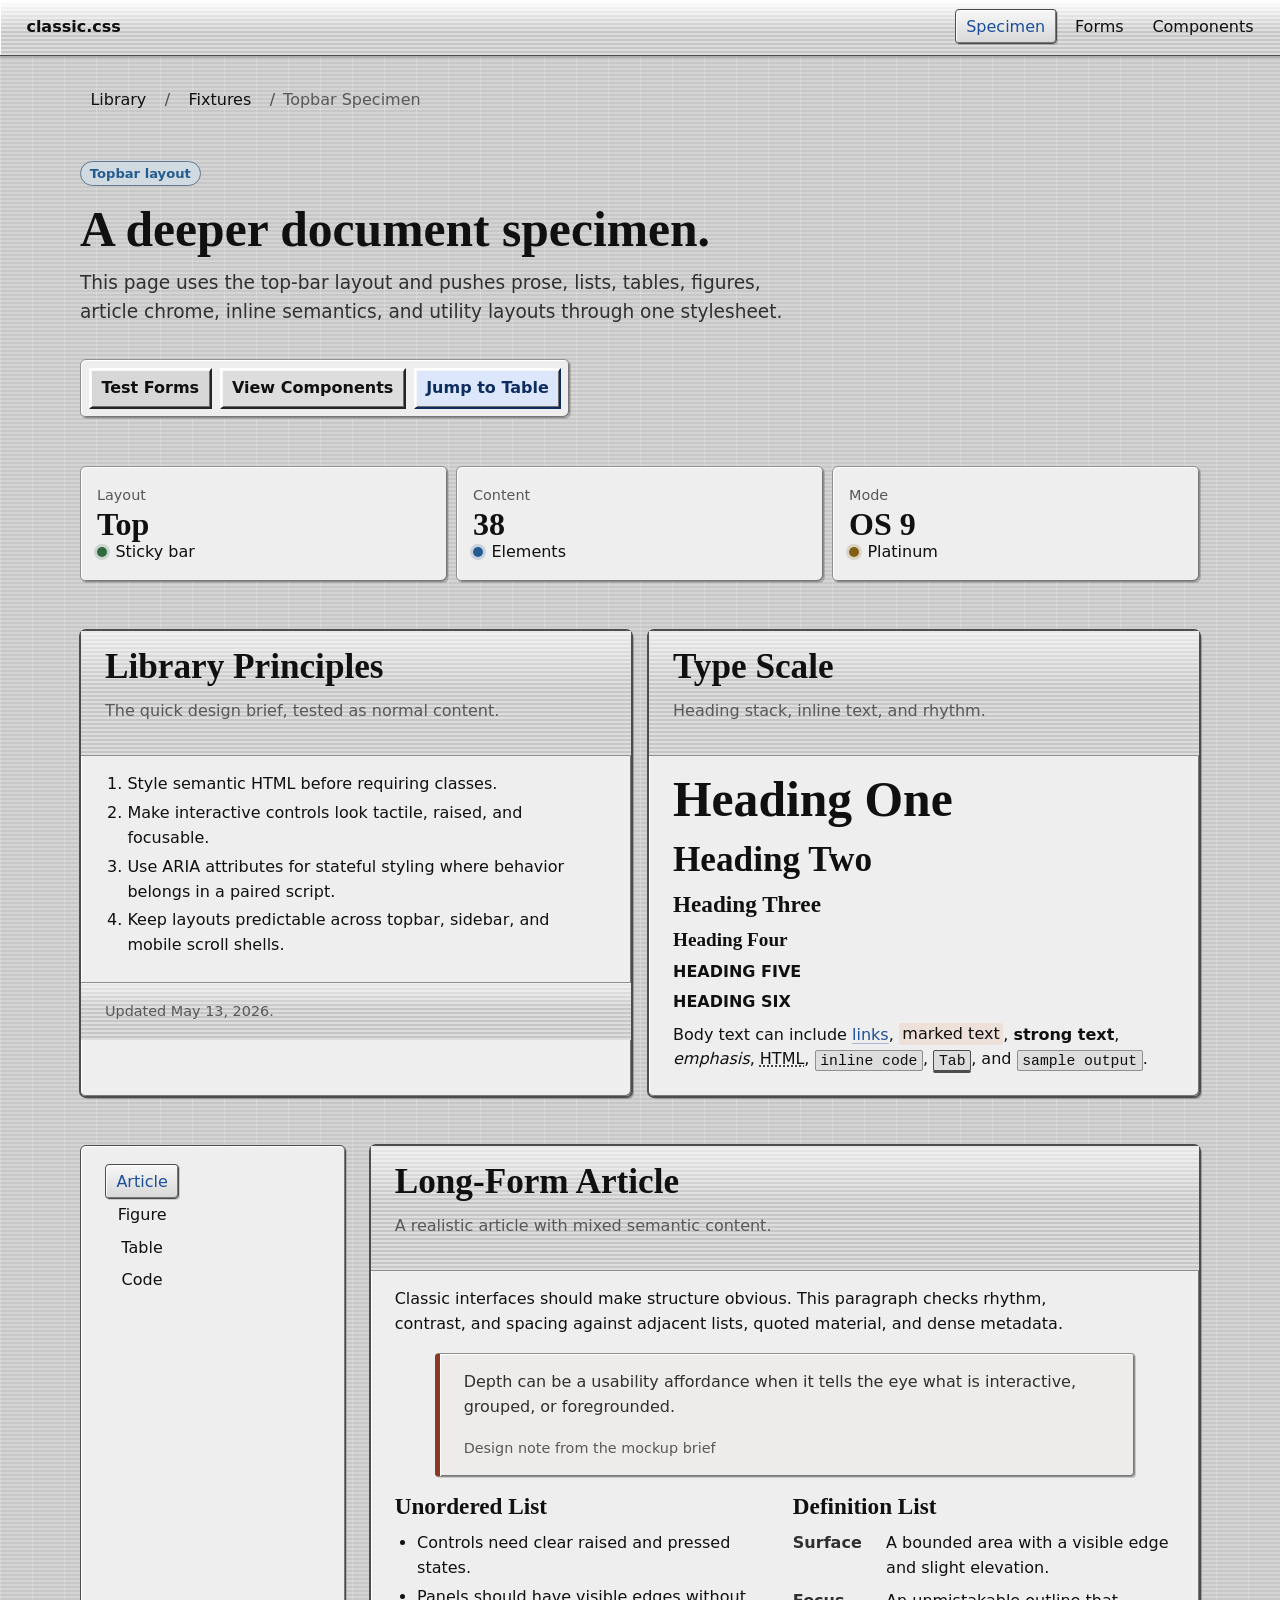
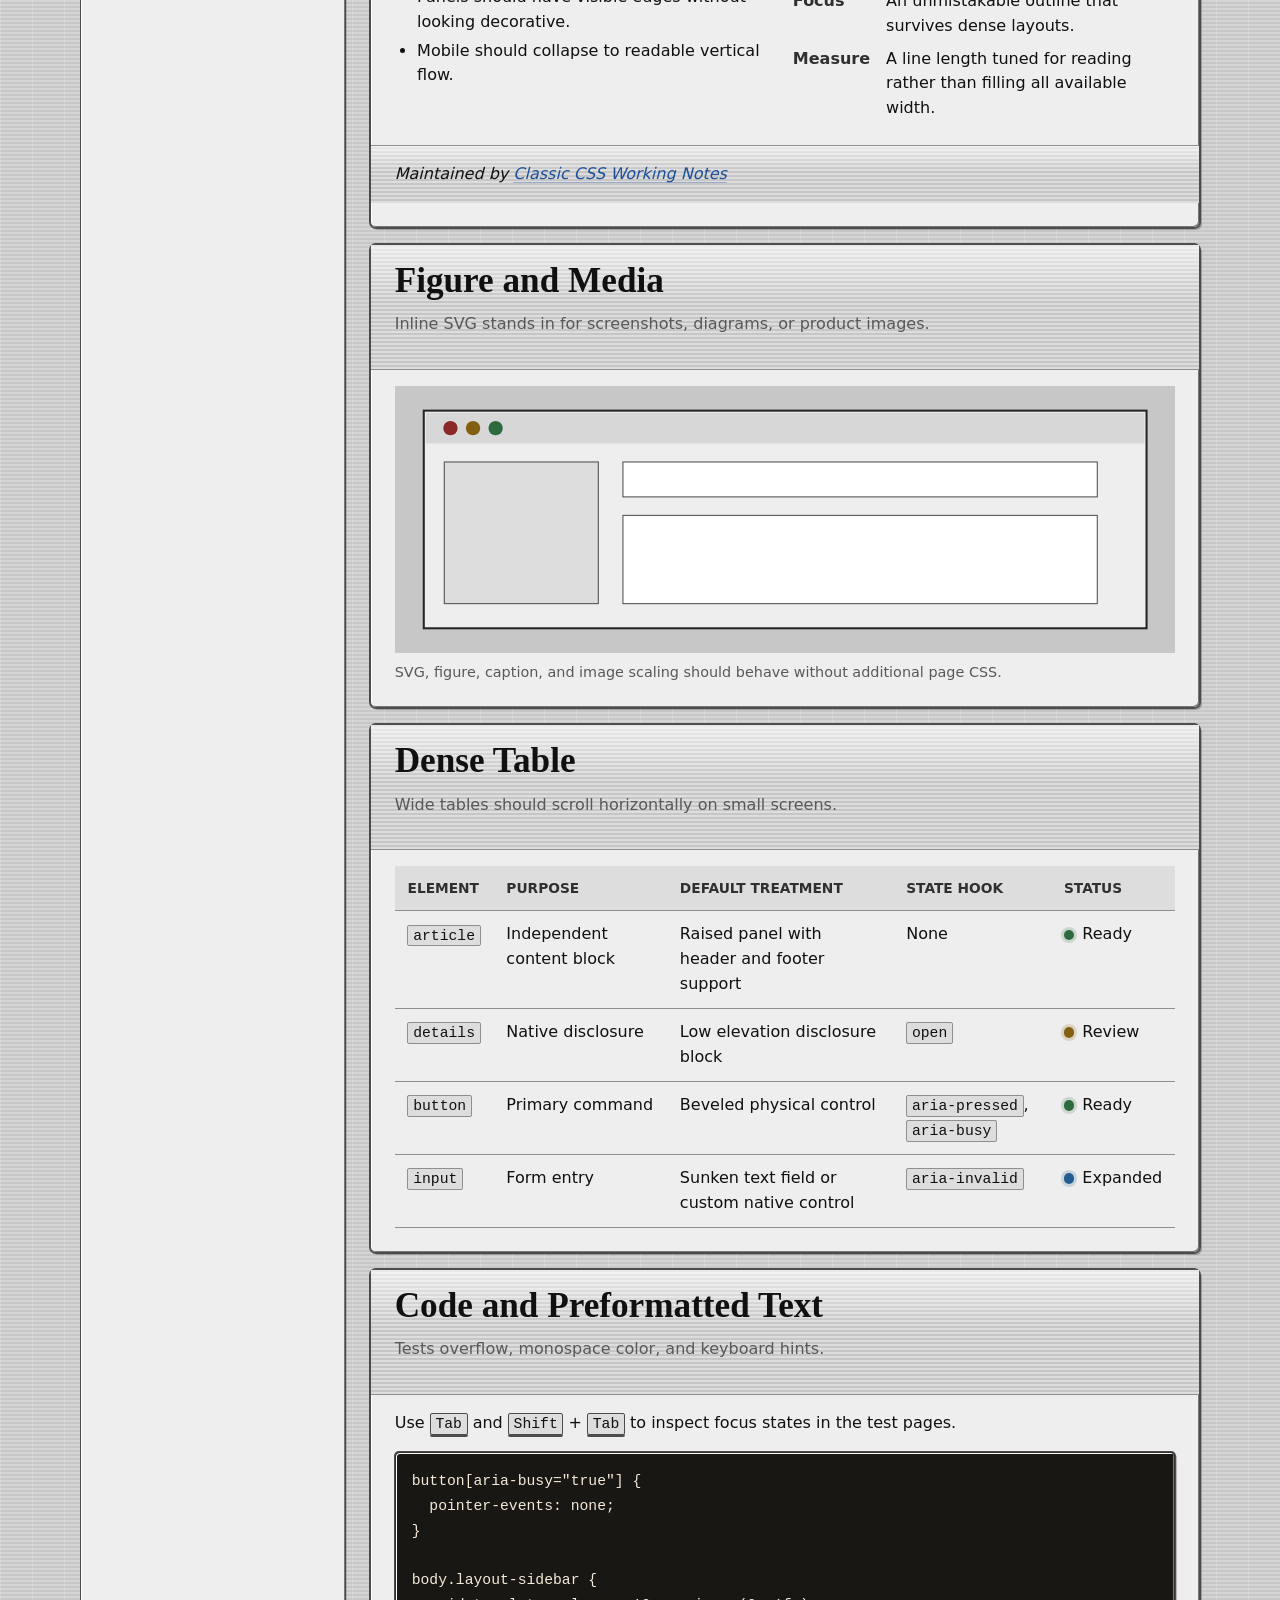
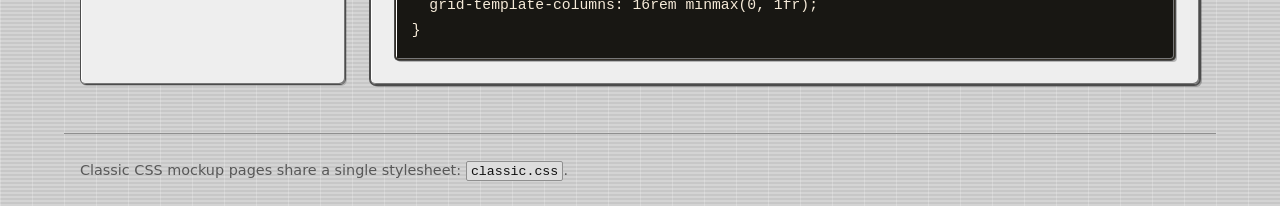
==== demo/index.html @ 03d38bd4 "classic css skeleton" ====
<!doctype html>
<html lang="en">
  <head>
    <meta charset="utf-8">
    <meta name="viewport" content="width=device-width, initial-scale=1">
    <title>Classic CSS - Topbar Specimen</title>
    <link rel="stylesheet" href="../classic.css">
  </head>
  <body class="layout-topbar">
    <header>
      <nav aria-label="Primary">
        <a href="index.html"><strong>classic.css</strong></a>
        <ul>
          <li><a href="index.html" aria-current="page">Specimen</a></li>
          <li><a href="forms.html">Forms</a></li>
          <li><a href="components.html">Components</a></li>
        </ul>
      </nav>
    </header>

    <main>
      <nav aria-label="breadcrumb">
        <ol>
          <li><a href="index.html">Library</a></li>
          <li><a href="index.html">Fixtures</a></li>
          <li aria-current="page">Topbar Specimen</li>
        </ol>
      </nav>

      <section class="split" aria-labelledby="intro-title">
        <div>
          <p class="badge" data-variant="info">Topbar layout</p>
          <h1 id="intro-title">A deeper document specimen.</h1>
          <p class="lead">This page uses the top-bar layout and pushes prose, lists, tables, figures, article chrome, inline semantics, and utility layouts through one stylesheet.</p>
        </div>
        <div class="toolbar" aria-label="Specimen actions">
          <a href="forms.html" role="button">Test Forms</a>
          <a href="components.html" role="button" class="secondary">View Components</a>
          <a href="#density-table" role="button" class="outline">Jump to Table</a>
        </div>
      </section>

      <section class="grid grid-tight" aria-label="Layout summary">
        <div class="stat">
          <small>Layout</small>
          <strong>Top</strong>
          <span class="status">Sticky bar</span>
        </div>
        <div class="stat">
          <small>Content</small>
          <strong>38</strong>
          <span class="status" data-variant="info">Elements</span>
        </div>
        <div class="stat">
          <small>Mode</small>
          <strong>OS 9</strong>
          <span class="status" data-variant="warning">Platinum</span>
        </div>
      </section>

      <section class="grid" aria-labelledby="principles-title">
        <article>
          <header>
            <h2 id="principles-title">Library Principles</h2>
            <p class="muted">The quick design brief, tested as normal content.</p>
          </header>
          <ol>
            <li>Style semantic HTML before requiring classes.</li>
            <li>Make interactive controls look tactile, raised, and focusable.</li>
            <li>Use ARIA attributes for stateful styling where behavior belongs in a paired script.</li>
            <li>Keep layouts predictable across topbar, sidebar, and mobile scroll shells.</li>
          </ol>
          <footer>
            <small>Updated <time datetime="2026-05-13">May 13, 2026</time>.</small>
          </footer>
        </article>

        <article>
          <header>
            <h2>Type Scale</h2>
            <p class="muted">Heading stack, inline text, and rhythm.</p>
          </header>
          <h1>Heading One</h1>
          <h2>Heading Two</h2>
          <h3>Heading Three</h3>
          <h4>Heading Four</h4>
          <h5>Heading Five</h5>
          <h6>Heading Six</h6>
          <p>Body text can include <a href="#">links</a>, <mark>marked text</mark>, <strong>strong text</strong>, <em>emphasis</em>, <abbr title="HyperText Markup Language">HTML</abbr>, <code>inline code</code>, <kbd>Tab</kbd>, and <samp>sample output</samp>.</p>
        </article>
      </section>

      <section class="with-sidebar" aria-labelledby="content-title">
        <aside class="surface">
          <nav aria-label="Section">
            <ul class="stack stack-sm">
              <li><a href="#content-title" aria-current="page">Article</a></li>
              <li><a href="#figure-title">Figure</a></li>
              <li><a href="#density-table">Table</a></li>
              <li><a href="#code-title">Code</a></li>
            </ul>
          </nav>
        </aside>

        <div class="stack">
          <article>
            <header>
              <h2 id="content-title">Long-Form Article</h2>
              <p class="muted">A realistic article with mixed semantic content.</p>
            </header>
            <p>Classic interfaces should make structure obvious. This paragraph checks rhythm, contrast, and spacing against adjacent lists, quoted material, and dense metadata.</p>
            <blockquote>
              <p>Depth can be a usability affordance when it tells the eye what is interactive, grouped, or foregrounded.</p>
              <footer><small>Design note from the mockup brief</small></footer>
            </blockquote>
            <div class="grid">
              <section>
                <h3>Unordered List</h3>
                <ul>
                  <li>Controls need clear raised and pressed states.</li>
                  <li>Panels should have visible edges without looking decorative.</li>
                  <li>Mobile should collapse to readable vertical flow.</li>
                </ul>
              </section>
              <section>
                <h3>Definition List</h3>
                <dl>
                  <dt>Surface</dt>
                  <dd>A bounded area with a visible edge and slight elevation.</dd>
                  <dt>Focus</dt>
                  <dd>An unmistakable outline that survives dense layouts.</dd>
                  <dt>Measure</dt>
                  <dd>A line length tuned for reading rather than filling all available width.</dd>
                </dl>
              </section>
            </div>
            <footer>
              <address>
                Maintained by <a href="mailto:classic@example.test">Classic CSS Working Notes</a>
              </address>
            </footer>
          </article>

          <article>
            <header>
              <h2 id="figure-title">Figure and Media</h2>
              <p class="muted">Inline SVG stands in for screenshots, diagrams, or product images.</p>
            </header>
            <figure>
              <svg viewBox="0 0 760 260" role="img" aria-labelledby="mock-window-title mock-window-desc">
                <title id="mock-window-title">Classic window diagram</title>
                <desc id="mock-window-desc">A platinum window with a top bar, sidebar, and content pane.</desc>
                <rect width="760" height="260" fill="#c7c7c7"></rect>
                <rect x="28" y="24" width="704" height="212" fill="#eeeeee" stroke="#242424" stroke-width="2"></rect>
                <rect x="30" y="26" width="700" height="30" fill="#d7d7d7"></rect>
                <rect x="48" y="74" width="150" height="138" fill="#dddddd" stroke="#4c4c4c"></rect>
                <rect x="222" y="74" width="462" height="34" fill="#ffffff" stroke="#4c4c4c"></rect>
                <rect x="222" y="126" width="462" height="86" fill="#ffffff" stroke="#4c4c4c"></rect>
                <circle cx="54" cy="41" r="7" fill="#8b2828"></circle>
                <circle cx="76" cy="41" r="7" fill="#835f12"></circle>
                <circle cx="98" cy="41" r="7" fill="#2f6a3c"></circle>
              </svg>
              <figcaption>SVG, figure, caption, and image scaling should behave without additional page CSS.</figcaption>
            </figure>
          </article>

          <article>
            <header>
              <h2 id="density-table">Dense Table</h2>
              <p class="muted">Wide tables should scroll horizontally on small screens.</p>
            </header>
            <table>
              <caption class="visually-hidden">Classic CSS element coverage table</caption>
              <thead>
                <tr>
                  <th>Element</th>
                  <th>Purpose</th>
                  <th>Default Treatment</th>
                  <th>State Hook</th>
                  <th>Status</th>
                </tr>
              </thead>
              <tbody>
                <tr>
                  <td><code>article</code></td>
                  <td>Independent content block</td>
                  <td>Raised panel with header and footer support</td>
                  <td>None</td>
                  <td><span class="status">Ready</span></td>
                </tr>
                <tr>
                  <td><code>details</code></td>
                  <td>Native disclosure</td>
                  <td>Low elevation disclosure block</td>
                  <td><code>open</code></td>
                  <td><span class="status" data-variant="warning">Review</span></td>
                </tr>
                <tr>
                  <td><code>button</code></td>
                  <td>Primary command</td>
                  <td>Beveled physical control</td>
                  <td><code>aria-pressed</code>, <code>aria-busy</code></td>
                  <td><span class="status">Ready</span></td>
                </tr>
                <tr>
                  <td><code>input</code></td>
                  <td>Form entry</td>
                  <td>Sunken text field or custom native control</td>
                  <td><code>aria-invalid</code></td>
                  <td><span class="status" data-variant="info">Expanded</span></td>
                </tr>
              </tbody>
            </table>
          </article>

          <article>
            <header>
              <h2 id="code-title">Code and Preformatted Text</h2>
              <p class="muted">Tests overflow, monospace color, and keyboard hints.</p>
            </header>
            <p>Use <kbd>Tab</kbd> and <kbd>Shift</kbd> + <kbd>Tab</kbd> to inspect focus states in the test pages.</p>
            <pre><code>button[aria-busy="true"] {
  pointer-events: none;
}

body.layout-sidebar {
  grid-template-columns: 16rem minmax(0, 1fr);
}</code></pre>
          </article>
        </div>
      </section>
    </main>

    <footer>
      <small>Classic CSS mockup pages share a single stylesheet: <code>classic.css</code>.</small>
    </footer>
  </body>
</html>
---- classic.css ----
@layer reset, theme, base, layout, components, utilities;

@layer reset {
  *,
  *::before,
  *::after {
    box-sizing: border-box;
  }

  html {
    min-height: 100%;
    text-size-adjust: 100%;
  }

  body {
    min-height: 100vh;
    margin: 0;
  }

  img,
  picture,
  svg,
  video,
  canvas {
    display: block;
    max-width: 100%;
  }

  input,
  button,
  textarea,
  select {
    font: inherit;
  }

  button,
  summary,
  select,
  input[type="checkbox"],
  input[type="radio"],
  input[type="range"] {
    cursor: pointer;
  }

  :target {
    scroll-margin-block: 6rem;
  }
}

@layer theme {
  :root {
    color-scheme: light;

    --font-sans: ui-sans-serif, system-ui, -apple-system, BlinkMacSystemFont, "Segoe UI", sans-serif;
    --font-serif: Georgia, "Times New Roman", Times, serif;
    --font-mono: "SFMono-Regular", Consolas, "Liberation Mono", Menlo, monospace;

    --background: #d4d4d4;
    --background-accent: #c7c7c7;
    --surface: #eeeeee;
    --surface-2: #dddddd;
    --surface-3: #c6c6c6;
    --text: #101010;
    --muted: #585858;
    --muted-strong: #303030;
    --border: #8f8f8f;
    --border-strong: #4c4c4c;

    --primary: #1c4f9a;
    --primary-hover: #143f80;
    --primary-active: #0d2d61;
    --primary-text: #ffffff;
    --accent: #8a3a24;
    --accent-soft: #ece0d8;
    --success: #2f6a3c;
    --warning: #835f12;
    --danger: #8b2828;
    --info: #245c8f;

    --highlight: #ffffff;
    --lowlight: #777777;
    --button-face: #d7d7d7;
    --button-face-light: #f8f8f8;
    --button-face-mid: #c9c9c9;
    --button-face-dark: #9d9d9d;
    --button-edge: #242424;
    --button-groove: #6d6d6d;
    --button-blue-face: #dce7fb;
    --button-blue-mid: #9db7e3;
    --button-blue-dark: #5b7eb8;

    --focus: rgba(28, 79, 154, 0.34);
    --selection: rgba(28, 79, 154, 0.18);
    --shadow-color: rgba(0, 0, 0, 0.28);
    --shadow-tight:
      1px 1px 0 var(--highlight) inset,
      -1px -1px 0 var(--lowlight) inset,
      1px 1px 0 rgba(0, 0, 0, 0.16);
    --shadow-raised:
      1px 1px 0 var(--highlight) inset,
      -1px -1px 0 var(--lowlight) inset,
      0 0 0 1px var(--border-strong),
      2px 2px 0 rgba(0, 0, 0, 0.24);
    --shadow-pressed:
      1px 1px 2px rgba(0, 0, 0, 0.44) inset,
      -1px -1px 0 var(--highlight) inset;

    --radius-1: 2px;
    --radius-2: 4px;
    --radius-3: 6px;

    --space-1: 0.25rem;
    --space-2: 0.5rem;
    --space-3: 0.75rem;
    --space-4: 1rem;
    --space-5: 1.5rem;
    --space-6: 2rem;
    --space-7: 3rem;
    --space-8: 4rem;

    --container: 72rem;
    --container-narrow: 46rem;
    --container-wide: 88rem;
    --measure: 68ch;
    --control-height: 2.55rem;
    --line-height: 1.55;
  }
}

@layer base {
  body {
    background:
      linear-gradient(90deg, rgba(255, 255, 255, 0.22) 1px, transparent 1px),
      repeating-linear-gradient(0deg, var(--background) 0 2px, var(--background-accent) 2px 4px);
    background-size: 32px 32px, auto;
    color: var(--text);
    font-family: var(--font-sans);
    font-size: 1rem;
    line-height: var(--line-height);
    text-rendering: optimizeLegibility;
  }

  ::selection {
    background: var(--selection);
  }

  body > header,
  body > main,
  body > footer {
    width: min(100% - 2rem, var(--container));
    margin-inline: auto;
  }

  body > header {
    padding-block: var(--space-5) var(--space-4);
  }

  body > main {
    padding-block: var(--space-5) var(--space-7);
  }

  body > footer {
    border-top: 1px solid var(--border);
    color: var(--muted);
    padding-block: var(--space-5);
  }

  main > * + * {
    margin-top: var(--space-7);
  }

  h1,
  h2,
  h3,
  h4,
  h5,
  h6 {
    color: var(--text);
    font-family: var(--font-serif);
    font-weight: 700;
    letter-spacing: 0;
    line-height: 1.12;
    margin: 0 0 var(--space-3);
    text-wrap: balance;
  }

  h1 {
    font-size: 2.4rem;
  }

  h2 {
    font-size: 1.85rem;
  }

  h3 {
    font-size: 1.45rem;
  }

  h4 {
    font-size: 1.2rem;
  }

  h5,
  h6 {
    font-family: var(--font-sans);
    font-size: 1rem;
    text-transform: uppercase;
  }

  @media (min-width: 48rem) {
    h1 {
      font-size: 3.1rem;
    }

    h2 {
      font-size: 2.2rem;
    }
  }

  p,
  ol,
  ul,
  dl,
  blockquote,
  pre,
  table,
  figure {
    margin-block: 0 var(--space-4);
  }

  p,
  li,
  dd {
    max-width: var(--measure);
  }

  a {
    color: var(--primary);
    text-decoration-color: color-mix(in srgb, var(--primary) 35%, transparent);
    text-decoration-thickness: 0.08em;
    text-underline-offset: 0.18em;
  }

  a:hover {
    color: var(--primary-hover);
    text-decoration-color: currentColor;
  }

  strong {
    color: var(--text);
    font-weight: 700;
  }

  small,
  figcaption {
    color: var(--muted);
    font-size: 0.9rem;
  }

  mark {
    background: var(--accent-soft);
    border-radius: var(--radius-1);
    color: var(--text);
    padding: 0.08em 0.22em;
  }

  hr {
    border: 0;
    border-top: 1px solid var(--border);
    margin-block: var(--space-6);
  }

  blockquote {
    background: color-mix(in srgb, var(--surface) 84%, var(--accent-soft));
    border: 1px solid var(--border);
    border-left: 0.35rem solid var(--accent);
    border-radius: var(--radius-2);
    box-shadow: var(--shadow-tight);
    color: var(--muted-strong);
    padding: var(--space-4) var(--space-5);
  }

  blockquote :last-child {
    margin-bottom: 0;
  }

  code,
  kbd,
  samp {
    background: var(--surface-2);
    border: 1px solid var(--border);
    border-radius: var(--radius-1);
    color: var(--text);
    font-family: var(--font-mono);
    font-size: 0.92em;
    padding: 0.12em 0.32em;
  }

  kbd {
    border-color: var(--border-strong);
    box-shadow: 0 2px 0 var(--border-strong);
  }

  pre {
    background: #181713;
    border: 1px solid #332f27;
    border-radius: var(--radius-2);
    box-shadow: var(--shadow-raised);
    color: #f5ead8;
    overflow: auto;
    padding: var(--space-4);
  }

  pre code {
    background: transparent;
    border: 0;
    color: inherit;
    padding: 0;
  }

  ul,
  ol {
    padding-left: 1.4rem;
  }

  li + li {
    margin-top: var(--space-1);
  }

  dl {
    display: grid;
    gap: var(--space-2) var(--space-4);
    grid-template-columns: max-content 1fr;
  }

  dt {
    color: var(--muted-strong);
    font-weight: 700;
  }

  dd {
    margin: 0;
  }

  table {
    border-collapse: collapse;
    display: block;
    overflow-x: auto;
    width: 100%;
  }

  th,
  td {
    border-bottom: 1px solid var(--border);
    padding: 0.7rem 0.8rem;
    text-align: left;
    vertical-align: top;
  }

  th {
    background: var(--surface-2);
    color: var(--muted-strong);
    font-size: 0.86rem;
    text-transform: uppercase;
  }

  tbody tr:hover {
    background: color-mix(in srgb, var(--primary) 7%, transparent);
  }

  figure {
    margin-inline: 0;
  }

  figcaption {
    margin-top: var(--space-2);
  }
}

@layer layout {
  body.layout-topbar,
  body.layout-sidebar,
  body.layout-scroll {
    min-height: 100vh;
  }

  body.layout-topbar {
    display: grid;
    grid-template-rows: auto 1fr auto;
  }

  body.layout-topbar > header,
  body.layout-topbar > main,
  body.layout-topbar > footer,
  body.layout-sidebar > header,
  body.layout-sidebar > main,
  body.layout-sidebar > footer,
  body.layout-scroll > header,
  body.layout-scroll > main,
  body.layout-scroll > footer {
    margin-inline: 0;
    width: 100%;
  }

  body.layout-topbar > header,
  body.layout-sidebar > header {
    background:
      linear-gradient(180deg, var(--highlight), transparent 58%),
      repeating-linear-gradient(0deg, var(--surface-2) 0 2px, var(--surface-3) 2px 4px);
    border-bottom: 1px solid var(--border-strong);
    box-shadow:
      1px 1px 0 var(--highlight) inset,
      0 2px 0 rgba(0, 0, 0, 0.18);
    padding: var(--space-2) max(1rem, calc((100vw - var(--container-wide)) / 2));
    position: sticky;
    top: 0;
    z-index: 20;
  }

  body.layout-topbar > header > nav,
  body.layout-sidebar > header > nav {
    margin-inline: auto;
    width: min(100%, var(--container-wide));
  }

  body.layout-topbar > main {
    margin-inline: auto;
    padding: var(--space-6) 1rem var(--space-7);
    width: min(100%, var(--container));
  }

  body.layout-topbar > footer,
  body.layout-sidebar > footer,
  body.layout-scroll > footer {
    margin-inline: auto;
    padding-inline: 1rem;
    width: min(100%, var(--container));
  }

  body.layout-sidebar {
    display: grid;
    grid-template-areas:
      "header header"
      "sidebar main"
      "footer footer";
    grid-template-columns: 16rem minmax(0, 1fr);
    grid-template-rows: auto 1fr auto;
  }

  body.layout-sidebar > header {
    grid-area: header;
  }

  body.layout-sidebar > .sidebar {
    align-self: start;
    background:
      linear-gradient(90deg, var(--highlight), transparent 28%),
      var(--surface-2);
    border-right: 1px solid var(--border-strong);
    box-shadow:
      1px 0 0 var(--highlight) inset,
      2px 0 0 rgba(0, 0, 0, 0.12);
    grid-area: sidebar;
    height: calc(100vh - 3.7rem);
    overflow: auto;
    padding: var(--space-4);
    position: sticky;
    top: 3.7rem;
  }

  body.layout-sidebar > .sidebar nav,
  body.layout-sidebar > .sidebar nav ul,
  body.layout-sidebar > .sidebar nav ol {
    align-items: stretch;
    display: flex;
    flex-direction: column;
  }

  body.layout-sidebar > .sidebar nav ul,
  body.layout-sidebar > .sidebar nav ol {
    gap: var(--space-1);
  }

  body.layout-sidebar > .sidebar nav a {
    display: block;
    padding: 0.48rem 0.6rem;
  }

  body.layout-sidebar > main {
    grid-area: main;
    margin-inline: auto;
    padding: var(--space-6) var(--space-5) var(--space-7);
    width: min(100%, var(--container-wide));
  }

  body.layout-sidebar > footer {
    grid-area: footer;
  }

  body.layout-scroll {
    display: block;
    overflow-x: hidden;
  }

  body.layout-scroll > header,
  body.layout-scroll > main,
  body.layout-scroll > footer {
    padding-inline: 0.75rem;
  }

  body.layout-scroll > header {
    padding-block: var(--space-3);
  }

  body.layout-scroll > header nav,
  body.layout-scroll > header nav ul,
  body.layout-scroll > header nav ol {
    align-items: stretch;
    flex-direction: column;
  }

  body.layout-scroll > header nav a {
    display: block;
  }

  body.layout-scroll > main {
    margin-inline: auto;
    padding-block: var(--space-4) var(--space-6);
    width: min(100%, var(--container-narrow));
  }

  .container {
    width: min(100%, var(--container));
    margin-inline: auto;
  }

  .narrow {
    width: min(100%, var(--container-narrow));
  }

  .wide {
    width: min(100%, var(--container-wide));
  }

  .stack {
    display: flex;
    flex-direction: column;
    gap: var(--space-4);
  }

  .stack-sm {
    gap: var(--space-2);
  }

  .cluster {
    align-items: center;
    display: flex;
    flex-wrap: wrap;
    gap: var(--space-2);
  }

  .split {
    align-items: center;
    display: flex;
    flex-wrap: wrap;
    gap: var(--space-4);
    justify-content: space-between;
  }

  .grid {
    display: grid;
    gap: var(--space-4);
    grid-template-columns: repeat(auto-fit, minmax(min(17rem, 100%), 1fr));
  }

  .grid-tight {
    gap: var(--space-2);
  }

  .with-sidebar {
    display: grid;
    gap: var(--space-5);
    grid-template-columns: minmax(13rem, 0.32fr) minmax(0, 1fr);
  }

  @media (max-width: 48rem) {
    body.layout-topbar,
    body.layout-sidebar {
      display: block;
    }

    body.layout-topbar > header,
    body.layout-sidebar > header {
      padding: var(--space-3) 0.75rem;
      position: static;
    }

    body.layout-topbar > header nav,
    body.layout-topbar > header nav ul,
    body.layout-topbar > header nav ol,
    body.layout-sidebar > header nav,
    body.layout-sidebar > header nav ul,
    body.layout-sidebar > header nav ol {
      align-items: stretch;
      flex-direction: column;
    }

    body.layout-topbar > header nav a,
    body.layout-sidebar > header nav a {
      display: block;
    }

    body.layout-topbar > main,
    body.layout-sidebar > main {
      padding: var(--space-4) 0.75rem var(--space-6);
      width: 100%;
    }

    body.layout-sidebar > .sidebar {
      border-bottom: 1px solid var(--border-strong);
      border-right: 0;
      height: auto;
      padding: var(--space-3) 0.75rem;
      position: static;
    }

    .with-sidebar {
      grid-template-columns: 1fr;
    }

    .split {
      align-items: stretch;
      flex-direction: column;
    }

    .toolbar {
      align-items: stretch;
      flex-direction: column;
    }

    .toolbar button,
    .toolbar [role="button"],
    .toolbar .button {
      width: 100%;
    }

    form,
    fieldset,
    .field {
      grid-template-columns: 1fr;
    }

    form > small,
    fieldset > small,
    .field > small,
    .field > p,
    .check,
    .switch,
    form > :is(button, input[type="button"], input[type="submit"], input[type="reset"], [role="button"], .button),
    form > :is(input:not([type="checkbox"], [type="radio"], [type="range"], [type="button"], [type="submit"], [type="reset"]), select, textarea, progress, meter),
    fieldset > :is(input:not([type="checkbox"], [type="radio"], [type="range"], [type="button"], [type="submit"], [type="reset"]), select, textarea, progress, meter),
    .field > :is(input:not([type="checkbox"], [type="radio"], [type="range"], [type="button"], [type="submit"], [type="reset"]), select, textarea, progress, meter) {
      grid-column: 1;
    }

    form > label:not(.check, .switch),
    fieldset > label:not(.check, .switch),
    .field > label {
      justify-self: start;
      padding-top: 0;
      text-align: left;
    }
  }

  .surface {
    background: var(--surface);
    border: 1px solid var(--border-strong);
    border-radius: var(--radius-3);
    box-shadow: var(--shadow-tight);
    padding: var(--space-5);
  }

  .band {
    background: color-mix(in srgb, var(--surface) 86%, var(--background-accent));
    border-block: 1px solid var(--border);
    margin-inline: calc(50% - 50vw);
    padding: var(--space-6) max(1rem, calc(50vw - var(--container) / 2));
  }
}

@layer components {
  nav {
    align-items: center;
    display: flex;
    flex-wrap: wrap;
    gap: var(--space-3);
    justify-content: space-between;
  }

  nav a {
    border-radius: var(--radius-2);
    color: var(--text);
    text-decoration: none;
  }

  nav a:hover {
    color: var(--primary);
  }

  nav ul,
  nav ol {
    align-items: center;
    display: flex;
    flex-wrap: wrap;
    gap: var(--space-2);
    list-style: none;
    margin: 0;
    padding: 0;
  }

  nav li {
    margin: 0;
    max-width: none;
  }

  nav a:not([role="button"]) {
    padding: 0.45rem 0.65rem;
  }

  nav a[aria-current="page"] {
    background: linear-gradient(180deg, var(--button-face-light), var(--button-face));
    border: 1px solid var(--border-strong);
    box-shadow: var(--shadow-tight);
    color: var(--primary);
  }

  body.layout-sidebar > .sidebar nav,
  body.layout-sidebar > .sidebar nav ul,
  body.layout-sidebar > .sidebar nav ol,
  body.layout-scroll > header nav,
  body.layout-scroll > header nav ul,
  body.layout-scroll > header nav ol {
    align-items: stretch;
    flex-direction: column;
    justify-content: flex-start;
    width: 100%;
  }

  body.layout-sidebar > .sidebar nav a,
  body.layout-scroll > header nav a {
    display: block;
  }

  [aria-label="breadcrumb"] ol {
    color: var(--muted);
    display: flex;
    flex-wrap: wrap;
    gap: var(--space-2);
    list-style: none;
    padding-left: 0;
  }

  [aria-label="breadcrumb"] li {
    margin: 0;
  }

  [aria-label="breadcrumb"] li + li::before {
    color: var(--border-strong);
    content: "/";
    margin-right: var(--space-2);
  }

  article {
    background: var(--surface);
    border: 1px solid var(--border-strong);
    border-radius: var(--radius-3);
    box-shadow: var(--shadow-raised);
    padding: var(--space-5);
  }

  article > header,
  article > footer {
    background:
      linear-gradient(180deg, rgba(255, 255, 255, 0.62), transparent 45%),
      repeating-linear-gradient(0deg, var(--surface-2) 0 2px, var(--surface-3) 2px 4px);
    border-color: var(--border);
    margin-inline: calc(var(--space-5) * -1);
    padding-inline: var(--space-5);
  }

  article > header {
    border-bottom: 1px solid var(--border);
    margin-bottom: var(--space-4);
    margin-top: calc(var(--space-5) * -1);
    padding-block: var(--space-4);
  }

  article > footer {
    border-top: 1px solid var(--border);
    margin-bottom: calc(var(--space-5) * -1);
    margin-top: var(--space-5);
    padding-block: var(--space-4);
  }

  article > :last-child,
  section > :last-child,
  aside > :last-child {
    margin-bottom: 0;
  }

  button,
  input[type="button"],
  input[type="submit"],
  input[type="reset"],
  [role="button"],
  .button {
    align-items: center;
    appearance: none;
    background: var(--button-face);
    border-color: var(--highlight) var(--button-edge) var(--button-edge) var(--highlight);
    border-style: solid;
    border-width: 2px;
    border-radius: 0;
    box-shadow:
      1px 1px 0 var(--button-face-light) inset,
      -1px -1px 0 var(--button-groove) inset;
    color: var(--text);
    display: inline-flex;
    font-weight: 700;
    gap: var(--space-2);
    justify-content: center;
    min-height: var(--control-height);
    min-width: 2.75rem;
    padding: 0.58rem 0.9rem;
    text-align: center;
    text-decoration: none;
    user-select: none;
  }

  button:hover,
  input[type="button"]:hover,
  input[type="submit"]:hover,
  input[type="reset"]:hover,
  [role="button"]:hover,
  .button:hover {
    background: #e4e4e4;
    color: var(--text);
    text-decoration: none;
  }

  button:active,
  input[type="button"]:active,
  input[type="submit"]:active,
  input[type="reset"]:active,
  [role="button"]:active,
  .button:active {
    background: var(--button-face-mid);
    border-color: var(--button-edge) var(--highlight) var(--highlight) var(--button-edge);
    box-shadow:
      1px 1px 0 var(--button-groove) inset,
      -1px -1px 0 var(--button-face-light) inset;
    transform: translate(1px, 1px);
  }

  button[aria-pressed="true"],
  input[type="button"][aria-pressed="true"],
  input[type="submit"][aria-pressed="true"],
  input[type="reset"][aria-pressed="true"],
  [role="button"][aria-pressed="true"],
  .button[aria-pressed="true"] {
    background: var(--button-face-mid);
    border-color: var(--button-edge) var(--highlight) var(--highlight) var(--button-edge);
    box-shadow:
      1px 1px 0 var(--button-groove) inset,
      -1px -1px 0 var(--button-face-light) inset;
    transform: translate(1px, 1px);
  }

  button.secondary,
  input.secondary,
  [role="button"].secondary,
  .button.secondary {
    background: var(--surface-2);
    border-color: var(--highlight) var(--button-edge) var(--button-edge) var(--highlight);
    color: var(--text);
  }

  button.secondary:hover,
  input.secondary:hover,
  [role="button"].secondary:hover,
  .button.secondary:hover {
    background: #e6e6e6;
    color: var(--text);
  }

  button.contrast,
  input.contrast,
  [role="button"].contrast,
  .button.contrast {
    background: #2f2f2f;
    border-color: #777777 #050505 #050505 #777777;
    color: #ffffff;
    text-shadow: 0 -1px 0 #000000;
  }

  button.outline,
  input.outline,
  [role="button"].outline,
  .button.outline {
    background: var(--button-blue-face);
    border-color: var(--highlight) var(--primary-active) var(--primary-active) var(--highlight);
    color: #0d2d61;
  }

  button.secondary:active,
  input.secondary:active,
  [role="button"].secondary:active,
  .button.secondary:active {
    background: var(--button-face-mid);
    border-color: var(--button-edge) var(--highlight) var(--highlight) var(--button-edge);
  }

  button.outline:active,
  input.outline:active,
  [role="button"].outline:active,
  .button.outline:active {
    background: var(--button-blue-mid);
    border-color: var(--primary-active) var(--highlight) var(--highlight) var(--primary-active);
  }

  button.contrast:active,
  input.contrast:active,
  [role="button"].contrast:active,
  .button.contrast:active {
    background: #1b1b1b;
    border-color: #050505 #777777 #777777 #050505;
  }

  button.ghost,
  input.ghost,
  [role="button"].ghost,
  .button.ghost {
    background: transparent;
    border-color: transparent;
    box-shadow: none;
    color: var(--primary);
  }

  button.ghost:active,
  input.ghost:active,
  [role="button"].ghost:active,
  .button.ghost:active {
    background: transparent;
    border-color: transparent;
    box-shadow: none;
  }

  button[aria-busy="true"],
  [role="button"][aria-busy="true"],
  .button[aria-busy="true"] {
    pointer-events: none;
    position: relative;
  }

  button[aria-busy="true"]::before,
  [role="button"][aria-busy="true"]::before,
  .button[aria-busy="true"]::before {
    animation: classic-spin 0.8s linear infinite;
    border: 2px solid currentColor;
    border-right-color: transparent;
    border-radius: 50%;
    content: "";
    height: 1em;
    width: 1em;
  }

  @keyframes classic-spin {
    to {
      transform: rotate(1turn);
    }
  }

  form {
    display: grid;
    grid-template-columns: minmax(8rem, max-content) minmax(0, 1fr);
    align-items: center;
    column-gap: var(--space-3);
    row-gap: var(--space-3);
    text-align: right;
  }

  form > :is(h1, h2, h3, h4, h5, h6, p, fieldset, article, section, hr, .toolbar, .notice, [role="alert"]) {
    grid-column: 1 / -1;
  }

  fieldset > :is(h1, h2, h3, h4, h5, h6, p, hr, .field, .field-row, .toolbar, .notice, [role="alert"]) {
    grid-column: 1 / -1;
  }

  form > small,
  fieldset > small {
    grid-column: 2;
  }

  form > :is(button, input[type="button"], input[type="submit"], input[type="reset"], [role="button"], .button) {
    grid-column: 2;
    justify-self: start;
  }

  form > br,
  fieldset > br,
  datalist {
    display: none;
  }

  label {
    color: var(--muted-strong);
    display: block;
    font-weight: 700;
    margin-bottom: var(--space-2);
  }

  form label {
    margin-bottom: 0;
  }

  form > label:not(.check, .switch),
  fieldset > label:not(.check, .switch),
  .field > label {
    align-self: start;
    justify-self: end;
    padding-top: 0.58rem;
    text-align: right;
  }

  fieldset {
    background: var(--surface);
    border: 1px solid var(--border-strong);
    border-radius: var(--radius-3);
    box-shadow:
      1px 1px 0 var(--highlight) inset,
      -1px -1px 0 var(--lowlight) inset;
    display: grid;
    grid-template-columns: minmax(8rem, max-content) minmax(0, 1fr);
    align-items: center;
    column-gap: var(--space-3);
    row-gap: var(--space-3);
    margin: 0 0 var(--space-4);
    padding: var(--space-5);
    text-align: right;
  }

  legend {
    color: var(--text);
    font-family: var(--font-serif);
    font-size: 1.25rem;
    font-weight: 700;
    margin-bottom: var(--space-2);
    padding-inline: var(--space-2);
  }

  input:not([type="checkbox"], [type="radio"], [type="range"], [type="button"], [type="submit"], [type="reset"]),
  select,
  textarea {
    appearance: none;
    background: #ffffff;
    border-color: #4b4b4b #ffffff #ffffff #4b4b4b;
    border-style: solid;
    border-width: 2px;
    border-radius: var(--radius-1);
    box-shadow:
      1px 1px 0 #777777 inset,
      -1px -1px 0 #dcdcdc inset;
    color: var(--text);
    font-weight: 400;
    min-height: var(--control-height);
    padding: 0.48rem 0.62rem;
    text-align: left;
    width: 100%;
  }

  form > :is(input:not([type="checkbox"], [type="radio"], [type="range"], [type="button"], [type="submit"], [type="reset"]), select, textarea, progress, meter),
  fieldset > :is(input:not([type="checkbox"], [type="radio"], [type="range"], [type="button"], [type="submit"], [type="reset"]), select, textarea, progress, meter),
  .field > :is(input:not([type="checkbox"], [type="radio"], [type="range"], [type="button"], [type="submit"], [type="reset"]), select, textarea, progress, meter) {
    grid-column: 2;
  }

  textarea {
    min-height: 8rem;
    resize: vertical;
  }

  select {
    background-image:
      linear-gradient(180deg, rgba(255, 255, 255, 0.88), rgba(198, 198, 198, 0.92)),
      linear-gradient(45deg, transparent 50%, currentColor 50%),
      linear-gradient(135deg, currentColor 50%, transparent 50%);
    background-position:
      right top,
      calc(100% - 1.05rem) calc(50% + 0.05rem),
      calc(100% - 0.7rem) calc(50% + 0.05rem);
    background-repeat: no-repeat;
    background-size: 2rem 100%, 0.35rem 0.35rem, 0.35rem 0.35rem;
    padding-right: 2rem;
  }

  input[type="checkbox"],
  input[type="radio"] {
    appearance: none;
    background:
      radial-gradient(circle at 32% 28%, var(--highlight), #ededed 34%, #b7b7b7 70%, #838383 100%);
    border: 1px solid var(--button-edge);
    box-shadow:
      1px 1px 0 var(--highlight) inset,
      -1px -1px 0 var(--button-groove) inset,
      1px 1px 0 rgba(0, 0, 0, 0.22);
    flex: 0 0 auto;
    height: 1.15rem;
    margin: 0;
    position: relative;
    width: 1.15rem;
  }

  input[type="checkbox"] {
    border-radius: var(--radius-1);
  }

  input[type="radio"] {
    border-radius: 50%;
  }

  input[type="checkbox"]:checked,
  input[type="radio"]:checked {
    background:
      radial-gradient(circle at 65% 68%, var(--highlight), transparent 22%),
      radial-gradient(circle at 36% 30%, #c8d7f2, var(--button-blue-mid) 58%, var(--primary-active) 100%);
  }

  input[type="checkbox"]:checked::after {
    border: solid #0a1d42;
    border-width: 0 0.16rem 0.16rem 0;
    content: "";
    height: 0.68rem;
    left: 0.36rem;
    position: absolute;
    top: 0.13rem;
    transform: rotate(42deg);
    width: 0.34rem;
  }

  input[type="radio"]:checked::after {
    background:
      radial-gradient(circle at 34% 28%, var(--highlight), #274d8e 35%, #0a1d42 100%);
    border: 1px solid #071733;
    border-radius: 50%;
    box-shadow:
      1px 1px 0 rgba(255, 255, 255, 0.45) inset,
      -1px -1px 0 rgba(0, 0, 0, 0.5) inset;
    content: "";
    inset: 0.28rem;
    position: absolute;
  }

  input[type="range"] {
    appearance: none;
    background: transparent;
    min-height: 1.6rem;
    width: 100%;
  }

  input[type="range"]::-webkit-slider-runnable-track {
    background:
      linear-gradient(180deg, #898989, #bcbcbc 42%, #f3f3f3 100%);
    border: 1px solid var(--border-strong);
    border-radius: 999px;
    box-shadow:
      1px 1px 3px rgba(0, 0, 0, 0.42) inset,
      -1px -1px 0 var(--highlight) inset;
    height: 0.55rem;
  }

  input[type="range"]::-webkit-slider-thumb {
    appearance: none;
    background:
      linear-gradient(180deg, var(--highlight), var(--button-face) 48%, var(--button-face-mid) 49%, var(--button-face-dark));
    border: 1px solid var(--button-edge);
    border-radius: 999px;
    box-shadow:
      1px 1px 0 var(--highlight) inset,
      -1px -1px 0 var(--button-groove) inset,
      0 2px 0 #5f5f5f,
      1px 3px 5px rgba(0, 0, 0, 0.22);
    height: 1.45rem;
    margin-top: -0.5rem;
    width: 1.15rem;
  }

  input[type="range"]::-moz-range-track {
    background:
      linear-gradient(180deg, #898989, #bcbcbc 42%, #f3f3f3 100%);
    border: 1px solid var(--border-strong);
    border-radius: 999px;
    box-shadow:
      1px 1px 3px rgba(0, 0, 0, 0.42) inset,
      -1px -1px 0 var(--highlight) inset;
    height: 0.55rem;
  }

  input[type="range"]::-moz-range-thumb {
    background:
      linear-gradient(180deg, var(--highlight), var(--button-face) 48%, var(--button-face-mid) 49%, var(--button-face-dark));
    border: 1px solid var(--button-edge);
    border-radius: 999px;
    box-shadow:
      1px 1px 0 var(--highlight) inset,
      -1px -1px 0 var(--button-groove) inset,
      0 2px 0 #5f5f5f,
      1px 3px 5px rgba(0, 0, 0, 0.22);
    height: 1.45rem;
    width: 1.15rem;
  }

  input::placeholder,
  textarea::placeholder {
    color: color-mix(in srgb, var(--muted) 72%, transparent);
  }

  input:disabled,
  select:disabled,
  textarea:disabled,
  button:disabled,
  [aria-disabled="true"] {
    cursor: not-allowed;
    opacity: 0.58;
  }

  input[aria-invalid="true"],
  select[aria-invalid="true"],
  textarea[aria-invalid="true"] {
    border-color: var(--danger) #ffffff #ffffff var(--danger);
  }

  input[aria-invalid="false"],
  select[aria-invalid="false"],
  textarea[aria-invalid="false"] {
    border-color: var(--success) #ffffff #ffffff var(--success);
  }

  :focus-visible {
    outline: 3px solid var(--focus);
    outline-offset: 2px;
  }

  .field {
    align-items: center;
    display: grid;
    grid-column: 1 / -1;
    grid-template-columns: minmax(8rem, max-content) minmax(0, 1fr);
    column-gap: var(--space-3);
    row-gap: var(--space-1);
    margin-bottom: 0;
  }

  .field-row {
    display: contents;
  }

  .field > small,
  .field > p {
    grid-column: 2;
    margin-bottom: 0;
    text-align: left;
  }

  .check {
    align-items: center;
    color: var(--text);
    display: flex;
    font-weight: 500;
    gap: var(--space-2);
    grid-column: 2;
    justify-self: start;
    margin: 0;
    text-align: left;
  }

  .switch {
    align-items: center;
    display: inline-flex;
    gap: var(--space-2);
    grid-column: 2;
    justify-self: start;
    text-align: left;
  }

  .switch input {
    appearance: none;
    background:
      linear-gradient(180deg, #858585, #b4b4b4 42%, #e8e8e8 100%);
    border: 1px solid var(--border-strong);
    border-radius: 999px;
    box-shadow:
      1px 1px 3px rgba(0, 0, 0, 0.48) inset,
      -1px -1px 0 var(--highlight) inset;
    height: 1.35rem;
    position: relative;
    width: 2.45rem;
  }

  .switch input::before {
    background:
      linear-gradient(180deg, var(--highlight), var(--button-face) 48%, var(--button-face-mid) 49%, var(--button-face-dark));
    border: 1px solid var(--button-edge);
    border-radius: 50%;
    box-shadow:
      1px 1px 0 var(--highlight) inset,
      -1px -1px 0 var(--button-groove) inset,
      1px 2px 3px rgba(0, 0, 0, 0.28);
    content: "";
    height: 1rem;
    left: 0.12rem;
    position: absolute;
    top: 0.12rem;
    transition: transform 150ms ease, background 150ms ease;
    width: 1rem;
  }

  .switch input:checked {
    background:
      linear-gradient(180deg, #254e91, #5f82bd 42%, #dbe6fb 100%);
  }

  .switch input:checked::before {
    transform: translateX(1.1rem);
  }

  [role="alert"],
  .notice {
    background: color-mix(in srgb, var(--info) 10%, var(--surface));
    border: 1px solid color-mix(in srgb, var(--info) 45%, var(--border));
    border-left: 0.35rem solid var(--info);
    border-radius: var(--radius-2);
    box-shadow: var(--shadow-tight);
    padding: var(--space-4);
  }

  [data-variant="success"] {
    --variant: var(--success);
  }

  [data-variant="warning"] {
    --variant: var(--warning);
  }

  [data-variant="danger"] {
    --variant: var(--danger);
  }

  [data-variant="info"] {
    --variant: var(--info);
  }

  .notice[data-variant],
  [role="alert"][data-variant] {
    background: color-mix(in srgb, var(--variant) 10%, var(--surface));
    border-color: color-mix(in srgb, var(--variant) 45%, var(--border));
    border-left-color: var(--variant);
  }

  .badge,
  .tag {
    align-items: center;
    background: var(--surface-2);
    border: 1px solid var(--border);
    border-radius: 999px;
    color: var(--muted-strong);
    display: inline-flex;
    font-size: 0.82rem;
    font-weight: 700;
    line-height: 1;
    min-height: 1.55rem;
    padding: 0.25rem 0.55rem;
    white-space: nowrap;
  }

  .badge[data-variant],
  .tag[data-variant] {
    background: color-mix(in srgb, var(--variant) 14%, var(--surface));
    border-color: color-mix(in srgb, var(--variant) 45%, var(--border));
    color: var(--variant);
  }

  .status {
    align-items: center;
    display: inline-flex;
    gap: var(--space-2);
  }

  .status::before {
    background: var(--success);
    border-radius: 50%;
    box-shadow: 0 0 0 3px color-mix(in srgb, var(--success) 18%, transparent);
    content: "";
    height: 0.65rem;
    width: 0.65rem;
  }

  .status[data-variant]::before {
    background: var(--variant);
    box-shadow: 0 0 0 3px color-mix(in srgb, var(--variant) 18%, transparent);
  }

  details {
    background: var(--surface);
    border: 1px solid var(--border);
    border-radius: var(--radius-2);
    box-shadow: var(--shadow-tight);
    padding: var(--space-3) var(--space-4);
  }

  details + details {
    margin-top: var(--space-2);
  }

  summary {
    color: var(--muted-strong);
    font-weight: 700;
  }

  details[open] summary {
    margin-bottom: var(--space-3);
  }

  progress,
  meter {
    accent-color: var(--primary);
    display: block;
    height: 0.8rem;
    width: 100%;
  }

  [role="tablist"] {
    border-bottom: 1px solid var(--border);
    display: flex;
    flex-wrap: wrap;
    gap: var(--space-1);
  }

  [role="tab"] {
    background: var(--surface-2);
    border: 1px solid var(--border);
    border-bottom: 0;
    border-radius: var(--radius-2) var(--radius-2) 0 0;
    color: var(--muted-strong);
    padding: 0.6rem 0.85rem;
    text-decoration: none;
  }

  [role="tab"][aria-selected="true"] {
    background: var(--surface);
    color: var(--primary);
    position: relative;
    top: 1px;
  }

  .toolbar {
    align-items: center;
    background: var(--surface);
    border: 1px solid var(--border);
    border-radius: var(--radius-3);
    box-shadow: var(--shadow-tight);
    display: flex;
    flex-wrap: wrap;
    gap: var(--space-2);
    padding: var(--space-2);
  }

  .toolbar button,
  .toolbar [role="button"],
  .toolbar .button {
    min-height: 2.2rem;
    padding: 0.38rem 0.65rem;
  }

  @media (max-width: 48rem) {
    body.layout-topbar > header nav,
    body.layout-topbar > header nav ul,
    body.layout-topbar > header nav ol,
    body.layout-sidebar > header nav,
    body.layout-sidebar > header nav ul,
    body.layout-sidebar > header nav ol {
      align-items: stretch;
      flex-direction: column;
      justify-content: flex-start;
      width: 100%;
    }

    body.layout-topbar > header nav a,
    body.layout-sidebar > header nav a {
      display: block;
    }

    .toolbar {
      align-items: stretch;
      flex-direction: column;
    }

    .toolbar button,
    .toolbar [role="button"],
    .toolbar .button {
      width: 100%;
    }
  }

  .menu {
    background: var(--surface);
    border: 1px solid var(--border);
    border-radius: var(--radius-2);
    box-shadow: var(--shadow-raised);
    list-style: none;
    margin: 0;
    padding: var(--space-2);
  }

  .menu li {
    margin: 0;
    max-width: none;
  }

  .menu a,
  .menu button {
    align-items: center;
    background: transparent;
    border: 0;
    border-radius: var(--radius-1);
    box-shadow: none;
    color: var(--text);
    display: flex;
    justify-content: space-between;
    min-height: 2.15rem;
    padding: 0.38rem 0.55rem;
    text-decoration: none;
    width: 100%;
  }

  .menu a:hover,
  .menu button:hover {
    background: var(--surface-2);
    color: var(--primary);
  }

  .pagination {
    align-items: center;
    display: flex;
    flex-wrap: wrap;
    gap: var(--space-2);
    list-style: none;
    padding-left: 0;
  }

  .pagination li {
    margin: 0;
  }

  .pagination a {
    align-items: center;
    background: var(--surface);
    border: 1px solid var(--border);
    border-radius: var(--radius-2);
    box-shadow: var(--shadow-tight);
    display: inline-flex;
    justify-content: center;
    min-height: 2.2rem;
    min-width: 2.2rem;
    padding-inline: 0.65rem;
    text-decoration: none;
  }

  .pagination a[aria-current="page"] {
    background: var(--primary);
    border-color: var(--primary-active);
    color: var(--primary-text);
  }

  dialog {
    background: var(--surface);
    border: 1px solid var(--border-strong);
    border-radius: var(--radius-3);
    box-shadow: 0 24px 70px var(--shadow-color);
    color: var(--text);
    max-width: min(34rem, calc(100vw - 2rem));
    padding: var(--space-5);
  }

  dialog::backdrop {
    background: rgba(20, 18, 16, 0.5);
  }

  dialog.dialog-preview {
    display: block;
    margin: 0;
    max-width: 100%;
    position: static;
    width: 100%;
  }

  .avatar {
    align-items: center;
    aspect-ratio: 1;
    background: color-mix(in srgb, var(--primary) 18%, var(--surface));
    border: 1px solid color-mix(in srgb, var(--primary) 45%, var(--border));
    border-radius: 50%;
    color: var(--primary);
    display: inline-flex;
    font-weight: 800;
    justify-content: center;
    width: 2.4rem;
  }

  .stat {
    background: var(--surface);
    border: 1px solid var(--border);
    border-radius: var(--radius-3);
    box-shadow: var(--shadow-tight);
    padding: var(--space-4);
  }

  .stat strong {
    display: block;
    font-family: var(--font-serif);
    font-size: 2rem;
    line-height: 1;
  }
}

@layer utilities {
  .lead {
    color: var(--muted-strong);
    font-size: 1.16rem;
    max-width: 62ch;
  }

  .muted {
    color: var(--muted);
  }

  .compact {
    margin-bottom: var(--space-2);
  }

  .text-center {
    text-align: center;
  }

  .nowrap {
    white-space: nowrap;
  }

  .visually-hidden {
    clip: rect(0 0 0 0);
    clip-path: inset(50%);
    height: 1px;
    overflow: hidden;
    position: absolute;
    white-space: nowrap;
    width: 1px;
  }

  .bleed {
    margin-inline: calc(50% - 50vw);
  }
}
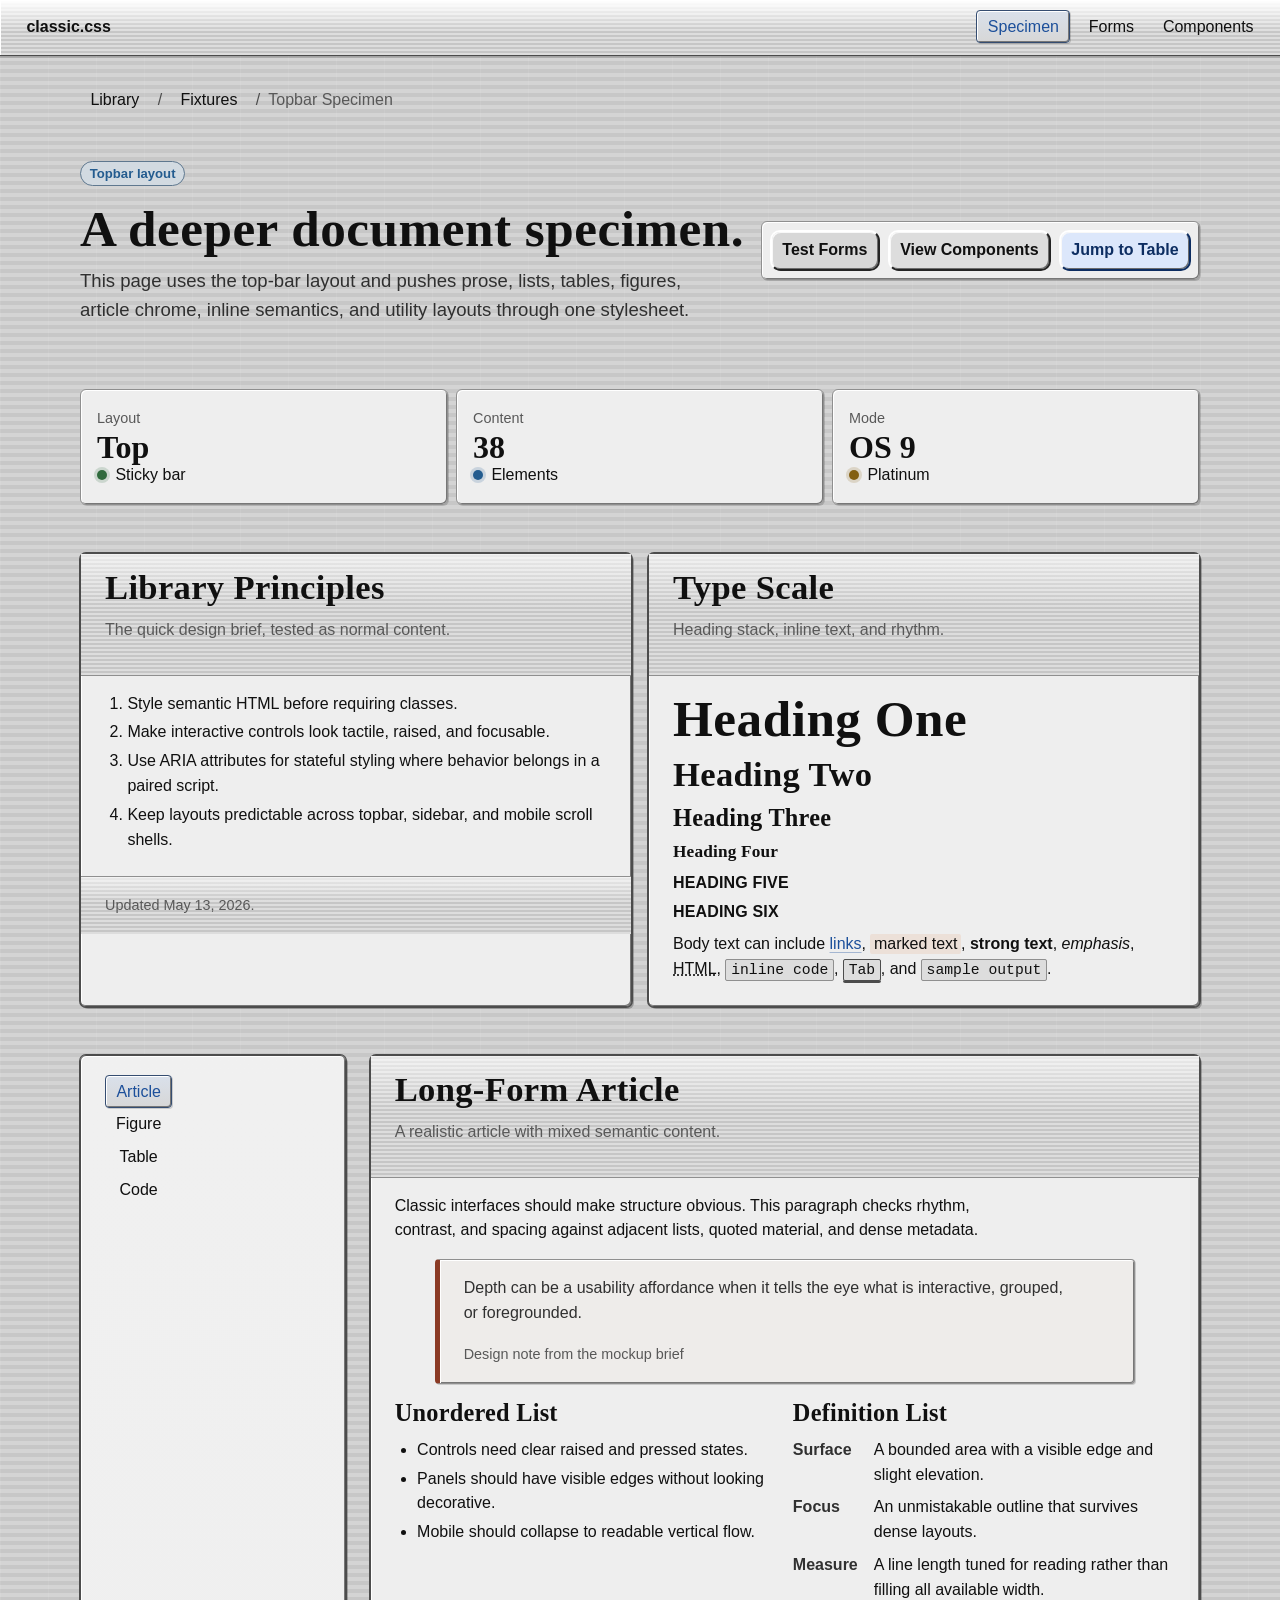
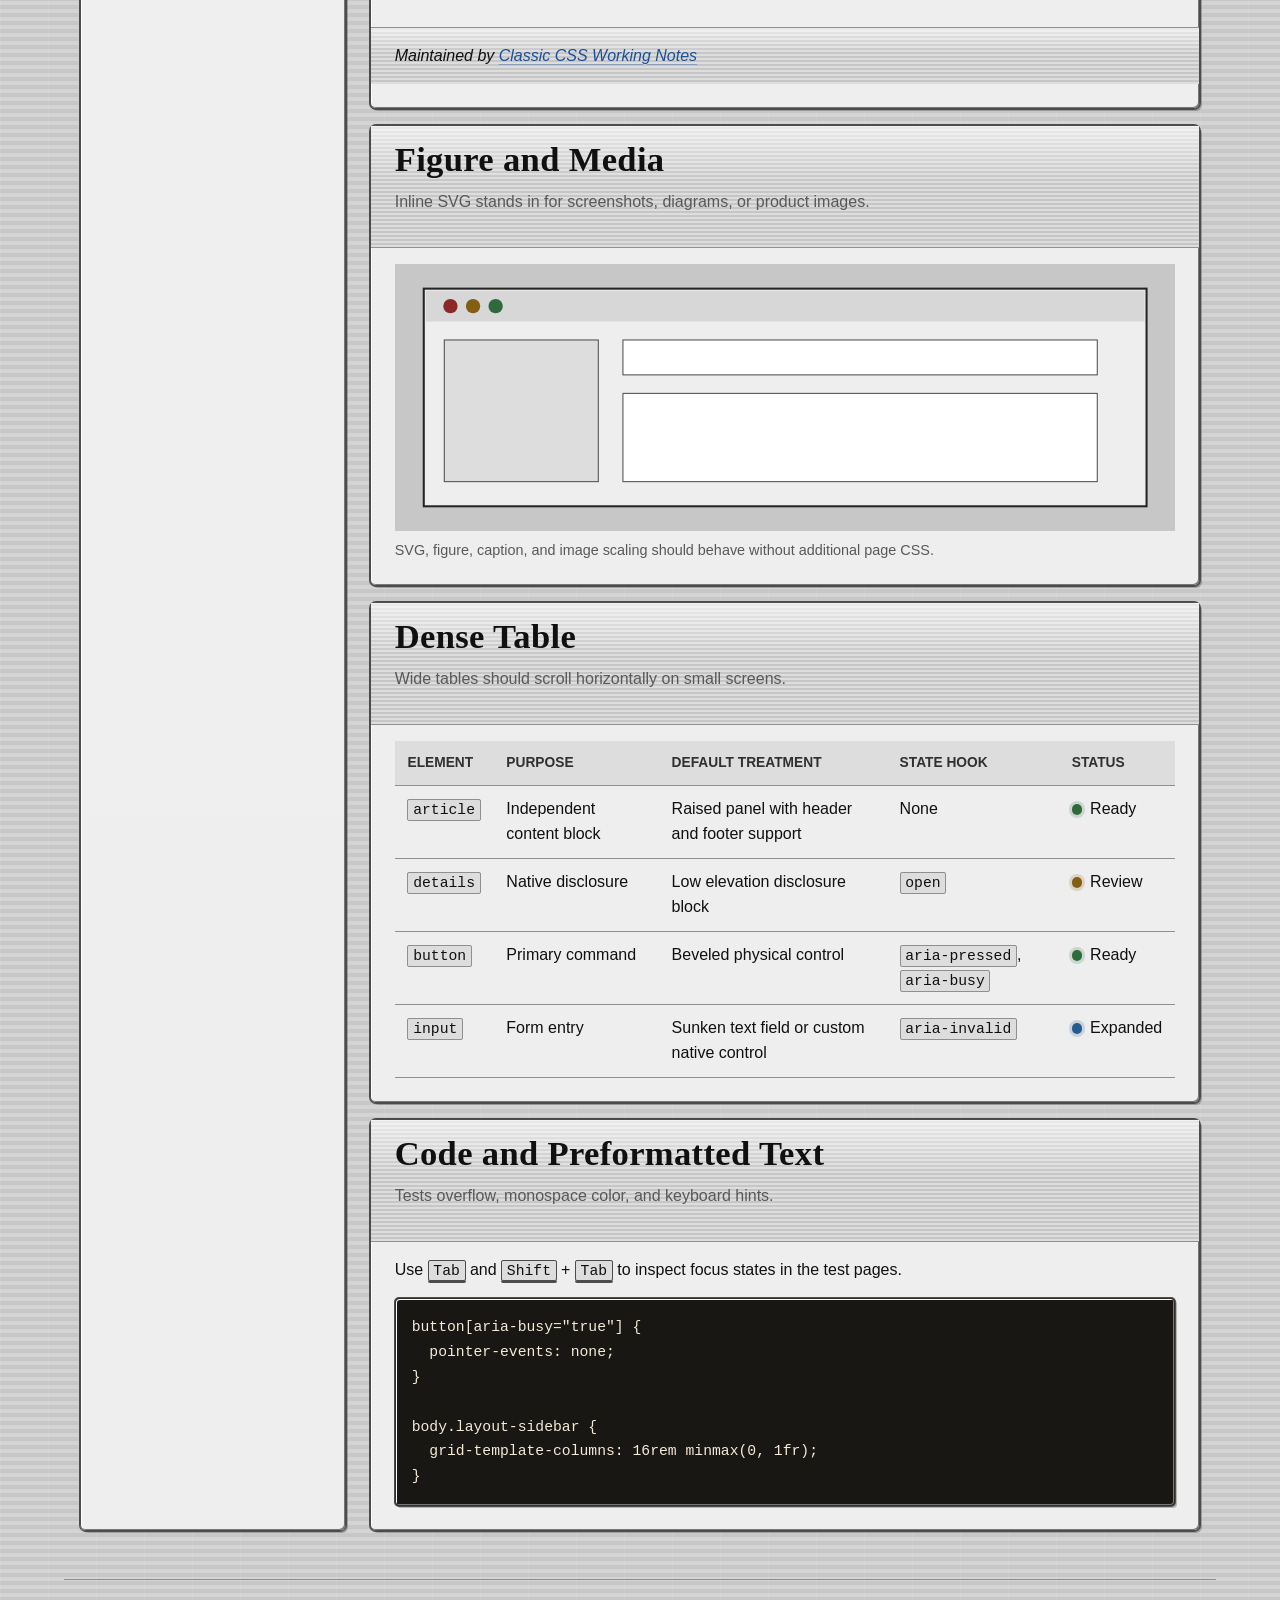
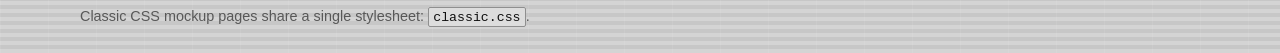
==== commit 57e772c9: "first mockup, WIP" ====
--- a/demo/index.html
+++ b/demo/index.html
@@ -234,5 +234,7 @@
     <footer>
       <small>Classic CSS mockup pages share a single stylesheet: <code>classic.css</code>.</small>
     </footer>
+
+    <script src="../classic.commands.js"></script>
   </body>
 </html>
--- a/classic.css
+++ b/classic.css
@@ -51,8 +51,8 @@
   :root {
     color-scheme: light;
 
-    --font-sans: ui-sans-serif, system-ui, -apple-system, BlinkMacSystemFont, "Segoe UI", sans-serif;
-    --font-serif: Georgia, "Times New Roman", Times, serif;
+    --font-sans: "Trebuchet MS", "Segoe UI", "Gill Sans", Verdana, sans-serif;
+    --font-serif: "Palatino Linotype", Palatino, "Book Antiqua", serif;
     --font-mono: "SFMono-Regular", Consolas, "Liberation Mono", Menlo, monospace;
 
     --background: #d4d4d4;
@@ -108,6 +108,7 @@
     --radius-1: 2px;
     --radius-2: 4px;
     --radius-3: 6px;
+    --radius-4: 10px;
 
     --space-1: 0.25rem;
     --space-2: 0.5rem;
@@ -124,15 +125,54 @@
     --measure: 68ch;
     --control-height: 2.55rem;
     --line-height: 1.55;
+    --surface-elev-1: var(--surface);
+    --surface-elev-2: linear-gradient(180deg, color-mix(in srgb, var(--surface) 88%, var(--highlight)), var(--surface));
+    --surface-elev-3: linear-gradient(180deg, color-mix(in srgb, var(--surface) 78%, var(--highlight)), var(--surface-2));
+    --elev-border-1: var(--border);
+    --elev-border-2: var(--border-strong);
+    --elev-border-3: color-mix(in srgb, var(--border-strong) 84%, #000000);
+    --elev-shadow-1: var(--shadow-tight);
+    --elev-shadow-2: var(--shadow-raised);
+    --elev-shadow-3:
+      1px 1px 0 var(--highlight) inset,
+      -1px -1px 0 var(--lowlight) inset,
+      0 0 0 1px var(--elev-border-3),
+      3px 3px 0 rgba(0, 0, 0, 0.26),
+      8px 8px 20px rgba(0, 0, 0, 0.18);
+  }
+
+  body.theme-platinum {
+    --primary: #1c4f9a;
+    --accent: #8a3a24;
+  }
+
+  body.theme-paper {
+    --background: #ddd8ca;
+    --background-accent: #cec8b9;
+    --surface: #f3efe2;
+    --surface-2: #e4dece;
+    --surface-3: #d4ccba;
+    --primary: #315b6d;
+    --accent: #8a4b2f;
+  }
+
+  body.theme-terminal-office {
+    --background: #c9d0c4;
+    --background-accent: #b8c0b1;
+    --surface: #dde4d8;
+    --surface-2: #ccd5c8;
+    --surface-3: #bec7ba;
+    --primary: #2d5f3b;
+    --accent: #5a3f26;
   }
 }
 
 @layer base {
   body {
     background:
-      linear-gradient(90deg, rgba(255, 255, 255, 0.22) 1px, transparent 1px),
-      repeating-linear-gradient(0deg, var(--background) 0 2px, var(--background-accent) 2px 4px);
-    background-size: 32px 32px, auto;
+      linear-gradient(90deg, rgba(255, 255, 255, 0.08) 1px, transparent 1px),
+      repeating-linear-gradient(0deg, var(--background) 0 4px, var(--background-accent) 4px 8px);
+    background-size: 48px 48px, auto;
     color: var(--text);
     font-family: var(--font-sans);
     font-size: 1rem;
@@ -178,26 +218,26 @@
     color: var(--text);
     font-family: var(--font-serif);
     font-weight: 700;
-    letter-spacing: 0;
-    line-height: 1.12;
+    letter-spacing: 0.01em;
+    line-height: 1.08;
     margin: 0 0 var(--space-3);
     text-wrap: balance;
   }
 
   h1 {
-    font-size: 2.4rem;
+    font-size: clamp(2.3rem, 4vw, 3.35rem);
   }
 
   h2 {
-    font-size: 1.85rem;
+    font-size: clamp(1.7rem, 2.7vw, 2.4rem);
   }
 
   h3 {
-    font-size: 1.45rem;
+    font-size: clamp(1.35rem, 1.9vw, 1.75rem);
   }
 
   h4 {
-    font-size: 1.2rem;
+    font-size: clamp(1.08rem, 1.2vw, 1.28rem);
   }
 
   h5,
@@ -208,12 +248,9 @@
   }
 
   @media (min-width: 48rem) {
-    h1 {
-      font-size: 3.1rem;
-    }
-
+    h1,
     h2 {
-      font-size: 2.2rem;
+      line-height: 1.04;
     }
   }
 
@@ -239,6 +276,24 @@
     text-decoration-color: color-mix(in srgb, var(--primary) 35%, transparent);
     text-decoration-thickness: 0.08em;
     text-underline-offset: 0.18em;
+  }
+
+  .density-calm {
+    --control-height: 2.75rem;
+    --line-height: 1.62;
+    --space-2: 0.58rem;
+    --space-3: 0.9rem;
+    --space-4: 1.15rem;
+    --space-5: 1.72rem;
+  }
+
+  .density-compact {
+    --control-height: 2.2rem;
+    --line-height: 1.42;
+    --space-2: 0.38rem;
+    --space-3: 0.62rem;
+    --space-4: 0.88rem;
+    --space-5: 1.22rem;
   }
 
   a:hover {
@@ -673,11 +728,29 @@
   }
 
   .surface {
-    background: var(--surface);
-    border: 1px solid var(--border-strong);
+    background: var(--surface-elev-2);
+    border: 1px solid var(--elev-border-2);
     border-radius: var(--radius-3);
-    box-shadow: var(--shadow-tight);
+    box-shadow: var(--elev-shadow-2);
     padding: var(--space-5);
+  }
+
+  .elev-flat {
+    background: var(--surface-elev-1);
+    border: 1px solid var(--elev-border-1);
+    box-shadow: var(--elev-shadow-1);
+  }
+
+  .elev-raised {
+    background: var(--surface-elev-2);
+    border: 1px solid var(--elev-border-2);
+    box-shadow: var(--elev-shadow-2);
+  }
+
+  .elev-window {
+    background: var(--surface-elev-3);
+    border: 1px solid var(--elev-border-3);
+    box-shadow: var(--elev-shadow-3);
   }
 
   .band {
@@ -728,8 +801,8 @@
   }
 
   nav a[aria-current="page"] {
-    background: linear-gradient(180deg, var(--button-face-light), var(--button-face));
-    border: 1px solid var(--border-strong);
+    background: linear-gradient(180deg, color-mix(in srgb, var(--primary) 14%, var(--button-face-light)), var(--button-face));
+    border: 1px solid color-mix(in srgb, var(--primary) 48%, var(--border-strong));
     box-shadow: var(--shadow-tight);
     color: var(--primary);
   }
@@ -820,7 +893,9 @@
     border-color: var(--highlight) var(--button-edge) var(--button-edge) var(--highlight);
     border-style: solid;
     border-width: 2px;
-    border-radius: 0;
+    border-radius: 10px;
+    border-top-right-radius: 10.75px;
+    border-bottom-left-radius: 10.75px;
     box-shadow:
       1px 1px 0 var(--button-face-light) inset,
       -1px -1px 0 var(--button-groove) inset;
@@ -831,7 +906,7 @@
     justify-content: center;
     min-height: var(--control-height);
     min-width: 2.75rem;
-    padding: 0.58rem 0.9rem;
+    padding: 0.5rem 0.9rem 0.56rem;
     text-align: center;
     text-decoration: none;
     user-select: none;
@@ -1582,6 +1657,93 @@
     color: var(--primary-text);
   }
 
+  .window {
+    background: var(--surface-elev-3);
+    border: 1px solid var(--elev-border-3);
+    border-radius: var(--radius-3);
+    box-shadow: var(--elev-shadow-3);
+    overflow: hidden;
+  }
+
+  .window-titlebar {
+    align-items: center;
+    background: linear-gradient(180deg, color-mix(in srgb, var(--primary) 24%, var(--highlight)), color-mix(in srgb, var(--primary) 10%, var(--surface-2)));
+    border-bottom: 1px solid color-mix(in srgb, var(--primary) 55%, var(--border));
+    color: color-mix(in srgb, var(--primary) 78%, #000000);
+    display: flex;
+    font-size: 0.92rem;
+    font-weight: 700;
+    justify-content: space-between;
+    letter-spacing: 0.02em;
+    padding: 0.45rem 0.7rem;
+    text-transform: uppercase;
+  }
+
+  .window-pane {
+    background: var(--surface);
+    padding: var(--space-4);
+  }
+
+  .window-statusbar {
+    background: var(--surface-2);
+    border-top: 1px solid var(--border);
+    color: var(--muted);
+    font-size: 0.88rem;
+    padding: 0.35rem 0.65rem;
+  }
+
+  dialog.classic-command-palette {
+    max-width: min(42rem, calc(100vw - 1.5rem));
+    padding: 0;
+    width: min(42rem, calc(100vw - 1.5rem));
+  }
+
+  .classic-command-palette .window-titlebar {
+    align-items: flex-start;
+    flex-wrap: wrap;
+    gap: 0.25rem 0.7rem;
+  }
+
+  .classic-command-palette .window-titlebar small {
+    margin-left: auto;
+    white-space: nowrap;
+  }
+
+  .classic-command-palette .menu {
+    min-height: 10.5rem;
+    overflow: auto;
+  }
+
+  .classic-command-item {
+    align-items: flex-start;
+    display: flex;
+    flex-wrap: wrap;
+    gap: 0.35rem 0.65rem;
+    text-align: left;
+  }
+
+  .classic-command-empty {
+    align-items: center;
+    border: 1px dashed var(--border);
+    border-radius: var(--radius-2);
+    color: var(--muted-strong);
+    display: grid;
+    gap: 0.35rem;
+    min-height: 9rem;
+    padding: var(--space-4);
+    place-items: center;
+    text-align: center;
+  }
+
+  .split-pane {
+    display: grid;
+    grid-template-columns: minmax(12rem, 16rem) minmax(0, 1fr);
+  }
+
+  .split-pane > :first-child {
+    border-right: 1px solid var(--border);
+  }
+
   dialog {
     background: var(--surface);
     border: 1px solid var(--border-strong);
@@ -1631,6 +1793,37 @@
     font-size: 2rem;
     line-height: 1;
   }
+
+  .empty-state {
+    align-items: center;
+    background: linear-gradient(180deg, color-mix(in srgb, var(--surface) 90%, var(--highlight)), var(--surface));
+    border: 1px dashed color-mix(in srgb, var(--border) 88%, var(--primary) 12%);
+    border-radius: var(--radius-3);
+    color: var(--muted);
+    display: grid;
+    justify-items: center;
+    min-height: 9rem;
+    padding: var(--space-5);
+    text-align: center;
+  }
+
+  .skeleton {
+    animation: classic-pulse 1.5s ease-in-out infinite;
+    background: linear-gradient(90deg, var(--surface-2), color-mix(in srgb, var(--surface-2) 70%, var(--highlight)), var(--surface-2));
+    background-size: 200% 100%;
+    border-radius: var(--radius-2);
+    color: transparent;
+  }
+
+  @keyframes classic-pulse {
+    0% {
+      background-position: 200% 0;
+    }
+
+    100% {
+      background-position: -200% 0;
+    }
+  }
 }
 
 @layer utilities {
@@ -1654,6 +1847,29 @@
 
   .nowrap {
     white-space: nowrap;
+  }
+
+  :is(button, input[type="button"], input[type="submit"], input[type="reset"], [role="button"], .button, .menu a, .menu button, .pagination a, [role="tab"], nav a) {
+    transition: transform 120ms ease, box-shadow 130ms ease, filter 140ms ease, background 150ms ease, color 130ms ease;
+  }
+
+  :is(button, input[type="button"], input[type="submit"], input[type="reset"], [role="button"], .button, .menu a, .menu button, .pagination a, [role="tab"], nav a):hover {
+    filter: saturate(1.04);
+  }
+
+  :is(button, input[type="button"], input[type="submit"], input[type="reset"], [role="button"], .button, .menu a, .menu button, .pagination a, [role="tab"], nav a):active {
+    transform: translate(1px, 1px);
+  }
+
+  @media (prefers-reduced-motion: reduce) {
+    *,
+    *::before,
+    *::after {
+      animation-duration: 0.01ms !important;
+      animation-iteration-count: 1 !important;
+      scroll-behavior: auto !important;
+      transition-duration: 0.01ms !important;
+    }
   }
 
   .visually-hidden {
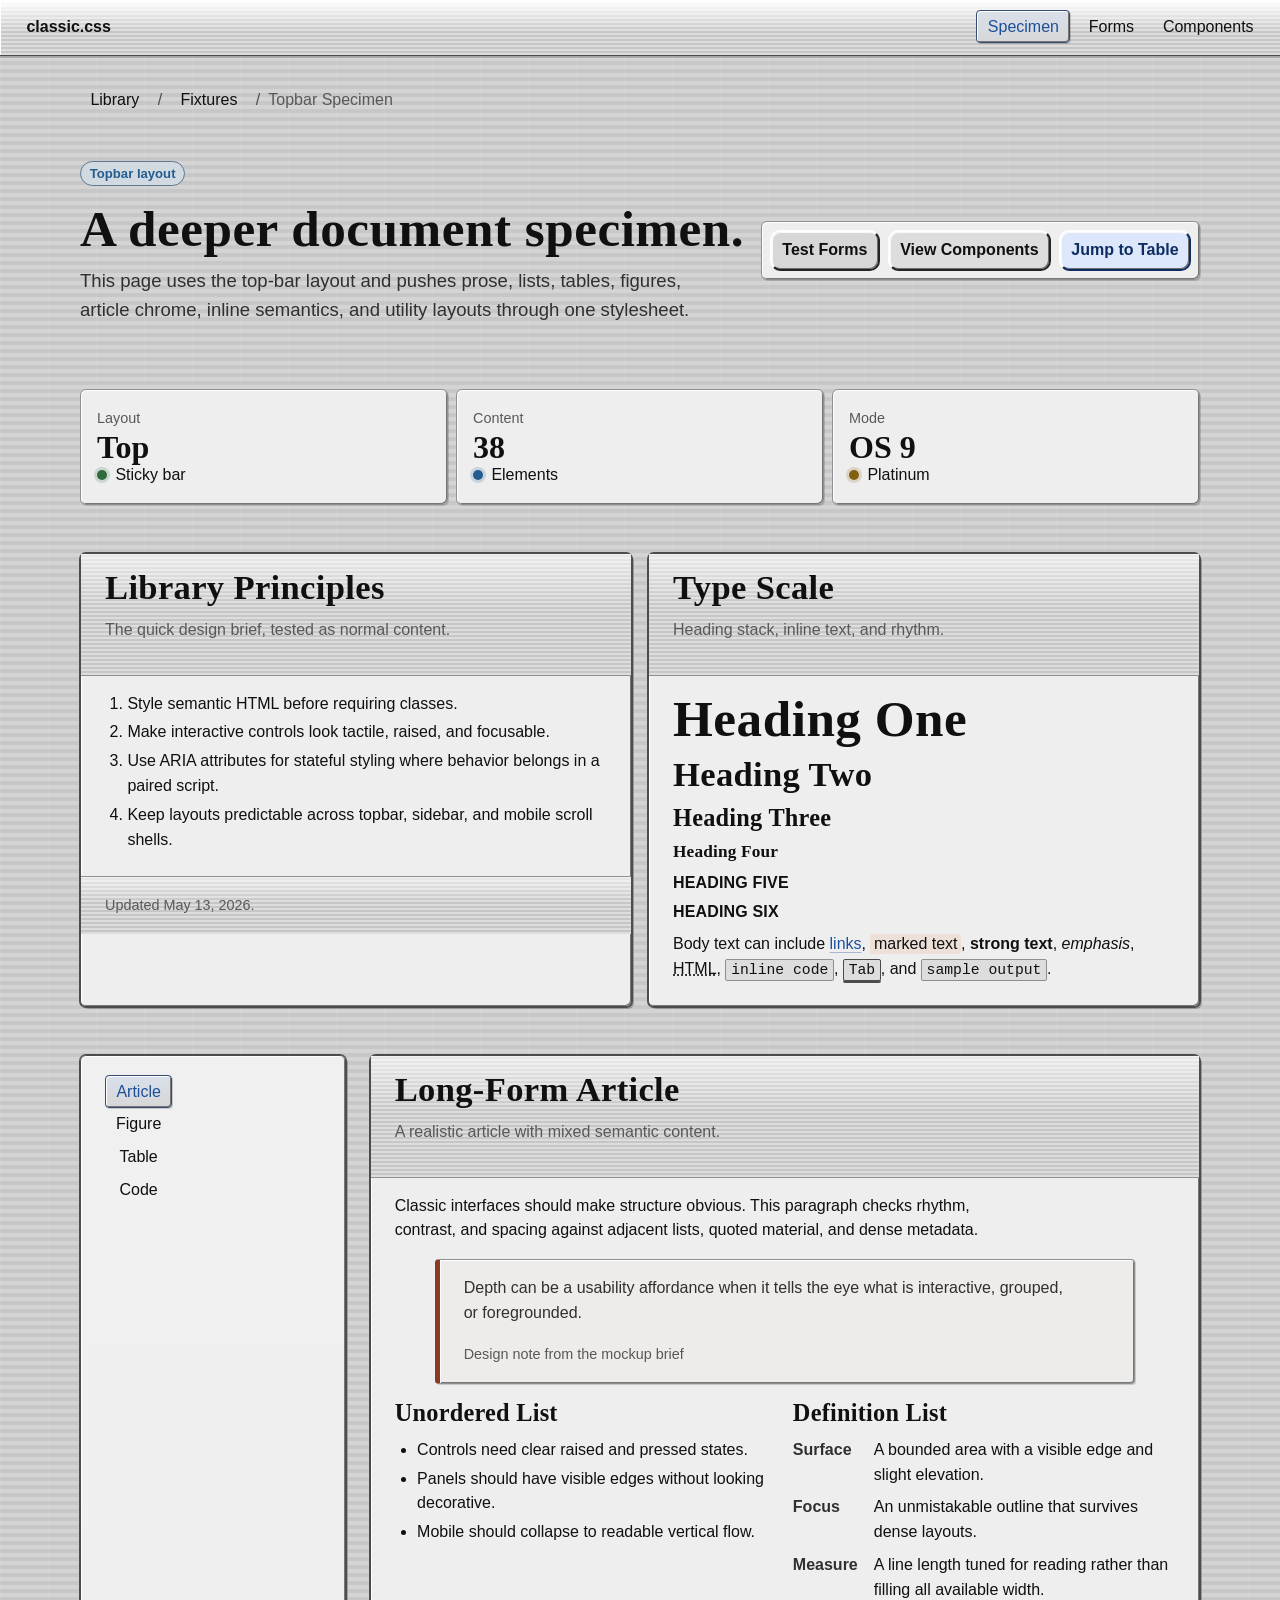
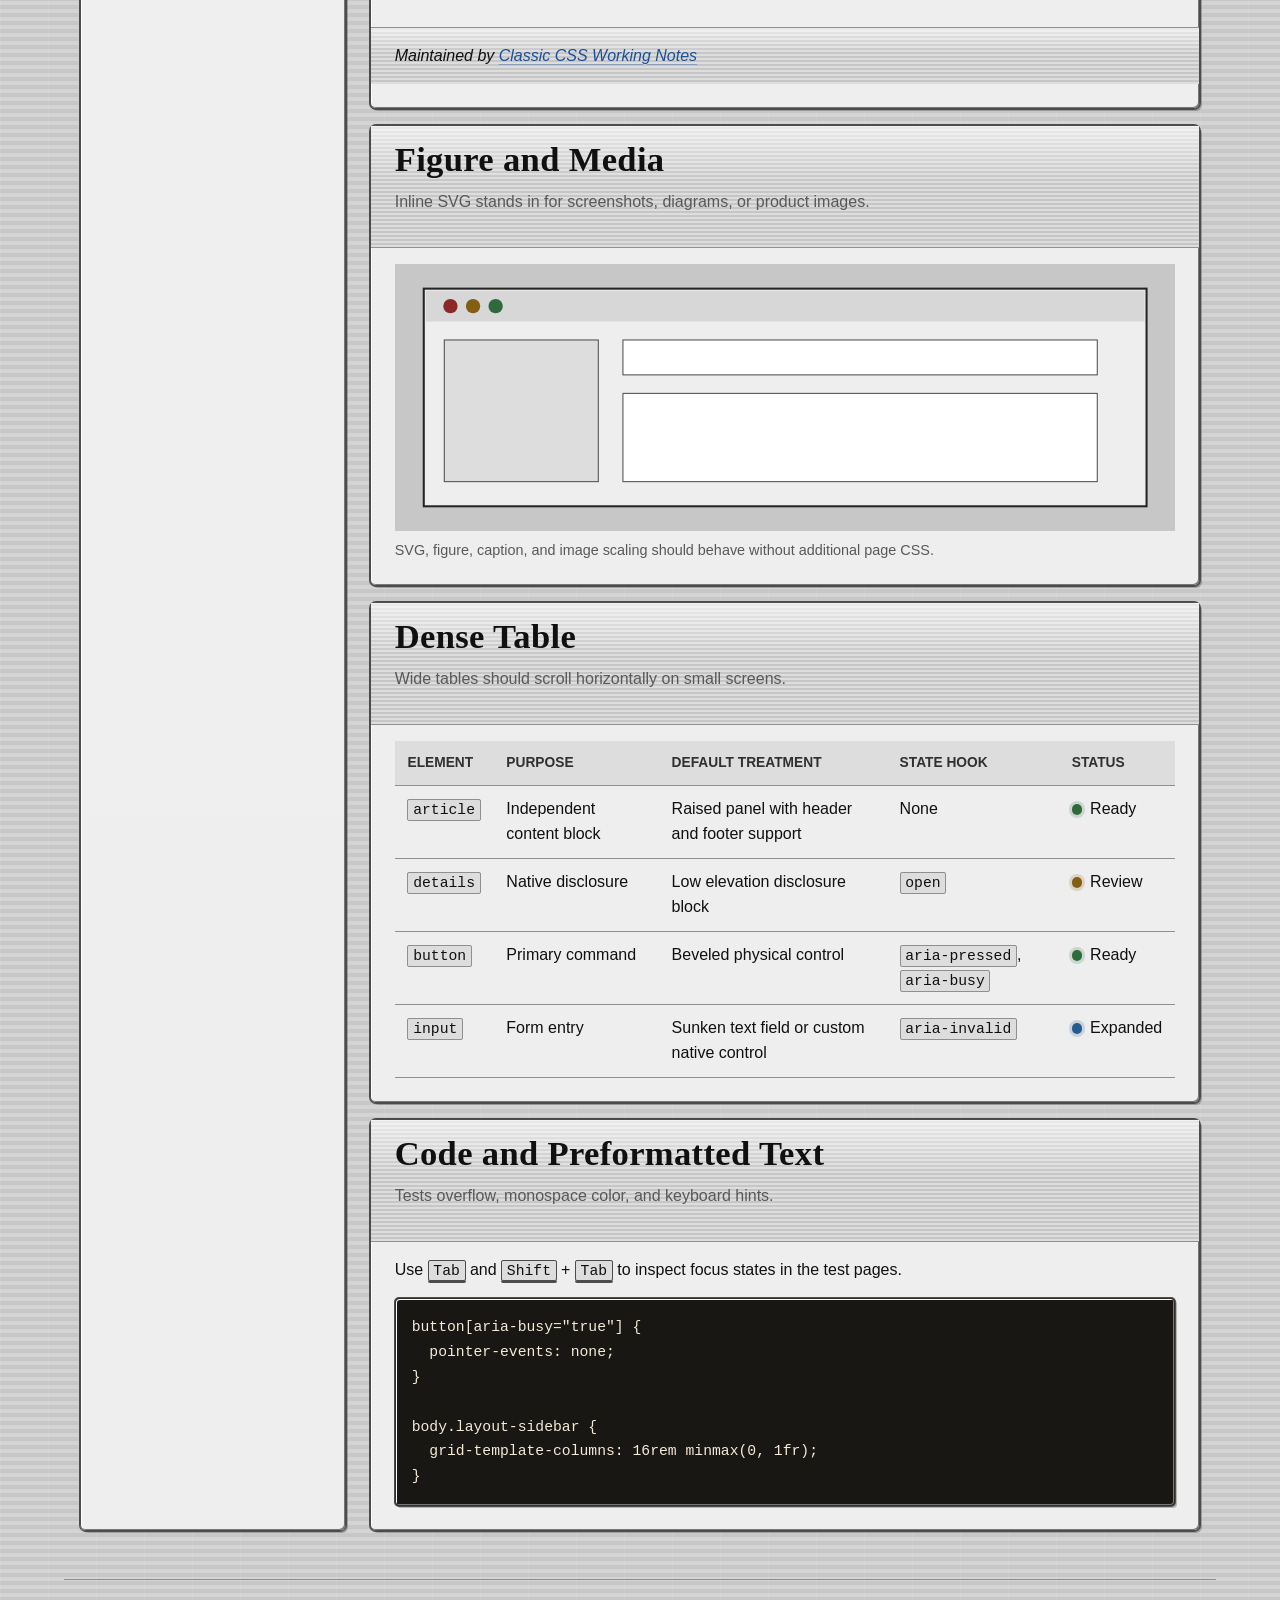
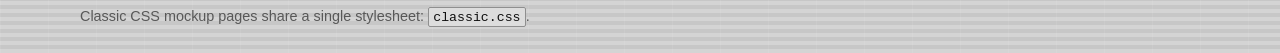
==== commit e9b7246a: "Polish and Accessibility changes, better code commenting" ====
--- a/demo/index.html
+++ b/demo/index.html
@@ -27,7 +27,7 @@
         </ol>
       </nav>
 
-      <section class="split" aria-labelledby="intro-title">
+      <section class="split" aria-labelledby="intro-title" data-jumpable data-jump-label="Specimen intro" data-jump-aliases="intro overview topbar">
         <div>
           <p class="badge" data-variant="info">Topbar layout</p>
           <h1 id="intro-title">A deeper document specimen.</h1>
@@ -59,7 +59,7 @@
       </section>
 
       <section class="grid" aria-labelledby="principles-title">
-        <article>
+        <article data-jumpable data-jump-label="Library principles" data-jump-aliases="principles goals">
           <header>
             <h2 id="principles-title">Library Principles</h2>
             <p class="muted">The quick design brief, tested as normal content.</p>
@@ -103,7 +103,7 @@
         </aside>
 
         <div class="stack">
-          <article>
+          <article data-jumpable data-jump-label="Long form article" data-jump-aliases="article content prose">
             <header>
               <h2 id="content-title">Long-Form Article</h2>
               <p class="muted">A realistic article with mixed semantic content.</p>
@@ -141,7 +141,7 @@
             </footer>
           </article>
 
-          <article>
+          <article data-jumpable data-jump-label="Figure and media" data-jump-aliases="figure media svg">
             <header>
               <h2 id="figure-title">Figure and Media</h2>
               <p class="muted">Inline SVG stands in for screenshots, diagrams, or product images.</p>
@@ -164,7 +164,7 @@
             </figure>
           </article>
 
-          <article>
+          <article data-jumpable data-jump-label="Dense table" data-jump-aliases="table data density">
             <header>
               <h2 id="density-table">Dense Table</h2>
               <p class="muted">Wide tables should scroll horizontally on small screens.</p>
@@ -213,7 +213,7 @@
             </table>
           </article>
 
-          <article>
+          <article data-jumpable data-jump-label="Code block" data-jump-aliases="code pre keyboard">
             <header>
               <h2 id="code-title">Code and Preformatted Text</h2>
               <p class="muted">Tests overflow, monospace color, and keyboard hints.</p>
--- a/classic.css
+++ b/classic.css
@@ -1,6 +1,8 @@
+/* Cascade order: browser cleanup, design tokens, semantic defaults, layout shells, components, utilities. */
 @layer reset, theme, base, layout, components, utilities;
 
 @layer reset {
+  /* Box model and media defaults */
   *,
   *::before,
   *::after {
@@ -42,7 +44,12 @@
     cursor: pointer;
   }
 
+  /* Jump targets account for sticky top bars. */
   :target {
+    scroll-margin-block: 6rem;
+  }
+
+  [data-jumpable] {
     scroll-margin-block: 6rem;
   }
 }
@@ -51,10 +58,12 @@
   :root {
     color-scheme: light;
 
+    /* Typography */
     --font-sans: "Trebuchet MS", "Segoe UI", "Gill Sans", Verdana, sans-serif;
     --font-serif: "Palatino Linotype", Palatino, "Book Antiqua", serif;
     --font-mono: "SFMono-Regular", Consolas, "Liberation Mono", Menlo, monospace;
 
+    /* Core surfaces and text */
     --background: #d4d4d4;
     --background-accent: #c7c7c7;
     --surface: #eeeeee;
@@ -66,6 +75,7 @@
     --border: #8f8f8f;
     --border-strong: #4c4c4c;
 
+    /* Semantic accents */
     --primary: #1c4f9a;
     --primary-hover: #143f80;
     --primary-active: #0d2d61;
@@ -77,6 +87,7 @@
     --danger: #8b2828;
     --info: #245c8f;
 
+    /* Classic bevel chrome */
     --highlight: #ffffff;
     --lowlight: #777777;
     --button-face: #d7d7d7;
@@ -89,6 +100,7 @@
     --button-blue-mid: #9db7e3;
     --button-blue-dark: #5b7eb8;
 
+    /* Interaction and elevation */
     --focus: rgba(28, 79, 154, 0.34);
     --selection: rgba(28, 79, 154, 0.18);
     --shadow-color: rgba(0, 0, 0, 0.28);
@@ -105,11 +117,13 @@
       1px 1px 2px rgba(0, 0, 0, 0.44) inset,
       -1px -1px 0 var(--highlight) inset;
 
+    /* Radii */
     --radius-1: 2px;
     --radius-2: 4px;
     --radius-3: 6px;
     --radius-4: 10px;
 
+    /* Spacing scale */
     --space-1: 0.25rem;
     --space-2: 0.5rem;
     --space-3: 0.75rem;
@@ -119,12 +133,15 @@
     --space-7: 3rem;
     --space-8: 4rem;
 
+    /* Layout and control dimensions */
     --container: 72rem;
     --container-narrow: 46rem;
     --container-wide: 88rem;
     --measure: 68ch;
     --control-height: 2.55rem;
     --line-height: 1.55;
+
+    /* Elevation aliases for opt-in surface classes */
     --surface-elev-1: var(--surface);
     --surface-elev-2: linear-gradient(180deg, color-mix(in srgb, var(--surface) 88%, var(--highlight)), var(--surface));
     --surface-elev-3: linear-gradient(180deg, color-mix(in srgb, var(--surface) 78%, var(--highlight)), var(--surface-2));
@@ -141,6 +158,7 @@
       8px 8px 20px rgba(0, 0, 0, 0.18);
   }
 
+  /* Theme presets override tokens only. */
   body.theme-platinum {
     --primary: #1c4f9a;
     --accent: #8a3a24;
@@ -168,6 +186,7 @@
 }
 
 @layer base {
+  /* Page canvas */
   body {
     background:
       linear-gradient(90deg, rgba(255, 255, 255, 0.08) 1px, transparent 1px),
@@ -209,6 +228,7 @@
     margin-top: var(--space-7);
   }
 
+  /* Typography */
   h1,
   h2,
   h3,
@@ -271,6 +291,7 @@
     max-width: var(--measure);
   }
 
+  /* Inline text */
   a {
     color: var(--primary);
     text-decoration-color: color-mix(in srgb, var(--primary) 35%, transparent);
@@ -278,6 +299,7 @@
     text-underline-offset: 0.18em;
   }
 
+  /* Density presets */
   .density-calm {
     --control-height: 2.75rem;
     --line-height: 1.62;
@@ -325,6 +347,7 @@
     margin-block: var(--space-6);
   }
 
+  /* Blocks and code */
   blockquote {
     background: color-mix(in srgb, var(--surface) 84%, var(--accent-soft));
     border: 1px solid var(--border);
@@ -378,6 +401,7 @@
     padding-left: 1.4rem;
   }
 
+  /* Lists and data */
   li + li {
     margin-top: var(--space-1);
   }
@@ -433,6 +457,7 @@
 }
 
 @layer layout {
+  /* Page shells */
   body.layout-topbar,
   body.layout-sidebar,
   body.layout-scroll {
@@ -444,6 +469,7 @@
     grid-template-rows: auto 1fr auto;
   }
 
+  /* Topbar shell */
   body.layout-topbar > header,
   body.layout-topbar > main,
   body.layout-topbar > footer,
@@ -492,6 +518,7 @@
     width: min(100%, var(--container));
   }
 
+  /* Sidebar shell */
   body.layout-sidebar {
     display: grid;
     grid-template-areas:
@@ -552,6 +579,7 @@
     grid-area: footer;
   }
 
+  /* Mobile-first scroll shell */
   body.layout-scroll {
     display: block;
     overflow-x: hidden;
@@ -584,6 +612,7 @@
     width: min(100%, var(--container-narrow));
   }
 
+  /* Generic layout helpers */
   .container {
     width: min(100%, var(--container));
     margin-inline: auto;
@@ -638,6 +667,7 @@
     grid-template-columns: minmax(13rem, 0.32fr) minmax(0, 1fr);
   }
 
+  /* Responsive shell collapse */
   @media (max-width: 48rem) {
     body.layout-topbar,
     body.layout-sidebar {
@@ -727,6 +757,7 @@
     }
   }
 
+  /* Opt-in surfaces */
   .surface {
     background: var(--surface-elev-2);
     border: 1px solid var(--elev-border-2);
@@ -762,6 +793,7 @@
 }
 
 @layer components {
+  /* Navigation */
   nav {
     align-items: center;
     display: flex;
@@ -843,6 +875,7 @@
     margin-right: var(--space-2);
   }
 
+  /* Article panels */
   article {
     background: var(--surface);
     border: 1px solid var(--border-strong);
@@ -881,6 +914,7 @@
     margin-bottom: 0;
   }
 
+  /* Buttons */
   button,
   input[type="button"],
   input[type="submit"],
@@ -893,9 +927,13 @@
     border-color: var(--highlight) var(--button-edge) var(--button-edge) var(--highlight);
     border-style: solid;
     border-width: 2px;
-    border-radius: 10px;
-    border-top-right-radius: 10.75px;
-    border-bottom-left-radius: 10.75px;
+
+    /*
+    Note the asymmetric border-radius, this is a slight compensation for the shading,
+      visually this seems symmetric
+     */
+    border-radius: 10px 11px 10px 11px;
+
     box-shadow:
       1px 1px 0 var(--button-face-light) inset,
       -1px -1px 0 var(--button-groove) inset;
@@ -1055,6 +1093,7 @@
     }
   }
 
+  /* Forms */
   form {
     display: grid;
     grid-template-columns: minmax(8rem, max-content) minmax(0, 1fr);
@@ -1326,6 +1365,7 @@
     outline-offset: 2px;
   }
 
+  /* Form helpers */
   .field {
     align-items: center;
     display: grid;
@@ -1409,6 +1449,7 @@
     transform: translateX(1.1rem);
   }
 
+  /* Feedback and status */
   [role="alert"],
   .notice {
     background: color-mix(in srgb, var(--info) 10%, var(--surface));
@@ -1485,6 +1526,7 @@
     box-shadow: 0 0 0 3px color-mix(in srgb, var(--variant) 18%, transparent);
   }
 
+  /* Disclosure and meters */
   details {
     background: var(--surface);
     border: 1px solid var(--border);
@@ -1514,6 +1556,7 @@
     width: 100%;
   }
 
+  /* Tabs and toolbars */
   [role="tablist"] {
     border-bottom: 1px solid var(--border);
     display: flex;
@@ -1557,6 +1600,7 @@
     padding: 0.38rem 0.65rem;
   }
 
+  /* Responsive component behavior */
   @media (max-width: 48rem) {
     body.layout-topbar > header nav,
     body.layout-topbar > header nav ul,
@@ -1587,6 +1631,7 @@
     }
   }
 
+  /* Menus and pagination */
   .menu {
     background: var(--surface);
     border: 1px solid var(--border);
@@ -1657,6 +1702,7 @@
     color: var(--primary-text);
   }
 
+  /* Window chrome and command palette */
   .window {
     background: var(--surface-elev-3);
     border: 1px solid var(--elev-border-3);
@@ -1722,6 +1768,11 @@
     text-align: left;
   }
 
+  .classic-command-palette [role="option"][aria-selected="true"] .classic-command-item {
+    outline: 3px solid var(--focus);
+    outline-offset: 2px;
+  }
+
   .classic-command-empty {
     align-items: center;
     border: 1px dashed var(--border);
@@ -1744,6 +1795,7 @@
     border-right: 1px solid var(--border);
   }
 
+  /* Dialogs and app primitives */
   dialog {
     background: var(--surface);
     border: 1px solid var(--border-strong);
@@ -1827,6 +1879,7 @@
 }
 
 @layer utilities {
+  /* Text helpers */
   .lead {
     color: var(--muted-strong);
     font-size: 1.16rem;
@@ -1849,6 +1902,7 @@
     white-space: nowrap;
   }
 
+  /* Interaction polish */
   :is(button, input[type="button"], input[type="submit"], input[type="reset"], [role="button"], .button, .menu a, .menu button, .pagination a, [role="tab"], nav a) {
     transition: transform 120ms ease, box-shadow 130ms ease, filter 140ms ease, background 150ms ease, color 130ms ease;
   }
@@ -1872,6 +1926,7 @@
     }
   }
 
+  /* Accessibility and layout escape hatches */
   .visually-hidden {
     clip: rect(0 0 0 0);
     clip-path: inset(50%);
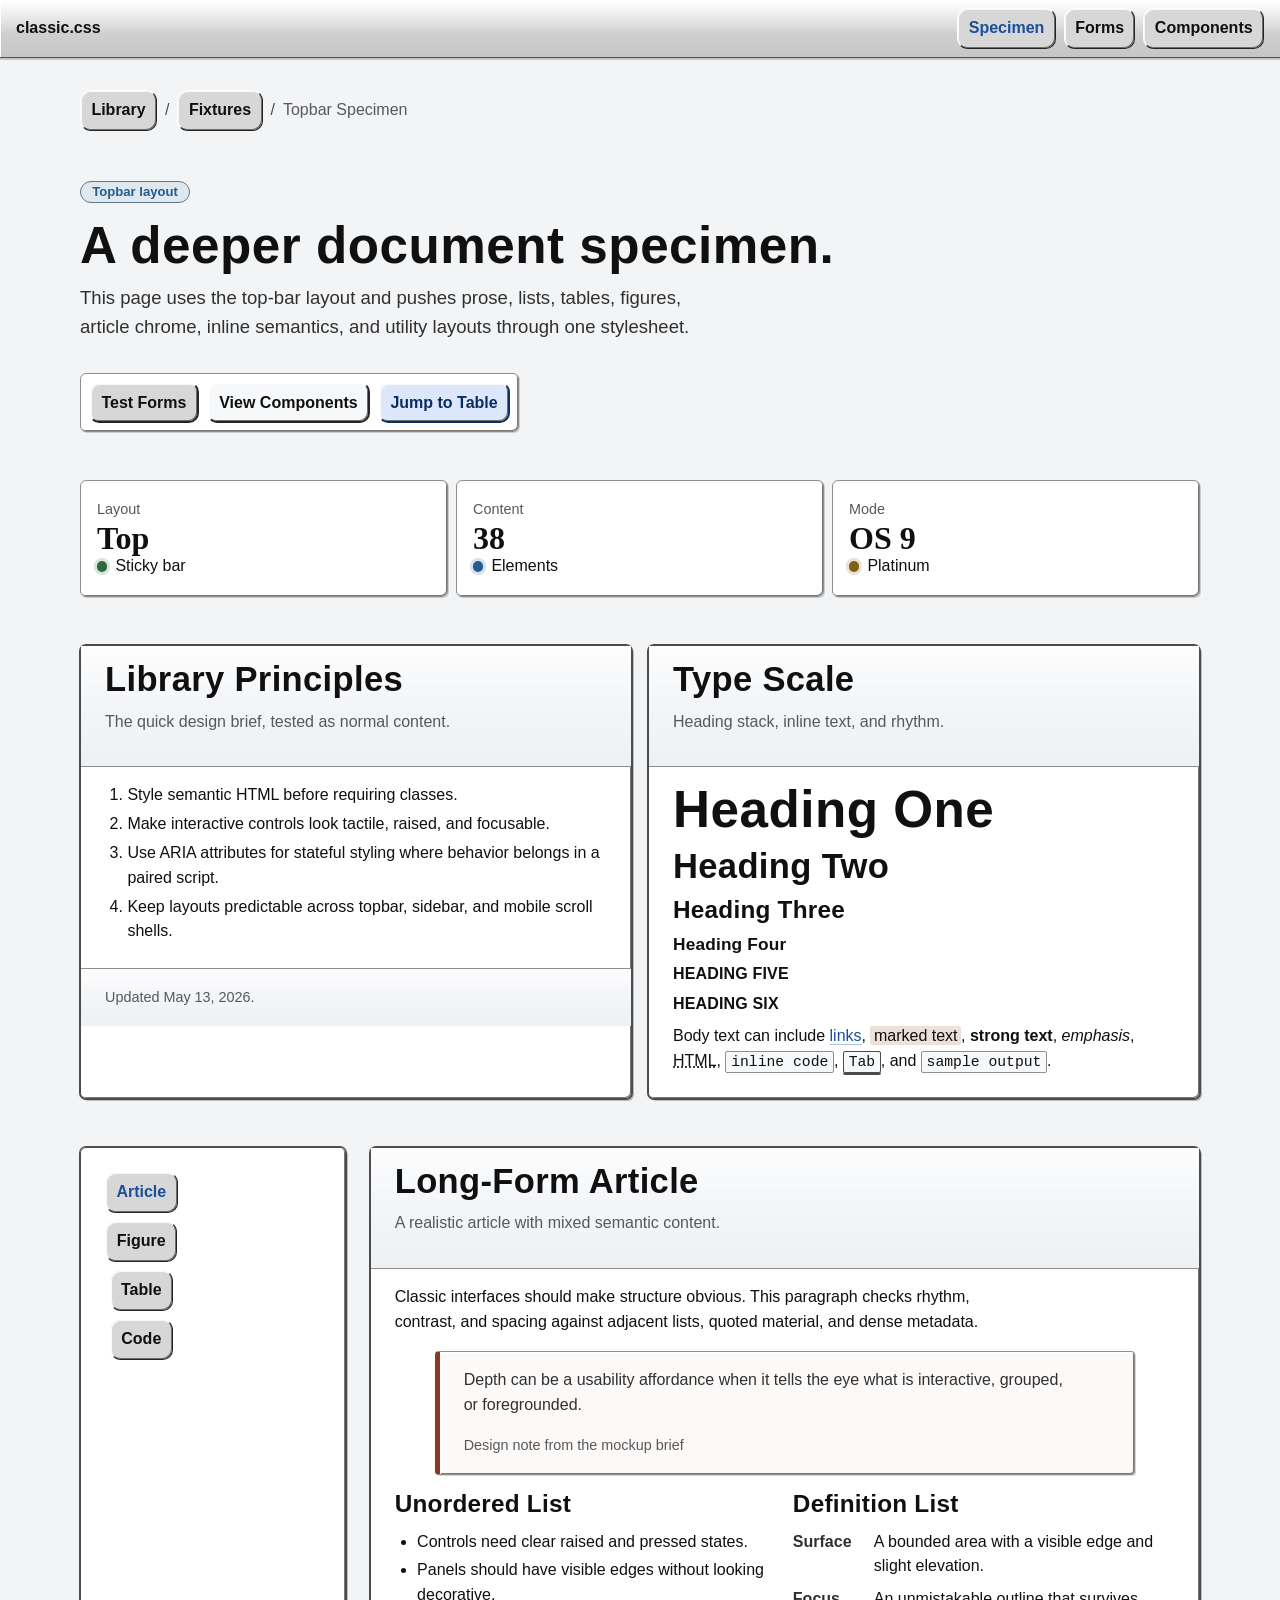
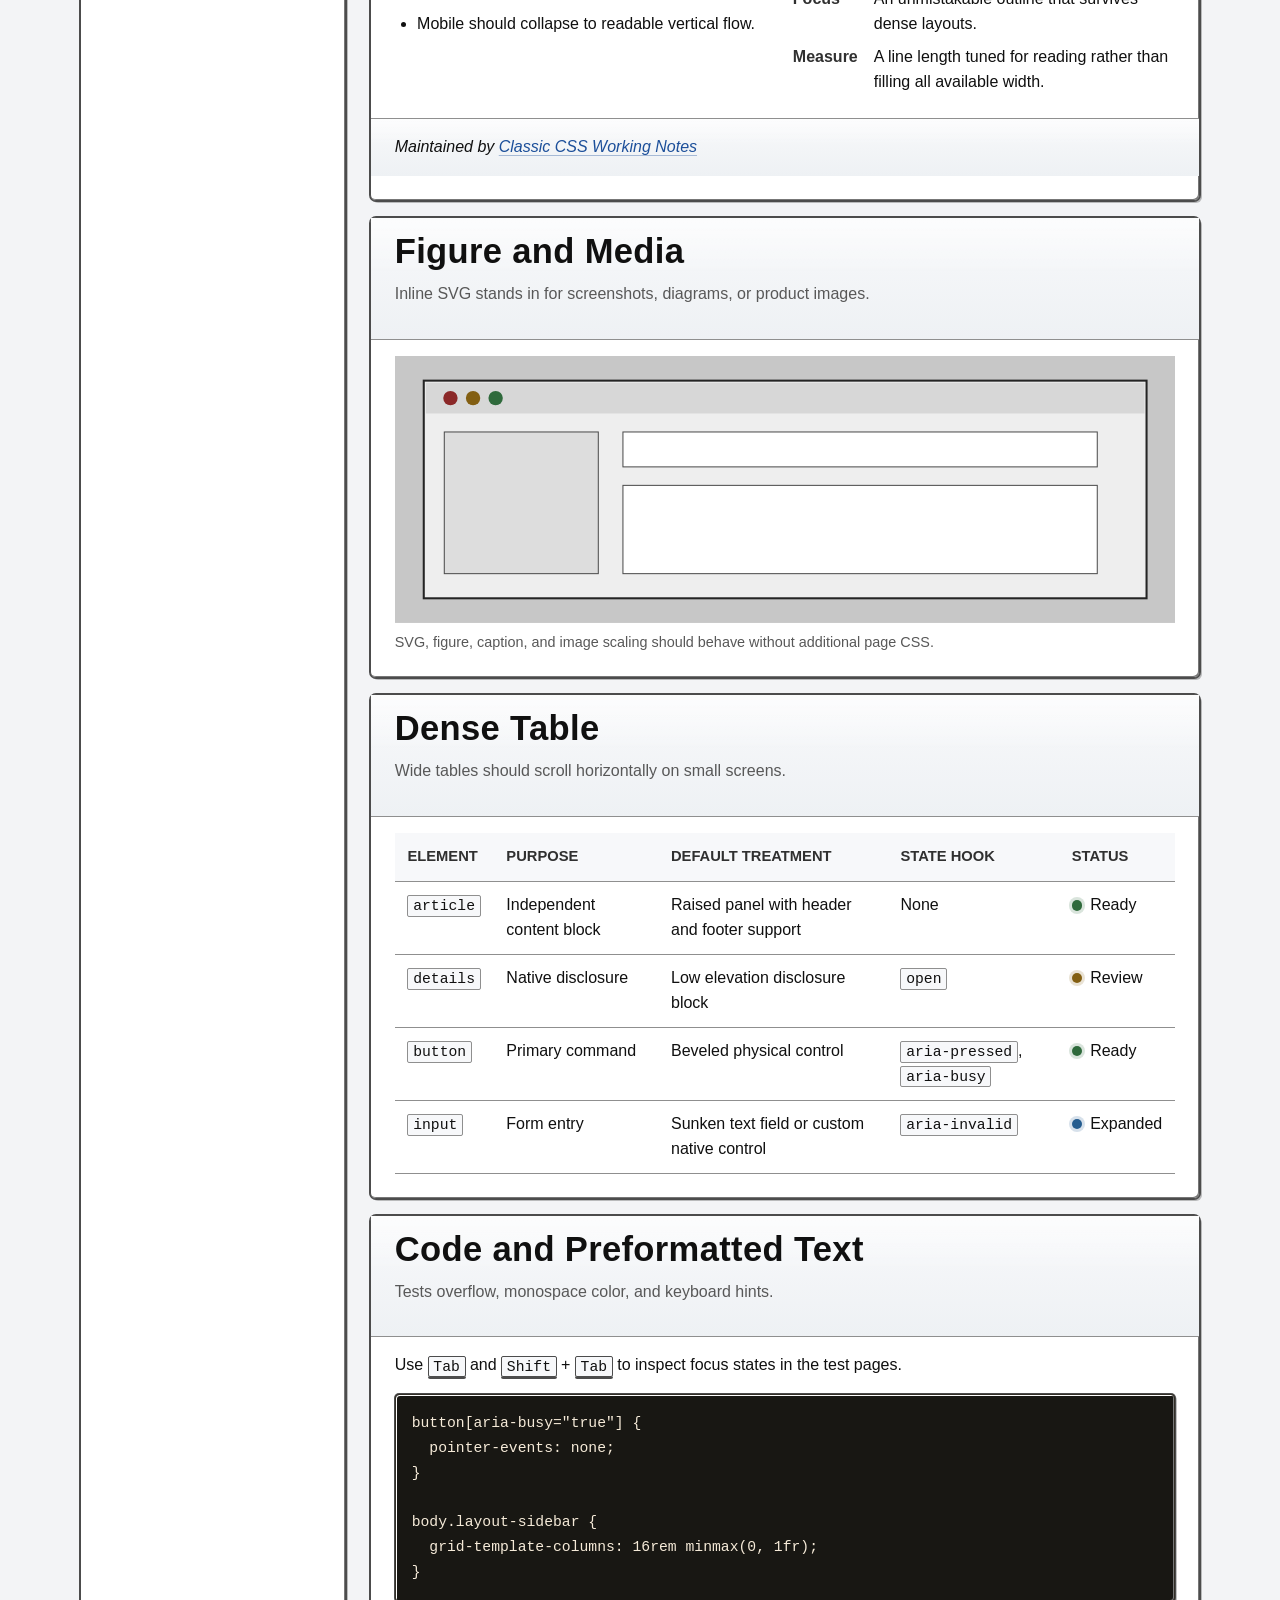
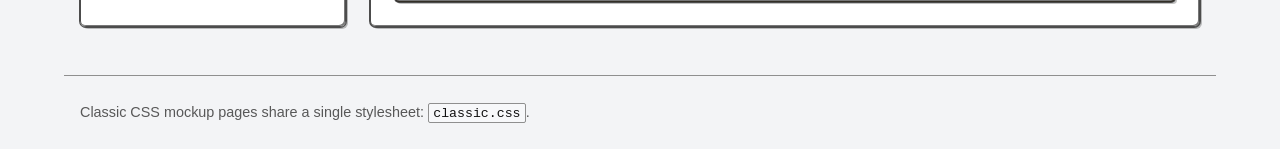
==== commit 877cc66c: "Refine classic CSS visual baseline" ====
--- a/demo/index.html
+++ b/demo/index.html
@@ -9,7 +9,7 @@
   <body class="layout-topbar">
     <header>
       <nav aria-label="Primary">
-        <a href="index.html"><strong>classic.css</strong></a>
+        <a class="brand" href="index.html"><strong>classic.css</strong></a>
         <ul>
           <li><a href="index.html" aria-current="page">Specimen</a></li>
           <li><a href="forms.html">Forms</a></li>
--- a/classic.css
+++ b/classic.css
@@ -2,1942 +2,1985 @@
 @layer reset, theme, base, layout, components, utilities;
 
 @layer reset {
-  /* Box model and media defaults */
-  *,
-  *::before,
-  *::after {
-    box-sizing: border-box;
-  }
-
-  html {
-    min-height: 100%;
-    text-size-adjust: 100%;
-  }
-
-  body {
-    min-height: 100vh;
-    margin: 0;
-  }
-
-  img,
-  picture,
-  svg,
-  video,
-  canvas {
-    display: block;
-    max-width: 100%;
-  }
-
-  input,
-  button,
-  textarea,
-  select {
-    font: inherit;
-  }
-
-  button,
-  summary,
-  select,
-  input[type="checkbox"],
-  input[type="radio"],
-  input[type="range"] {
-    cursor: pointer;
-  }
-
-  /* Jump targets account for sticky top bars. */
-  :target {
-    scroll-margin-block: 6rem;
-  }
-
-  [data-jumpable] {
-    scroll-margin-block: 6rem;
-  }
+
+    /* Box model and media defaults */
+    *,
+    *::before,
+    *::after {
+        box-sizing: border-box;
+    }
+
+    html {
+        min-height: 100%;
+        text-size-adjust: 100%;
+    }
+
+    body {
+        min-height: 100vh;
+        margin: 0;
+    }
+
+    img,
+    picture,
+    svg,
+    video,
+    canvas {
+        display: block;
+        max-width: 100%;
+    }
+
+    input,
+    button,
+    textarea,
+    select {
+        font: inherit;
+    }
+
+    button,
+    summary,
+    select,
+    input[type="checkbox"],
+    input[type="radio"],
+    input[type="range"] {
+        cursor: pointer;
+    }
+
+    /* Jump targets account for sticky top bars. */
+    :target {
+        scroll-margin-block: 6rem;
+    }
+
+    [data-jumpable] {
+        scroll-margin-block: 6rem;
+    }
 }
 
 @layer theme {
-  :root {
-    color-scheme: light;
+    :root {
+        color-scheme: light;
+
+        /* Typography */
+        --font-sans: "Segoe UI", Tahoma, Arial, sans-serif;
+        --font-serif: "Palatino Linotype", Palatino, "Book Antiqua", serif;
+        --font-mono: "SFMono-Regular", Consolas, "Liberation Mono", Menlo, monospace;
+
+        /* Core surfaces and text */
+        --background: #f3f4f6;
+        --background-accent: #ebedf0;
+        --surface: #ffffff;
+        --surface-2: #f7f8fa;
+        --surface-3: #eef1f4;
+        --text: #101010;
+        --muted: #585858;
+        --muted-strong: #303030;
+        --border: #8f8f8f;
+        --border-strong: #4c4c4c;
+
+        /* Semantic accents */
+        --primary: #1c4f9a;
+        --primary-hover: #143f80;
+        --primary-active: #0d2d61;
+        --primary-text: #ffffff;
+        --accent: #8a3a24;
+        --accent-soft: #ece0d8;
+        --success: #2f6a3c;
+        --warning: #835f12;
+        --danger: #8b2828;
+        --info: #245c8f;
+
+        /* Classic bevel chrome */
+        --highlight: #ffffff;
+        --lowlight: #777777;
+        --button-face: #d7d7d7;
+        --button-face-light: #f8f8f8;
+        --button-face-mid: #c9c9c9;
+        --button-face-dark: #9d9d9d;
+        --button-edge: #242424;
+        --button-groove: #6d6d6d;
+        --button-blue-face: #dce7fb;
+        --button-blue-mid: #9db7e3;
+        --button-blue-dark: #5b7eb8;
+
+        /* Interaction and elevation */
+        --focus: rgba(28, 79, 154, 0.34);
+        --selection: rgba(28, 79, 154, 0.18);
+        --shadow-color: rgba(0, 0, 0, 0.28);
+        --shadow-tight:
+            1px 1px 0 var(--highlight) inset,
+            -1px -1px 0 var(--lowlight) inset,
+            1px 1px 0 rgba(0, 0, 0, 0.16);
+        --shadow-raised:
+            1px 1px 0 var(--highlight) inset,
+            -1px -1px 0 var(--lowlight) inset,
+            0 0 0 1px var(--border-strong),
+            2px 2px 0 rgba(0, 0, 0, 0.24);
+        --shadow-pressed:
+            1px 1px 2px rgba(0, 0, 0, 0.44) inset,
+            -1px -1px 0 var(--highlight) inset;
+
+        /* Radii */
+        --radius-1: 2px;
+        --radius-2: 4px;
+        --radius-3: 6px;
+        --radius-4: 10px;
+
+        /* Spacing scale */
+        --space-1: 0.25rem;
+        --space-2: 0.5rem;
+        --space-3: 0.75rem;
+        --space-4: 1rem;
+        --space-5: 1.5rem;
+        --space-6: 2rem;
+        --space-7: 3rem;
+        --space-8: 4rem;
+
+        /* Layout and control dimensions */
+        --container: 72rem;
+        --container-narrow: 46rem;
+        --container-wide: 88rem;
+        --measure: 68ch;
+        --control-height: 2.55rem;
+        --line-height: 1.55;
+
+        /* Elevation aliases for opt-in surface classes */
+        --surface-elev-1: var(--surface);
+        --surface-elev-2: linear-gradient(180deg, color-mix(in srgb, var(--surface) 88%, var(--highlight)), var(--surface));
+        --surface-elev-3: linear-gradient(180deg, color-mix(in srgb, var(--surface) 78%, var(--highlight)), var(--surface-2));
+        --elev-border-1: var(--border);
+        --elev-border-2: var(--border-strong);
+        --elev-border-3: color-mix(in srgb, var(--border-strong) 84%, #000000);
+        --elev-shadow-1: var(--shadow-tight);
+        --elev-shadow-2: var(--shadow-raised);
+        --elev-shadow-3:
+            1px 1px 0 var(--highlight) inset,
+            -1px -1px 0 var(--lowlight) inset,
+            0 0 0 1px var(--elev-border-3),
+            3px 3px 0 rgba(0, 0, 0, 0.26),
+            8px 8px 20px rgba(0, 0, 0, 0.18);
+    }
+
+    /* Theme presets override tokens only. */
+    body.theme-platinum {
+        --primary: #1c4f9a;
+        --accent: #8a3a24;
+    }
+
+    body.theme-paper {
+        --background: #ddd8ca;
+        --background-accent: #cec8b9;
+        --surface: #f3efe2;
+        --surface-2: #e4dece;
+        --surface-3: #d4ccba;
+        --primary: #315b6d;
+        --accent: #8a4b2f;
+    }
+
+    body.theme-terminal-office {
+        --background: #c9d0c4;
+        --background-accent: #b8c0b1;
+        --surface: #dde4d8;
+        --surface-2: #ccd5c8;
+        --surface-3: #bec7ba;
+        --primary: #2d5f3b;
+        --accent: #5a3f26;
+    }
+}
+
+@layer base {
+
+    /* Page canvas */
+    body {
+        background: var(--background);
+        color: var(--text);
+        font-family: var(--font-sans);
+        font-size: 1rem;
+        line-height: var(--line-height);
+        text-rendering: optimizeLegibility;
+    }
+
+    ::selection {
+        background: var(--selection);
+    }
+
+    body>header,
+    body>main,
+    body>footer {
+        width: min(100% - 2rem, var(--container));
+        margin-inline: auto;
+    }
+
+    body>header {
+        padding-block: var(--space-5) var(--space-4);
+    }
+
+    body>main {
+        padding-block: var(--space-5) var(--space-7);
+    }
+
+    body>footer {
+        border-top: 1px solid var(--border);
+        color: var(--muted);
+        padding-block: var(--space-5);
+    }
+
+    main>*+* {
+        margin-top: var(--space-7);
+    }
 
     /* Typography */
-    --font-sans: "Trebuchet MS", "Segoe UI", "Gill Sans", Verdana, sans-serif;
-    --font-serif: "Palatino Linotype", Palatino, "Book Antiqua", serif;
-    --font-mono: "SFMono-Regular", Consolas, "Liberation Mono", Menlo, monospace;
-
-    /* Core surfaces and text */
-    --background: #d4d4d4;
-    --background-accent: #c7c7c7;
-    --surface: #eeeeee;
-    --surface-2: #dddddd;
-    --surface-3: #c6c6c6;
-    --text: #101010;
-    --muted: #585858;
-    --muted-strong: #303030;
-    --border: #8f8f8f;
-    --border-strong: #4c4c4c;
-
-    /* Semantic accents */
-    --primary: #1c4f9a;
-    --primary-hover: #143f80;
-    --primary-active: #0d2d61;
-    --primary-text: #ffffff;
-    --accent: #8a3a24;
-    --accent-soft: #ece0d8;
-    --success: #2f6a3c;
-    --warning: #835f12;
-    --danger: #8b2828;
-    --info: #245c8f;
-
-    /* Classic bevel chrome */
-    --highlight: #ffffff;
-    --lowlight: #777777;
-    --button-face: #d7d7d7;
-    --button-face-light: #f8f8f8;
-    --button-face-mid: #c9c9c9;
-    --button-face-dark: #9d9d9d;
-    --button-edge: #242424;
-    --button-groove: #6d6d6d;
-    --button-blue-face: #dce7fb;
-    --button-blue-mid: #9db7e3;
-    --button-blue-dark: #5b7eb8;
-
-    /* Interaction and elevation */
-    --focus: rgba(28, 79, 154, 0.34);
-    --selection: rgba(28, 79, 154, 0.18);
-    --shadow-color: rgba(0, 0, 0, 0.28);
-    --shadow-tight:
-      1px 1px 0 var(--highlight) inset,
-      -1px -1px 0 var(--lowlight) inset,
-      1px 1px 0 rgba(0, 0, 0, 0.16);
-    --shadow-raised:
-      1px 1px 0 var(--highlight) inset,
-      -1px -1px 0 var(--lowlight) inset,
-      0 0 0 1px var(--border-strong),
-      2px 2px 0 rgba(0, 0, 0, 0.24);
-    --shadow-pressed:
-      1px 1px 2px rgba(0, 0, 0, 0.44) inset,
-      -1px -1px 0 var(--highlight) inset;
-
-    /* Radii */
-    --radius-1: 2px;
-    --radius-2: 4px;
-    --radius-3: 6px;
-    --radius-4: 10px;
-
-    /* Spacing scale */
-    --space-1: 0.25rem;
-    --space-2: 0.5rem;
-    --space-3: 0.75rem;
-    --space-4: 1rem;
-    --space-5: 1.5rem;
-    --space-6: 2rem;
-    --space-7: 3rem;
-    --space-8: 4rem;
-
-    /* Layout and control dimensions */
-    --container: 72rem;
-    --container-narrow: 46rem;
-    --container-wide: 88rem;
-    --measure: 68ch;
-    --control-height: 2.55rem;
-    --line-height: 1.55;
-
-    /* Elevation aliases for opt-in surface classes */
-    --surface-elev-1: var(--surface);
-    --surface-elev-2: linear-gradient(180deg, color-mix(in srgb, var(--surface) 88%, var(--highlight)), var(--surface));
-    --surface-elev-3: linear-gradient(180deg, color-mix(in srgb, var(--surface) 78%, var(--highlight)), var(--surface-2));
-    --elev-border-1: var(--border);
-    --elev-border-2: var(--border-strong);
-    --elev-border-3: color-mix(in srgb, var(--border-strong) 84%, #000000);
-    --elev-shadow-1: var(--shadow-tight);
-    --elev-shadow-2: var(--shadow-raised);
-    --elev-shadow-3:
-      1px 1px 0 var(--highlight) inset,
-      -1px -1px 0 var(--lowlight) inset,
-      0 0 0 1px var(--elev-border-3),
-      3px 3px 0 rgba(0, 0, 0, 0.26),
-      8px 8px 20px rgba(0, 0, 0, 0.18);
-  }
-
-  /* Theme presets override tokens only. */
-  body.theme-platinum {
-    --primary: #1c4f9a;
-    --accent: #8a3a24;
-  }
-
-  body.theme-paper {
-    --background: #ddd8ca;
-    --background-accent: #cec8b9;
-    --surface: #f3efe2;
-    --surface-2: #e4dece;
-    --surface-3: #d4ccba;
-    --primary: #315b6d;
-    --accent: #8a4b2f;
-  }
-
-  body.theme-terminal-office {
-    --background: #c9d0c4;
-    --background-accent: #b8c0b1;
-    --surface: #dde4d8;
-    --surface-2: #ccd5c8;
-    --surface-3: #bec7ba;
-    --primary: #2d5f3b;
-    --accent: #5a3f26;
-  }
+    h1,
+    h2,
+    h3,
+    h4,
+    h5,
+    h6 {
+        color: var(--text);
+        font-family: var(--font-sans);
+        font-weight: 700;
+        letter-spacing: 0.01em;
+        line-height: 1.08;
+        margin: 0 0 var(--space-3);
+        text-wrap: balance;
+    }
+
+    h1 {
+        font-size: clamp(2.3rem, 4vw, 3.35rem);
+    }
+
+    h2 {
+        font-size: clamp(1.7rem, 2.7vw, 2.4rem);
+    }
+
+    h3 {
+        font-size: clamp(1.35rem, 1.9vw, 1.75rem);
+    }
+
+    h4 {
+        font-size: clamp(1.08rem, 1.2vw, 1.28rem);
+    }
+
+    h5,
+    h6 {
+        font-family: var(--font-sans);
+        font-size: 1rem;
+        text-transform: uppercase;
+    }
+
+    @media (min-width: 48rem) {
+
+        h1,
+        h2 {
+            line-height: 1.04;
+        }
+    }
+
+    p,
+    ol,
+    ul,
+    dl,
+    blockquote,
+    pre,
+    table,
+    figure {
+        margin-block: 0 var(--space-4);
+    }
+
+    p,
+    li,
+    dd {
+        max-width: var(--measure);
+    }
+
+    /* Inline text */
+    a {
+        color: var(--primary);
+        text-decoration-color: color-mix(in srgb, var(--primary) 35%, transparent);
+        text-decoration-thickness: 0.08em;
+        text-underline-offset: 0.18em;
+    }
+
+    /* Density presets */
+    .density-calm {
+        --control-height: 2.75rem;
+        --line-height: 1.62;
+        --space-2: 0.58rem;
+        --space-3: 0.9rem;
+        --space-4: 1.15rem;
+        --space-5: 1.72rem;
+    }
+
+    .density-compact {
+        --control-height: 2.2rem;
+        --line-height: 1.42;
+        --space-2: 0.38rem;
+        --space-3: 0.62rem;
+        --space-4: 0.88rem;
+        --space-5: 1.22rem;
+    }
+
+    a:hover {
+        color: var(--primary-hover);
+        text-decoration-color: currentColor;
+    }
+
+    strong {
+        color: var(--text);
+        font-weight: 700;
+    }
+
+    small,
+    figcaption {
+        color: var(--muted);
+        font-size: 0.9rem;
+    }
+
+    mark {
+        background: var(--accent-soft);
+        border-radius: var(--radius-1);
+        color: var(--text);
+        padding: 0.08em 0.22em;
+    }
+
+    hr {
+        border: 0;
+        border-top: 1px solid var(--border);
+        margin-block: var(--space-6);
+    }
+
+    /* Blocks and code */
+    blockquote {
+        background: color-mix(in srgb, var(--surface) 84%, var(--accent-soft));
+        border: 1px solid var(--border);
+        border-left: 0.35rem solid var(--accent);
+        border-radius: var(--radius-2);
+        box-shadow: var(--shadow-tight);
+        color: var(--muted-strong);
+        padding: var(--space-4) var(--space-5);
+    }
+
+    blockquote :last-child {
+        margin-bottom: 0;
+    }
+
+    code,
+    kbd,
+    samp {
+        background: var(--surface-2);
+        border: 1px solid var(--border);
+        border-radius: var(--radius-1);
+        color: var(--text);
+        font-family: var(--font-mono);
+        font-size: 0.92em;
+        padding: 0.12em 0.32em;
+    }
+
+    kbd {
+        border-color: var(--border-strong);
+        box-shadow: 0 2px 0 var(--border-strong);
+    }
+
+    pre {
+        background: #181713;
+        border: 1px solid #332f27;
+        border-radius: var(--radius-2);
+        box-shadow: var(--shadow-raised);
+        color: #f5ead8;
+        overflow: auto;
+        padding: var(--space-4);
+    }
+
+    pre code {
+        background: transparent;
+        border: 0;
+        color: inherit;
+        padding: 0;
+    }
+
+    ul,
+    ol {
+        padding-left: 1.4rem;
+    }
+
+    /* Lists and data */
+    li+li {
+        margin-top: var(--space-1);
+    }
+
+    dl {
+        display: grid;
+        gap: var(--space-2) var(--space-4);
+        grid-template-columns: max-content 1fr;
+    }
+
+    dt {
+        color: var(--muted-strong);
+        font-weight: 700;
+    }
+
+    dd {
+        margin: 0;
+    }
+
+    table {
+        border-collapse: collapse;
+        display: block;
+        overflow-x: auto;
+        width: 100%;
+    }
+
+    th,
+    td {
+        border-bottom: 1px solid var(--border);
+        padding: 0.7rem 0.8rem;
+        text-align: left;
+        vertical-align: top;
+    }
+
+    th {
+        background: var(--surface-2);
+        color: var(--muted-strong);
+        font-size: 0.92rem;
+        line-height: 1.3;
+        padding-block: 0.9rem;
+        text-transform: uppercase;
+    }
+
+    tbody tr:hover {
+        background: color-mix(in srgb, var(--primary) 7%, transparent);
+    }
+
+    figure {
+        margin-inline: 0;
+    }
+
+    figcaption {
+        margin-top: var(--space-2);
+    }
 }
 
-@layer base {
-  /* Page canvas */
-  body {
-    background:
-      linear-gradient(90deg, rgba(255, 255, 255, 0.08) 1px, transparent 1px),
-      repeating-linear-gradient(0deg, var(--background) 0 4px, var(--background-accent) 4px 8px);
-    background-size: 48px 48px, auto;
-    color: var(--text);
-    font-family: var(--font-sans);
-    font-size: 1rem;
-    line-height: var(--line-height);
-    text-rendering: optimizeLegibility;
-  }
-
-  ::selection {
-    background: var(--selection);
-  }
-
-  body > header,
-  body > main,
-  body > footer {
-    width: min(100% - 2rem, var(--container));
-    margin-inline: auto;
-  }
-
-  body > header {
-    padding-block: var(--space-5) var(--space-4);
-  }
-
-  body > main {
-    padding-block: var(--space-5) var(--space-7);
-  }
-
-  body > footer {
-    border-top: 1px solid var(--border);
-    color: var(--muted);
-    padding-block: var(--space-5);
-  }
-
-  main > * + * {
-    margin-top: var(--space-7);
-  }
-
-  /* Typography */
-  h1,
-  h2,
-  h3,
-  h4,
-  h5,
-  h6 {
-    color: var(--text);
-    font-family: var(--font-serif);
-    font-weight: 700;
-    letter-spacing: 0.01em;
-    line-height: 1.08;
-    margin: 0 0 var(--space-3);
-    text-wrap: balance;
-  }
-
-  h1 {
-    font-size: clamp(2.3rem, 4vw, 3.35rem);
-  }
-
-  h2 {
-    font-size: clamp(1.7rem, 2.7vw, 2.4rem);
-  }
-
-  h3 {
-    font-size: clamp(1.35rem, 1.9vw, 1.75rem);
-  }
-
-  h4 {
-    font-size: clamp(1.08rem, 1.2vw, 1.28rem);
-  }
-
-  h5,
-  h6 {
-    font-family: var(--font-sans);
-    font-size: 1rem;
-    text-transform: uppercase;
-  }
-
-  @media (min-width: 48rem) {
-    h1,
-    h2 {
-      line-height: 1.04;
-    }
-  }
-
-  p,
-  ol,
-  ul,
-  dl,
-  blockquote,
-  pre,
-  table,
-  figure {
-    margin-block: 0 var(--space-4);
-  }
-
-  p,
-  li,
-  dd {
-    max-width: var(--measure);
-  }
-
-  /* Inline text */
-  a {
-    color: var(--primary);
-    text-decoration-color: color-mix(in srgb, var(--primary) 35%, transparent);
-    text-decoration-thickness: 0.08em;
-    text-underline-offset: 0.18em;
-  }
-
-  /* Density presets */
-  .density-calm {
-    --control-height: 2.75rem;
-    --line-height: 1.62;
-    --space-2: 0.58rem;
-    --space-3: 0.9rem;
-    --space-4: 1.15rem;
-    --space-5: 1.72rem;
-  }
-
-  .density-compact {
-    --control-height: 2.2rem;
-    --line-height: 1.42;
-    --space-2: 0.38rem;
-    --space-3: 0.62rem;
-    --space-4: 0.88rem;
-    --space-5: 1.22rem;
-  }
-
-  a:hover {
-    color: var(--primary-hover);
-    text-decoration-color: currentColor;
-  }
-
-  strong {
-    color: var(--text);
-    font-weight: 700;
-  }
-
-  small,
-  figcaption {
-    color: var(--muted);
-    font-size: 0.9rem;
-  }
-
-  mark {
-    background: var(--accent-soft);
-    border-radius: var(--radius-1);
-    color: var(--text);
-    padding: 0.08em 0.22em;
-  }
-
-  hr {
-    border: 0;
-    border-top: 1px solid var(--border);
-    margin-block: var(--space-6);
-  }
-
-  /* Blocks and code */
-  blockquote {
-    background: color-mix(in srgb, var(--surface) 84%, var(--accent-soft));
-    border: 1px solid var(--border);
-    border-left: 0.35rem solid var(--accent);
-    border-radius: var(--radius-2);
-    box-shadow: var(--shadow-tight);
-    color: var(--muted-strong);
-    padding: var(--space-4) var(--space-5);
-  }
-
-  blockquote :last-child {
-    margin-bottom: 0;
-  }
-
-  code,
-  kbd,
-  samp {
-    background: var(--surface-2);
-    border: 1px solid var(--border);
-    border-radius: var(--radius-1);
-    color: var(--text);
-    font-family: var(--font-mono);
-    font-size: 0.92em;
-    padding: 0.12em 0.32em;
-  }
-
-  kbd {
-    border-color: var(--border-strong);
-    box-shadow: 0 2px 0 var(--border-strong);
-  }
-
-  pre {
-    background: #181713;
-    border: 1px solid #332f27;
-    border-radius: var(--radius-2);
-    box-shadow: var(--shadow-raised);
-    color: #f5ead8;
-    overflow: auto;
-    padding: var(--space-4);
-  }
-
-  pre code {
-    background: transparent;
-    border: 0;
-    color: inherit;
-    padding: 0;
-  }
-
-  ul,
-  ol {
-    padding-left: 1.4rem;
-  }
-
-  /* Lists and data */
-  li + li {
-    margin-top: var(--space-1);
-  }
-
-  dl {
-    display: grid;
-    gap: var(--space-2) var(--space-4);
-    grid-template-columns: max-content 1fr;
-  }
-
-  dt {
-    color: var(--muted-strong);
-    font-weight: 700;
-  }
-
-  dd {
-    margin: 0;
-  }
-
-  table {
-    border-collapse: collapse;
-    display: block;
-    overflow-x: auto;
-    width: 100%;
-  }
-
-  th,
-  td {
-    border-bottom: 1px solid var(--border);
-    padding: 0.7rem 0.8rem;
-    text-align: left;
-    vertical-align: top;
-  }
-
-  th {
-    background: var(--surface-2);
-    color: var(--muted-strong);
-    font-size: 0.86rem;
-    text-transform: uppercase;
-  }
-
-  tbody tr:hover {
-    background: color-mix(in srgb, var(--primary) 7%, transparent);
-  }
-
-  figure {
-    margin-inline: 0;
-  }
-
-  figcaption {
-    margin-top: var(--space-2);
-  }
+@layer layout {
+
+    /* Page shells */
+    body.layout-topbar,
+    body.layout-sidebar,
+    body.layout-scroll {
+        min-height: 100vh;
+        --sticky-stack-offset: 0;
+    }
+
+    body.layout-topbar {
+        display: grid;
+        grid-template-rows: auto 1fr auto;
+        --sticky-stack-offset: 5rem;
+    }
+
+    /* Topbar shell */
+    body.layout-topbar>header,
+    body.layout-topbar>main,
+    body.layout-topbar>footer,
+    body.layout-sidebar>header,
+    body.layout-sidebar>main,
+    body.layout-sidebar>footer,
+    body.layout-scroll>header,
+    body.layout-scroll>main,
+    body.layout-scroll>footer {
+        margin-inline: 0;
+        width: 100%;
+    }
+
+    body.layout-topbar>header,
+    body.layout-sidebar>header {
+        background:
+            linear-gradient(180deg, var(--highlight), transparent 58%),
+            linear-gradient(180deg, #dddddd, #c6c6c6);
+        border-bottom: 1px solid var(--border-strong);
+        box-shadow:
+            1px 1px 0 var(--highlight) inset,
+            0 2px 0 rgba(0, 0, 0, 0.18);
+        padding: var(--space-2) max(1rem, calc((100vw - var(--container-wide)) / 2));
+        position: static;
+        top: auto;
+        z-index: auto;
+    }
+
+    /* Generic sticky helpers for any element */
+    .sticky-top {
+        position: sticky;
+        top: var(--sticky-top, var(--sticky-stack-offset, 0));
+        z-index: 20;
+    }
+
+    .sticky-normal {
+        position: static;
+        top: auto;
+        z-index: auto;
+    }
+
+    body.layout-topbar>header>nav,
+    body.layout-sidebar>header>nav {
+        margin-inline: auto;
+        width: min(100%, var(--container-wide));
+    }
+
+    body.layout-topbar>main {
+        margin-inline: auto;
+        padding: var(--space-6) 1rem var(--space-7);
+        width: min(100%, var(--container));
+    }
+
+    body.layout-topbar>footer,
+    body.layout-sidebar>footer,
+    body.layout-scroll>footer {
+        margin-inline: auto;
+        padding-inline: 1rem;
+        width: min(100%, var(--container));
+    }
+
+    /* Sidebar shell */
+    body.layout-sidebar {
+        display: grid;
+        grid-template-areas:
+            "header header"
+            "sidebar main"
+            "footer footer";
+        grid-template-columns: 16rem minmax(0, 1fr);
+        grid-template-rows: auto 1fr auto;
+    }
+
+    body.layout-sidebar>header {
+        grid-area: header;
+    }
+
+    body.layout-sidebar>.sidebar {
+        align-self: start;
+        background:
+            linear-gradient(90deg, var(--highlight), transparent 28%),
+            var(--surface-2);
+        border-right: 1px solid var(--border-strong);
+        box-shadow:
+            1px 0 0 var(--highlight) inset,
+            2px 0 0 rgba(0, 0, 0, 0.12);
+        grid-area: sidebar;
+        height: calc(100vh - 3.7rem);
+        overflow: auto;
+        padding: var(--space-4);
+        position: static;
+        top: auto;
+    }
+
+    body.layout-sidebar>.sidebar nav,
+    body.layout-sidebar>.sidebar nav ul,
+    body.layout-sidebar>.sidebar nav ol {
+        align-items: stretch;
+        display: flex;
+        flex-direction: column;
+    }
+
+    body.layout-sidebar>.sidebar nav ul,
+    body.layout-sidebar>.sidebar nav ol {
+        gap: var(--space-1);
+    }
+
+    body.layout-sidebar>.sidebar nav a {
+        display: block;
+        padding: 0.48rem 0.6rem;
+    }
+
+    body.layout-sidebar>main {
+        grid-area: main;
+        margin-inline: auto;
+        padding: var(--space-6) var(--space-5) var(--space-7);
+        width: min(100%, var(--container-wide));
+    }
+
+    body.layout-sidebar>footer {
+        grid-area: footer;
+    }
+
+    /* Mobile-first scroll shell */
+    body.layout-scroll {
+        display: block;
+        overflow-x: hidden;
+    }
+
+    body.layout-scroll>header,
+    body.layout-scroll>main,
+    body.layout-scroll>footer {
+        padding-inline: 0.75rem;
+    }
+
+    body.layout-scroll>header {
+        padding-block: var(--space-3);
+    }
+
+    body.layout-scroll>header nav,
+    body.layout-scroll>header nav ul,
+    body.layout-scroll>header nav ol {
+        align-items: stretch;
+        flex-direction: column;
+    }
+
+    body.layout-scroll>header nav a {
+        display: block;
+    }
+
+    body.layout-scroll>main {
+        margin-inline: auto;
+        padding-block: var(--space-4) var(--space-6);
+        width: min(100%, var(--container-narrow));
+    }
+
+    /* Generic layout helpers */
+    .container {
+        width: min(100%, var(--container));
+        margin-inline: auto;
+    }
+
+    .narrow {
+        width: min(100%, var(--container-narrow));
+    }
+
+    .wide {
+        width: min(100%, var(--container-wide));
+    }
+
+    .stack {
+        display: flex;
+        flex-direction: column;
+        gap: var(--space-4);
+    }
+
+    .stack-sm {
+        gap: var(--space-2);
+    }
+
+    .cluster {
+        align-items: center;
+        display: flex;
+        flex-wrap: wrap;
+        gap: var(--space-2);
+    }
+
+    .split {
+        align-items: center;
+        display: flex;
+        flex-wrap: wrap;
+        gap: var(--space-4);
+        justify-content: space-between;
+    }
+
+    .grid {
+        display: grid;
+        gap: var(--space-4);
+        grid-template-columns: repeat(auto-fit, minmax(min(17rem, 100%), 1fr));
+    }
+
+    .grid-tight {
+        gap: var(--space-2);
+    }
+
+    .with-sidebar {
+        display: grid;
+        gap: var(--space-5);
+        grid-template-columns: minmax(13rem, 0.32fr) minmax(0, 1fr);
+    }
+
+    /* Responsive shell collapse */
+    @media (max-width: 48rem) {
+
+        body.layout-topbar,
+        body.layout-sidebar {
+            display: block;
+        }
+
+        body.layout-topbar>header,
+        body.layout-sidebar>header {
+            padding: var(--space-3) 0.75rem;
+            position: static;
+        }
+
+        body.layout-topbar>header nav,
+        body.layout-topbar>header nav ul,
+        body.layout-topbar>header nav ol,
+        body.layout-sidebar>header nav,
+        body.layout-sidebar>header nav ul,
+        body.layout-sidebar>header nav ol {
+            align-items: stretch;
+            flex-direction: column;
+        }
+
+        body.layout-topbar>header nav a,
+        body.layout-sidebar>header nav a {
+            display: block;
+        }
+
+        body.layout-topbar>main,
+        body.layout-sidebar>main {
+            padding: var(--space-4) 0.75rem var(--space-6);
+            width: 100%;
+        }
+
+        body.layout-sidebar>.sidebar {
+            border-bottom: 1px solid var(--border-strong);
+            border-right: 0;
+            height: auto;
+            padding: var(--space-3) 0.75rem;
+            position: static;
+        }
+
+        .with-sidebar {
+            grid-template-columns: 1fr;
+        }
+
+        .split {
+            align-items: stretch;
+            flex-direction: column;
+        }
+
+        .toolbar {
+            align-items: stretch;
+            flex-direction: column;
+        }
+
+        .toolbar button,
+        .toolbar [role="button"],
+        .toolbar .button {
+            width: 100%;
+        }
+
+        form,
+        fieldset,
+        .field {
+            grid-template-columns: 1fr;
+        }
+
+        form>small,
+        fieldset>small,
+        .field>small,
+        .field>p,
+        .check,
+        .switch,
+        form> :is(button, input[type="button"], input[type="submit"], input[type="reset"], [role="button"], .button),
+        form> :is(input:not([type="checkbox"], [type="radio"], [type="range"], [type="button"], [type="submit"], [type="reset"]), select, textarea, progress, meter),
+        fieldset> :is(input:not([type="checkbox"], [type="radio"], [type="range"], [type="button"], [type="submit"], [type="reset"]), select, textarea, progress, meter),
+        .field> :is(input:not([type="checkbox"], [type="radio"], [type="range"], [type="button"], [type="submit"], [type="reset"]), select, textarea, progress, meter) {
+            grid-column: 1;
+        }
+
+        form>label:not(.check, .switch),
+        fieldset>label:not(.check, .switch),
+        .field>label {
+            justify-self: start;
+            padding-top: 0;
+            text-align: left;
+        }
+    }
+
+    /* Opt-in surfaces */
+    .surface {
+        background: var(--surface-elev-2);
+        border: 1px solid var(--elev-border-2);
+        border-radius: var(--radius-3);
+        box-shadow: var(--elev-shadow-2);
+        padding: var(--space-5);
+    }
+
+    .elev-flat {
+        background: var(--surface-elev-1);
+        border: 1px solid var(--elev-border-1);
+        box-shadow: var(--elev-shadow-1);
+    }
+
+    .elev-raised {
+        background: var(--surface-elev-2);
+        border: 1px solid var(--elev-border-2);
+        box-shadow: var(--elev-shadow-2);
+    }
+
+    .elev-window {
+        background: var(--surface-elev-3);
+        border: 1px solid var(--elev-border-3);
+        box-shadow: var(--elev-shadow-3);
+    }
+
+    .band {
+        background: color-mix(in srgb, var(--surface) 86%, var(--background-accent));
+        border-block: 1px solid var(--border);
+        margin-inline: calc(50% - 50vw);
+        padding: var(--space-6) max(1rem, calc(50vw - var(--container) / 2));
+    }
 }
 
-@layer layout {
-  /* Page shells */
-  body.layout-topbar,
-  body.layout-sidebar,
-  body.layout-scroll {
-    min-height: 100vh;
-  }
-
-  body.layout-topbar {
-    display: grid;
-    grid-template-rows: auto 1fr auto;
-  }
-
-  /* Topbar shell */
-  body.layout-topbar > header,
-  body.layout-topbar > main,
-  body.layout-topbar > footer,
-  body.layout-sidebar > header,
-  body.layout-sidebar > main,
-  body.layout-sidebar > footer,
-  body.layout-scroll > header,
-  body.layout-scroll > main,
-  body.layout-scroll > footer {
-    margin-inline: 0;
-    width: 100%;
-  }
-
-  body.layout-topbar > header,
-  body.layout-sidebar > header {
-    background:
-      linear-gradient(180deg, var(--highlight), transparent 58%),
-      repeating-linear-gradient(0deg, var(--surface-2) 0 2px, var(--surface-3) 2px 4px);
-    border-bottom: 1px solid var(--border-strong);
-    box-shadow:
-      1px 1px 0 var(--highlight) inset,
-      0 2px 0 rgba(0, 0, 0, 0.18);
-    padding: var(--space-2) max(1rem, calc((100vw - var(--container-wide)) / 2));
-    position: sticky;
-    top: 0;
-    z-index: 20;
-  }
-
-  body.layout-topbar > header > nav,
-  body.layout-sidebar > header > nav {
-    margin-inline: auto;
-    width: min(100%, var(--container-wide));
-  }
-
-  body.layout-topbar > main {
-    margin-inline: auto;
-    padding: var(--space-6) 1rem var(--space-7);
-    width: min(100%, var(--container));
-  }
-
-  body.layout-topbar > footer,
-  body.layout-sidebar > footer,
-  body.layout-scroll > footer {
-    margin-inline: auto;
-    padding-inline: 1rem;
-    width: min(100%, var(--container));
-  }
-
-  /* Sidebar shell */
-  body.layout-sidebar {
-    display: grid;
-    grid-template-areas:
-      "header header"
-      "sidebar main"
-      "footer footer";
-    grid-template-columns: 16rem minmax(0, 1fr);
-    grid-template-rows: auto 1fr auto;
-  }
-
-  body.layout-sidebar > header {
-    grid-area: header;
-  }
-
-  body.layout-sidebar > .sidebar {
-    align-self: start;
-    background:
-      linear-gradient(90deg, var(--highlight), transparent 28%),
-      var(--surface-2);
-    border-right: 1px solid var(--border-strong);
-    box-shadow:
-      1px 0 0 var(--highlight) inset,
-      2px 0 0 rgba(0, 0, 0, 0.12);
-    grid-area: sidebar;
-    height: calc(100vh - 3.7rem);
-    overflow: auto;
-    padding: var(--space-4);
-    position: sticky;
-    top: 3.7rem;
-  }
-
-  body.layout-sidebar > .sidebar nav,
-  body.layout-sidebar > .sidebar nav ul,
-  body.layout-sidebar > .sidebar nav ol {
-    align-items: stretch;
-    display: flex;
-    flex-direction: column;
-  }
-
-  body.layout-sidebar > .sidebar nav ul,
-  body.layout-sidebar > .sidebar nav ol {
-    gap: var(--space-1);
-  }
-
-  body.layout-sidebar > .sidebar nav a {
-    display: block;
-    padding: 0.48rem 0.6rem;
-  }
-
-  body.layout-sidebar > main {
-    grid-area: main;
-    margin-inline: auto;
-    padding: var(--space-6) var(--space-5) var(--space-7);
-    width: min(100%, var(--container-wide));
-  }
-
-  body.layout-sidebar > footer {
-    grid-area: footer;
-  }
-
-  /* Mobile-first scroll shell */
-  body.layout-scroll {
-    display: block;
-    overflow-x: hidden;
-  }
-
-  body.layout-scroll > header,
-  body.layout-scroll > main,
-  body.layout-scroll > footer {
-    padding-inline: 0.75rem;
-  }
-
-  body.layout-scroll > header {
-    padding-block: var(--space-3);
-  }
-
-  body.layout-scroll > header nav,
-  body.layout-scroll > header nav ul,
-  body.layout-scroll > header nav ol {
-    align-items: stretch;
-    flex-direction: column;
-  }
-
-  body.layout-scroll > header nav a {
-    display: block;
-  }
-
-  body.layout-scroll > main {
-    margin-inline: auto;
-    padding-block: var(--space-4) var(--space-6);
-    width: min(100%, var(--container-narrow));
-  }
-
-  /* Generic layout helpers */
-  .container {
-    width: min(100%, var(--container));
-    margin-inline: auto;
-  }
-
-  .narrow {
-    width: min(100%, var(--container-narrow));
-  }
-
-  .wide {
-    width: min(100%, var(--container-wide));
-  }
-
-  .stack {
-    display: flex;
-    flex-direction: column;
-    gap: var(--space-4);
-  }
-
-  .stack-sm {
-    gap: var(--space-2);
-  }
-
-  .cluster {
-    align-items: center;
-    display: flex;
-    flex-wrap: wrap;
-    gap: var(--space-2);
-  }
-
-  .split {
-    align-items: center;
-    display: flex;
-    flex-wrap: wrap;
-    gap: var(--space-4);
-    justify-content: space-between;
-  }
-
-  .grid {
-    display: grid;
-    gap: var(--space-4);
-    grid-template-columns: repeat(auto-fit, minmax(min(17rem, 100%), 1fr));
-  }
-
-  .grid-tight {
-    gap: var(--space-2);
-  }
-
-  .with-sidebar {
-    display: grid;
-    gap: var(--space-5);
-    grid-template-columns: minmax(13rem, 0.32fr) minmax(0, 1fr);
-  }
-
-  /* Responsive shell collapse */
-  @media (max-width: 48rem) {
-    body.layout-topbar,
-    body.layout-sidebar {
-      display: block;
-    }
-
-    body.layout-topbar > header,
-    body.layout-sidebar > header {
-      padding: var(--space-3) 0.75rem;
-      position: static;
-    }
-
-    body.layout-topbar > header nav,
-    body.layout-topbar > header nav ul,
-    body.layout-topbar > header nav ol,
-    body.layout-sidebar > header nav,
-    body.layout-sidebar > header nav ul,
-    body.layout-sidebar > header nav ol {
-      align-items: stretch;
-      flex-direction: column;
-    }
-
-    body.layout-topbar > header nav a,
-    body.layout-sidebar > header nav a {
-      display: block;
-    }
-
-    body.layout-topbar > main,
-    body.layout-sidebar > main {
-      padding: var(--space-4) 0.75rem var(--space-6);
-      width: 100%;
-    }
-
-    body.layout-sidebar > .sidebar {
-      border-bottom: 1px solid var(--border-strong);
-      border-right: 0;
-      height: auto;
-      padding: var(--space-3) 0.75rem;
-      position: static;
-    }
-
-    .with-sidebar {
-      grid-template-columns: 1fr;
-    }
-
-    .split {
-      align-items: stretch;
-      flex-direction: column;
+@layer components {
+
+    /* Navigation */
+    nav {
+        align-items: center;
+        display: flex;
+        flex-wrap: wrap;
+        gap: var(--space-3);
+        justify-content: space-between;
+    }
+
+    nav a {
+        border-radius: var(--radius-2);
+        color: var(--text);
+        text-decoration: none;
+    }
+
+    nav a:hover {
+        color: var(--primary);
+    }
+
+    nav ul,
+    nav ol {
+        align-items: center;
+        display: flex;
+        flex-wrap: wrap;
+        gap: var(--space-2);
+        list-style: none;
+        margin: 0;
+        padding: 0;
+    }
+
+    nav li {
+        margin: 0;
+        max-width: none;
+    }
+
+    nav a:not([role="button"]):not(.brand) {
+        background: var(--button-face);
+        border: 1px solid;
+        border-color: var(--highlight) var(--button-edge) var(--button-edge) var(--highlight);
+        border-radius: 10px 11px 10px 11px;
+        box-shadow:
+            1px 1px 0 var(--button-face-light) inset,
+            -1px -1px 0 var(--button-groove) inset;
+        display: inline-flex;
+        font-weight: 700;
+        justify-content: center;
+        min-height: var(--control-height);
+        min-width: 2.75rem;
+        padding: 0.45rem 0.65rem;
+        text-align: center;
+        user-select: none;
+    }
+
+    nav a[aria-current="page"] {
+        background: linear-gradient(180deg, color-mix(in srgb, var(--primary) 14%, var(--button-face-light)), var(--button-face));
+        border: 1px solid color-mix(in srgb, var(--primary) 48%, var(--border-strong));
+        box-shadow: var(--shadow-tight);
+        color: var(--primary);
+    }
+
+    body.layout-sidebar>.sidebar nav,
+    body.layout-sidebar>.sidebar nav ul,
+    body.layout-sidebar>.sidebar nav ol,
+    body.layout-scroll>header nav,
+    body.layout-scroll>header nav ul,
+    body.layout-scroll>header nav ol {
+        align-items: stretch;
+        flex-direction: column;
+        justify-content: flex-start;
+        width: 100%;
+    }
+
+    body.layout-sidebar>.sidebar nav a,
+    body.layout-scroll>header nav a {
+        display: block;
+    }
+
+    [aria-label="breadcrumb"] ol {
+        color: var(--muted);
+        display: flex;
+        flex-wrap: wrap;
+        gap: var(--space-2);
+        list-style: none;
+        padding-left: 0;
+    }
+
+    [aria-label="breadcrumb"] li {
+        margin: 0;
+    }
+
+    [aria-label="breadcrumb"] li+li::before {
+        color: var(--border-strong);
+        content: "/";
+        margin-right: var(--space-2);
+    }
+
+    /* Article panels */
+    article {
+        background: var(--surface);
+        border: 1px solid var(--border-strong);
+        border-radius: var(--radius-3);
+        box-shadow: var(--shadow-raised);
+        padding: var(--space-5);
+    }
+
+    article>header,
+    article>footer {
+        background:
+            linear-gradient(180deg, rgba(255, 255, 255, 0.62), transparent 45%),
+            linear-gradient(180deg, color-mix(in srgb, var(--surface-2) 88%, var(--highlight)), var(--surface-3));
+        border-color: var(--border);
+        margin-inline: calc(var(--space-5) * -1);
+        padding-inline: var(--space-5);
+    }
+
+    article>header {
+        border-bottom: 1px solid var(--border);
+        margin-bottom: var(--space-4);
+        margin-top: calc(var(--space-5) * -1);
+        padding-block: var(--space-4);
+    }
+
+    article>footer {
+        border-top: 1px solid var(--border);
+        margin-bottom: calc(var(--space-5) * -1);
+        margin-top: var(--space-5);
+        padding-block: var(--space-4);
+    }
+
+    article> :last-child,
+    section> :last-child,
+    aside> :last-child {
+        margin-bottom: 0;
+    }
+
+    /* Buttons */
+    button,
+    input[type="button"],
+    input[type="submit"],
+    input[type="reset"],
+    [role="button"],
+    .button {
+        align-items: center;
+        appearance: none;
+        background: var(--button-face);
+        border-color: var(--highlight) var(--button-edge) var(--button-edge) var(--highlight);
+        border-style: solid;
+        border-width: 2px;
+
+        border-radius: 10px;
+
+        box-shadow:
+            1px 1px 0 var(--button-face-light) inset,
+            -1px -1px 0 var(--button-groove) inset;
+        color: var(--text);
+        display: inline-flex;
+        font-weight: 700;
+        gap: var(--space-2);
+        justify-content: center;
+        min-height: var(--control-height);
+        min-width: 2.75rem;
+        padding: 0.5rem 0.9rem 0.56rem;
+        text-align: center;
+        text-decoration: none;
+        user-select: none;
+    }
+
+    button:hover,
+    input[type="button"]:hover,
+    input[type="submit"]:hover,
+    input[type="reset"]:hover,
+    [role="button"]:hover,
+    .button:hover {
+        background: #e4e4e4;
+        color: var(--text);
+        text-decoration: none;
+    }
+
+    button:active,
+    input[type="button"]:active,
+    input[type="submit"]:active,
+    input[type="reset"]:active,
+    [role="button"]:active,
+    .button:active {
+        background: var(--button-face-mid);
+        border-color: var(--button-edge) var(--highlight) var(--highlight) var(--button-edge);
+        box-shadow:
+            1px 1px 0 var(--button-groove) inset,
+            -1px -1px 0 var(--button-face-light) inset;
+        transform: translate(1px, 1px);
+    }
+
+    button[aria-pressed="true"],
+    input[type="button"][aria-pressed="true"],
+    input[type="submit"][aria-pressed="true"],
+    input[type="reset"][aria-pressed="true"],
+    [role="button"][aria-pressed="true"],
+    .button[aria-pressed="true"] {
+        background: var(--button-face-mid);
+        border-color: var(--button-edge) var(--highlight) var(--highlight) var(--button-edge);
+        box-shadow:
+            1px 1px 0 var(--button-groove) inset,
+            -1px -1px 0 var(--button-face-light) inset;
+        transform: translate(1px, 1px);
+    }
+
+    button.secondary,
+    input.secondary,
+    [role="button"].secondary,
+    .button.secondary {
+        background: var(--surface-2);
+        border-color: var(--highlight) var(--button-edge) var(--button-edge) var(--highlight);
+        color: var(--text);
+    }
+
+    button.secondary:hover,
+    input.secondary:hover,
+    [role="button"].secondary:hover,
+    .button.secondary:hover {
+        background: #e6e6e6;
+        color: var(--text);
+    }
+
+    button.contrast,
+    input.contrast,
+    [role="button"].contrast,
+    .button.contrast {
+        background: #2f2f2f;
+        border-color: #777777 #050505 #050505 #777777;
+        color: #ffffff;
+        text-shadow: 0 -1px 0 #000000;
+    }
+
+    button.outline,
+    input.outline,
+    [role="button"].outline,
+    .button.outline {
+        background: var(--button-blue-face);
+        border-color: var(--highlight) var(--primary-active) var(--primary-active) var(--highlight);
+        color: #0d2d61;
+    }
+
+    button.secondary:active,
+    input.secondary:active,
+    [role="button"].secondary:active,
+    .button.secondary:active {
+        background: var(--button-face-mid);
+        border-color: var(--button-edge) var(--highlight) var(--highlight) var(--button-edge);
+    }
+
+    button.outline:active,
+    input.outline:active,
+    [role="button"].outline:active,
+    .button.outline:active {
+        background: var(--button-blue-mid);
+        border-color: var(--primary-active) var(--highlight) var(--highlight) var(--primary-active);
+    }
+
+    button.contrast:active,
+    input.contrast:active,
+    [role="button"].contrast:active,
+    .button.contrast:active {
+        background: #1b1b1b;
+        border-color: #050505 #777777 #777777 #050505;
+    }
+
+    button.ghost,
+    input.ghost,
+    [role="button"].ghost,
+    .button.ghost {
+        background: transparent;
+        border-color: transparent;
+        box-shadow: none;
+        color: var(--primary);
+    }
+
+    button.ghost:active,
+    input.ghost:active,
+    [role="button"].ghost:active,
+    .button.ghost:active {
+        background: transparent;
+        border-color: transparent;
+        box-shadow: none;
+    }
+
+    button[aria-busy="true"],
+    [role="button"][aria-busy="true"],
+    .button[aria-busy="true"] {
+        pointer-events: none;
+        position: relative;
+    }
+
+    button[aria-busy="true"]::before,
+    [role="button"][aria-busy="true"]::before,
+    .button[aria-busy="true"]::before {
+        animation: classic-spin 0.8s linear infinite;
+        border: 2px solid currentColor;
+        border-right-color: transparent;
+        border-radius: 50%;
+        content: "";
+        height: 1em;
+        width: 1em;
+    }
+
+    @keyframes classic-spin {
+        to {
+            transform: rotate(1turn);
+        }
+    }
+
+    /* Forms */
+    form {
+        display: grid;
+        grid-template-columns: minmax(8rem, max-content) minmax(0, 1fr);
+        align-items: center;
+        column-gap: var(--space-3);
+        row-gap: var(--space-3);
+        text-align: right;
+    }
+
+    form> :is(h1, h2, h3, h4, h5, h6, p, fieldset, article, section, hr, .toolbar, .notice, [role="alert"]) {
+        grid-column: 1 / -1;
+    }
+
+    fieldset> :is(h1, h2, h3, h4, h5, h6, p, hr, .field, .field-row, .toolbar, .notice, [role="alert"]) {
+        grid-column: 1 / -1;
+    }
+
+    form>small,
+    fieldset>small {
+        grid-column: 2;
+    }
+
+    form> :is(button, input[type="button"], input[type="submit"], input[type="reset"], [role="button"], .button) {
+        grid-column: 2;
+        justify-self: start;
+    }
+
+    form>br,
+    fieldset>br,
+    datalist {
+        display: none;
+    }
+
+    label {
+        color: var(--muted-strong);
+        display: block;
+        font-weight: 700;
+        margin-bottom: var(--space-2);
+    }
+
+    form label {
+        margin-bottom: 0;
+    }
+
+    form>label:not(.check, .switch),
+    fieldset>label:not(.check, .switch),
+    .field>label {
+        align-self: start;
+        justify-self: end;
+        padding-top: 0.58rem;
+        text-align: right;
+    }
+
+    fieldset {
+        background: var(--surface);
+        border: 1px solid var(--border-strong);
+        border-radius: var(--radius-3);
+        box-shadow:
+            1px 1px 0 var(--highlight) inset,
+            -1px -1px 0 var(--lowlight) inset;
+        display: grid;
+        grid-template-columns: minmax(8rem, max-content) minmax(0, 1fr);
+        align-items: center;
+        column-gap: var(--space-3);
+        row-gap: var(--space-3);
+        margin: 0 0 var(--space-4);
+        padding: var(--space-5);
+        text-align: right;
+    }
+
+    legend {
+        color: var(--text);
+        font-family: var(--font-serif);
+        font-size: 1.25rem;
+        font-weight: 700;
+        margin-bottom: var(--space-2);
+        padding-inline: var(--space-2);
+    }
+
+    input:not([type="checkbox"], [type="radio"], [type="range"], [type="button"], [type="submit"], [type="reset"]),
+    select,
+    textarea {
+        appearance: none;
+        background: #ffffff;
+        border-color: #4b4b4b #ffffff #ffffff #4b4b4b;
+        border-style: solid;
+        border-width: 2px;
+        border-radius: var(--radius-1);
+        box-shadow:
+            1px 1px 0 #777777 inset,
+            -1px -1px 0 #dcdcdc inset;
+        color: var(--text);
+        font-weight: 400;
+        min-height: var(--control-height);
+        padding: 0.48rem 0.62rem;
+        text-align: left;
+        width: 100%;
+    }
+
+    form> :is(input:not([type="checkbox"], [type="radio"], [type="range"], [type="button"], [type="submit"], [type="reset"]), select, textarea, progress, meter),
+    fieldset> :is(input:not([type="checkbox"], [type="radio"], [type="range"], [type="button"], [type="submit"], [type="reset"]), select, textarea, progress, meter),
+    .field> :is(input:not([type="checkbox"], [type="radio"], [type="range"], [type="button"], [type="submit"], [type="reset"]), select, textarea, progress, meter) {
+        grid-column: 2;
+    }
+
+    textarea {
+        min-height: 8rem;
+        resize: vertical;
+    }
+
+    select {
+        background-image:
+            linear-gradient(180deg, rgba(255, 255, 255, 0.88), rgba(198, 198, 198, 0.92)),
+            linear-gradient(45deg, transparent 50%, currentColor 50%),
+            linear-gradient(135deg, currentColor 50%, transparent 50%);
+        background-position:
+            right top,
+            calc(100% - 1.05rem) calc(50% + 0.05rem),
+            calc(100% - 0.7rem) calc(50% + 0.05rem);
+        background-repeat: no-repeat;
+        background-size: 2rem 100%, 0.35rem 0.35rem, 0.35rem 0.35rem;
+        padding-right: 2rem;
+    }
+
+    input[type="checkbox"],
+    input[type="radio"] {
+        appearance: none;
+        background:
+            radial-gradient(circle at 32% 28%, var(--highlight), #ededed 34%, #b7b7b7 70%, #838383 100%);
+        border: 1px solid var(--button-edge);
+        box-shadow:
+            1px 1px 0 var(--highlight) inset,
+            -1px -1px 0 var(--button-groove) inset,
+            1px 1px 0 rgba(0, 0, 0, 0.22);
+        flex: 0 0 auto;
+        height: 1.15rem;
+        margin: 0;
+        position: relative;
+        width: 1.15rem;
+    }
+
+    input[type="checkbox"] {
+        border-radius: var(--radius-1);
+    }
+
+    input[type="radio"] {
+        border-radius: 50%;
+    }
+
+    input[type="checkbox"]:checked,
+    input[type="radio"]:checked {
+        background:
+            radial-gradient(circle at 65% 68%, var(--highlight), transparent 22%),
+            radial-gradient(circle at 36% 30%, #c8d7f2, var(--button-blue-mid) 58%, var(--primary-active) 100%);
+    }
+
+    input[type="checkbox"]:checked::after {
+        border: solid #0a1d42;
+        border-width: 0 0.16rem 0.16rem 0;
+        content: "";
+        height: 0.68rem;
+        left: 0.36rem;
+        position: absolute;
+        top: 0.13rem;
+        transform: rotate(42deg);
+        width: 0.34rem;
+    }
+
+    input[type="radio"]:checked::after {
+        background:
+            radial-gradient(circle at 34% 28%, var(--highlight), #274d8e 35%, #0a1d42 100%);
+        border: 1px solid #071733;
+        border-radius: 50%;
+        box-shadow:
+            1px 1px 0 rgba(255, 255, 255, 0.45) inset,
+            -1px -1px 0 rgba(0, 0, 0, 0.5) inset;
+        content: "";
+        inset: 0.28rem;
+        position: absolute;
+    }
+
+    input[type="range"] {
+        appearance: none;
+        background: transparent;
+        min-height: 1.6rem;
+        width: 100%;
+    }
+
+    input[type="range"]::-webkit-slider-runnable-track {
+        background:
+            linear-gradient(180deg, #898989, #bcbcbc 42%, #f3f3f3 100%);
+        border: 1px solid var(--border-strong);
+        border-radius: 999px;
+        box-shadow:
+            1px 1px 3px rgba(0, 0, 0, 0.42) inset,
+            -1px -1px 0 var(--highlight) inset;
+        height: 0.55rem;
+    }
+
+    input[type="range"]::-webkit-slider-thumb {
+        appearance: none;
+        background:
+            linear-gradient(180deg, var(--highlight), var(--button-face) 48%, var(--button-face-mid) 49%, var(--button-face-dark));
+        border: 1px solid var(--button-edge);
+        border-radius: 999px;
+        box-shadow:
+            1px 1px 0 var(--highlight) inset,
+            -1px -1px 0 var(--button-groove) inset,
+            0 2px 0 #5f5f5f,
+            1px 3px 5px rgba(0, 0, 0, 0.22);
+        height: 1.45rem;
+        margin-top: -0.5rem;
+        width: 1.15rem;
+    }
+
+    input[type="range"]::-moz-range-track {
+        background:
+            linear-gradient(180deg, #898989, #bcbcbc 42%, #f3f3f3 100%);
+        border: 1px solid var(--border-strong);
+        border-radius: 999px;
+        box-shadow:
+            1px 1px 3px rgba(0, 0, 0, 0.42) inset,
+            -1px -1px 0 var(--highlight) inset;
+        height: 0.55rem;
+    }
+
+    input[type="range"]::-moz-range-thumb {
+        background:
+            linear-gradient(180deg, var(--highlight), var(--button-face) 48%, var(--button-face-mid) 49%, var(--button-face-dark));
+        border: 1px solid var(--button-edge);
+        border-radius: 999px;
+        box-shadow:
+            1px 1px 0 var(--highlight) inset,
+            -1px -1px 0 var(--button-groove) inset,
+            0 2px 0 #5f5f5f,
+            1px 3px 5px rgba(0, 0, 0, 0.22);
+        height: 1.45rem;
+        width: 1.15rem;
+    }
+
+    input::placeholder,
+    textarea::placeholder {
+        color: color-mix(in srgb, var(--muted) 72%, transparent);
+    }
+
+    input:disabled,
+    select:disabled,
+    textarea:disabled,
+    button:disabled,
+    [aria-disabled="true"] {
+        cursor: not-allowed;
+        opacity: 0.58;
+    }
+
+    input[aria-invalid="true"],
+    select[aria-invalid="true"],
+    textarea[aria-invalid="true"] {
+        border-color: var(--danger) #ffffff #ffffff var(--danger);
+    }
+
+    input[aria-invalid="false"],
+    select[aria-invalid="false"],
+    textarea[aria-invalid="false"] {
+        border-color: var(--success) #ffffff #ffffff var(--success);
+    }
+
+    :focus-visible {
+        outline: 3px solid var(--focus);
+        outline-offset: 2px;
+    }
+
+    /* Form helpers */
+    .field {
+        align-items: center;
+        display: grid;
+        grid-column: 1 / -1;
+        grid-template-columns: minmax(8rem, max-content) minmax(0, 1fr);
+        column-gap: var(--space-3);
+        row-gap: var(--space-1);
+        margin-bottom: 0;
+    }
+
+    .field-row {
+        display: contents;
+    }
+
+    .field>small,
+    .field>p {
+        grid-column: 2;
+        margin-bottom: 0;
+        text-align: left;
+    }
+
+    .check {
+        align-items: center;
+        color: var(--text);
+        display: flex;
+        font-weight: 500;
+        gap: var(--space-2);
+        grid-column: 2;
+        justify-self: start;
+        margin: 0;
+        text-align: left;
+    }
+
+    .switch {
+        align-items: center;
+        display: inline-flex;
+        gap: var(--space-2);
+        grid-column: 2;
+        justify-self: start;
+        text-align: left;
+    }
+
+    .switch input {
+        appearance: none;
+        background:
+            linear-gradient(180deg, #858585, #b4b4b4 42%, #e8e8e8 100%);
+        border: 1px solid var(--border-strong);
+        border-radius: 999px;
+        box-shadow:
+            1px 1px 3px rgba(0, 0, 0, 0.48) inset,
+            -1px -1px 0 var(--highlight) inset;
+        height: 1.35rem;
+        position: relative;
+        width: 2.45rem;
+    }
+
+    .switch input::before {
+        background:
+            linear-gradient(180deg, var(--highlight), var(--button-face) 48%, var(--button-face-mid) 49%, var(--button-face-dark));
+        border: 1px solid var(--button-edge);
+        border-radius: 50%;
+        box-shadow:
+            1px 1px 0 var(--highlight) inset,
+            -1px -1px 0 var(--button-groove) inset,
+            1px 2px 3px rgba(0, 0, 0, 0.28);
+        content: "";
+        height: 1rem;
+        left: 0.12rem;
+        position: absolute;
+        top: 0.12rem;
+        transition: transform 150ms ease, background 150ms ease;
+        width: 1rem;
+    }
+
+    .switch input:checked {
+        background:
+            linear-gradient(180deg, #254e91, #5f82bd 42%, #dbe6fb 100%);
+    }
+
+    .switch input:checked::before {
+        transform: translateX(1.1rem);
+    }
+
+    /* Feedback and status */
+    [role="alert"],
+    .notice {
+        background: color-mix(in srgb, var(--info) 10%, var(--surface));
+        border: 1px solid color-mix(in srgb, var(--info) 45%, var(--border));
+        border-left: 0.35rem solid var(--info);
+        border-radius: var(--radius-2);
+        box-shadow: var(--shadow-tight);
+        padding: var(--space-4);
+    }
+
+    [data-variant="success"] {
+        --variant: var(--success);
+    }
+
+    [data-variant="warning"] {
+        --variant: var(--warning);
+    }
+
+    [data-variant="danger"] {
+        --variant: var(--danger);
+    }
+
+    [data-variant="info"] {
+        --variant: var(--info);
+    }
+
+    .notice[data-variant],
+    [role="alert"][data-variant] {
+        background: color-mix(in srgb, var(--variant) 10%, var(--surface));
+        border-color: color-mix(in srgb, var(--variant) 45%, var(--border));
+        border-left-color: var(--variant);
+    }
+
+    .badge,
+    .tag {
+        align-items: center;
+        background: var(--surface-2);
+        border: 1px solid var(--border);
+        border-radius: 999px;
+        color: var(--muted-strong);
+        display: inline-flex;
+        font-size: 0.82rem;
+        font-weight: 700;
+        line-height: 1;
+        min-height: 1.55rem;
+        padding: 0.25rem 0.55rem;
+        white-space: nowrap;
+    }
+
+    .badge[data-variant],
+    .tag[data-variant] {
+        background: color-mix(in srgb, var(--variant) 14%, var(--surface));
+        border-color: color-mix(in srgb, var(--variant) 45%, var(--border));
+        color: var(--variant);
+    }
+
+    .badge {
+        border-radius: 9999px;
+        min-height: 0;
+        padding: 0.2rem 0.7rem;
+    }
+
+    .status {
+        align-items: center;
+        display: inline-flex;
+        gap: var(--space-2);
+    }
+
+    .status::before {
+        background: var(--success);
+        border-radius: 50%;
+        box-shadow: 0 0 0 3px color-mix(in srgb, var(--success) 18%, transparent);
+        content: "";
+        height: 0.65rem;
+        width: 0.65rem;
+    }
+
+    .status[data-variant]::before {
+        background: var(--variant);
+        box-shadow: 0 0 0 3px color-mix(in srgb, var(--variant) 18%, transparent);
+    }
+
+    /* Disclosure and meters */
+    details {
+        background: var(--surface);
+        border: 1px solid var(--border);
+        border-radius: var(--radius-2);
+        box-shadow: var(--shadow-tight);
+        padding: var(--space-3) var(--space-4);
+    }
+
+    details+details {
+        margin-top: var(--space-2);
+    }
+
+    summary {
+        color: var(--muted-strong);
+        font-weight: 700;
+    }
+
+    details[open] summary {
+        margin-bottom: var(--space-3);
+    }
+
+    progress,
+    meter {
+        accent-color: var(--primary);
+        display: block;
+        height: 0.8rem;
+        width: 100%;
+    }
+
+    /* Tabs and toolbars */
+    [role="tablist"] {
+        border-bottom: 1px solid var(--border);
+        display: flex;
+        flex-wrap: wrap;
+        gap: var(--space-1);
+    }
+
+    [role="tab"] {
+        background: var(--surface-2);
+        border: 1px solid var(--border);
+        border-bottom: 0;
+        border-radius: var(--radius-2) var(--radius-2) 0 0;
+        color: var(--muted-strong);
+        padding: 0.6rem 0.85rem;
+        text-decoration: none;
+    }
+
+    [role="tab"][aria-selected="true"] {
+        background: var(--surface);
+        color: var(--primary);
+        position: relative;
+        top: 1px;
     }
 
     .toolbar {
-      align-items: stretch;
-      flex-direction: column;
+        align-items: center;
+        background: var(--surface);
+        border: 1px solid var(--border);
+        border-radius: var(--radius-3);
+        box-shadow: var(--shadow-tight);
+        display: flex;
+        flex-wrap: wrap;
+        gap: var(--space-2);
+        padding: var(--space-2);
     }
 
     .toolbar button,
     .toolbar [role="button"],
     .toolbar .button {
-      width: 100%;
-    }
-
-    form,
-    fieldset,
-    .field {
-      grid-template-columns: 1fr;
-    }
-
-    form > small,
-    fieldset > small,
-    .field > small,
-    .field > p,
-    .check,
-    .switch,
-    form > :is(button, input[type="button"], input[type="submit"], input[type="reset"], [role="button"], .button),
-    form > :is(input:not([type="checkbox"], [type="radio"], [type="range"], [type="button"], [type="submit"], [type="reset"]), select, textarea, progress, meter),
-    fieldset > :is(input:not([type="checkbox"], [type="radio"], [type="range"], [type="button"], [type="submit"], [type="reset"]), select, textarea, progress, meter),
-    .field > :is(input:not([type="checkbox"], [type="radio"], [type="range"], [type="button"], [type="submit"], [type="reset"]), select, textarea, progress, meter) {
-      grid-column: 1;
-    }
-
-    form > label:not(.check, .switch),
-    fieldset > label:not(.check, .switch),
-    .field > label {
-      justify-self: start;
-      padding-top: 0;
-      text-align: left;
-    }
-  }
-
-  /* Opt-in surfaces */
-  .surface {
-    background: var(--surface-elev-2);
-    border: 1px solid var(--elev-border-2);
-    border-radius: var(--radius-3);
-    box-shadow: var(--elev-shadow-2);
-    padding: var(--space-5);
-  }
-
-  .elev-flat {
-    background: var(--surface-elev-1);
-    border: 1px solid var(--elev-border-1);
-    box-shadow: var(--elev-shadow-1);
-  }
-
-  .elev-raised {
-    background: var(--surface-elev-2);
-    border: 1px solid var(--elev-border-2);
-    box-shadow: var(--elev-shadow-2);
-  }
-
-  .elev-window {
-    background: var(--surface-elev-3);
-    border: 1px solid var(--elev-border-3);
-    box-shadow: var(--elev-shadow-3);
-  }
-
-  .band {
-    background: color-mix(in srgb, var(--surface) 86%, var(--background-accent));
-    border-block: 1px solid var(--border);
-    margin-inline: calc(50% - 50vw);
-    padding: var(--space-6) max(1rem, calc(50vw - var(--container) / 2));
-  }
+        min-height: 2.2rem;
+        padding: 0.38rem 0.65rem;
+    }
+
+    /* Responsive component behavior */
+    @media (max-width: 48rem) {
+
+        body.layout-topbar>header nav,
+        body.layout-topbar>header nav ul,
+        body.layout-topbar>header nav ol,
+        body.layout-sidebar>header nav,
+        body.layout-sidebar>header nav ul,
+        body.layout-sidebar>header nav ol {
+            align-items: stretch;
+            flex-direction: column;
+            justify-content: flex-start;
+            width: 100%;
+        }
+
+        body.layout-topbar>header nav a,
+        body.layout-sidebar>header nav a {
+            display: block;
+        }
+
+        .toolbar {
+            align-items: stretch;
+            flex-direction: column;
+        }
+
+        .toolbar button,
+        .toolbar [role="button"],
+        .toolbar .button {
+            width: 100%;
+        }
+    }
+
+    /* Menus and pagination */
+    .menu {
+        background: var(--surface);
+        border: 1px solid var(--border);
+        border-radius: var(--radius-2);
+        box-shadow: var(--shadow-raised);
+        list-style: none;
+        margin: 0;
+        padding: var(--space-2);
+    }
+
+    .menu li {
+        margin: 0;
+        max-width: none;
+    }
+
+    .menu a,
+    .menu button {
+        align-items: center;
+        background: transparent;
+        border: 0;
+        border-radius: var(--radius-1);
+        box-shadow: none;
+        color: var(--text);
+        display: flex;
+        justify-content: space-between;
+        min-height: 2.15rem;
+        padding: 0.38rem 0.55rem;
+        text-decoration: none;
+        width: 100%;
+    }
+
+    .menu a:hover,
+    .menu button:hover {
+        background: var(--surface-2);
+        color: var(--primary);
+    }
+
+    .pagination {
+        align-items: center;
+        display: flex;
+        flex-wrap: wrap;
+        gap: var(--space-2);
+        list-style: none;
+        padding-left: 0;
+    }
+
+    .pagination li {
+        margin: 0;
+    }
+
+    .pagination a {
+        align-items: center;
+        background: var(--button-face);
+        border: 2px solid;
+        border-color: var(--highlight) var(--button-edge) var(--button-edge) var(--highlight);
+        border-radius: 10px 11px 10px 11px;
+        box-shadow:
+            1px 1px 0 var(--button-face-light) inset,
+            -1px -1px 0 var(--button-groove) inset;
+        display: inline-flex;
+        justify-content: center;
+        min-height: var(--control-height);
+        min-width: 2.75rem;
+        padding: 0.5rem 0.9rem 0.56rem;
+        text-decoration: none;
+        user-select: none;
+    }
+
+    .pagination a[aria-current="page"] {
+        background: var(--primary);
+        border-color: var(--primary-active);
+        color: var(--primary-text);
+    }
+
+    /* Window chrome and command palette */
+    .window {
+        background: var(--surface-elev-3);
+        border: 1px solid var(--elev-border-3);
+        border-radius: var(--radius-3);
+        box-shadow: var(--elev-shadow-3);
+        overflow: hidden;
+    }
+
+    .window-titlebar {
+        align-items: center;
+        background: linear-gradient(180deg, color-mix(in srgb, var(--primary) 24%, var(--highlight)), color-mix(in srgb, var(--primary) 10%, var(--surface-2)));
+        border-bottom: 1px solid color-mix(in srgb, var(--primary) 55%, var(--border));
+        color: color-mix(in srgb, var(--primary) 78%, #000000);
+        display: flex;
+        font-size: 0.92rem;
+        font-weight: 700;
+        justify-content: space-between;
+        letter-spacing: 0.02em;
+        padding: 0.45rem 0.7rem;
+        text-transform: uppercase;
+    }
+
+    .window-pane {
+        background: var(--surface);
+        padding: var(--space-4);
+    }
+
+    .window-statusbar {
+        background: var(--surface-2);
+        border-top: 1px solid var(--border);
+        color: var(--muted);
+        font-size: 0.88rem;
+        padding: 0.35rem 0.65rem;
+    }
+
+    dialog.classic-command-palette {
+        max-width: min(42rem, calc(100vw - 1.5rem));
+        padding: 0;
+        width: min(42rem, calc(100vw - 1.5rem));
+    }
+
+    .classic-command-palette .window-titlebar {
+        align-items: flex-start;
+        flex-wrap: wrap;
+        gap: 0.25rem 0.7rem;
+    }
+
+    .classic-command-palette .window-titlebar small {
+        margin-left: auto;
+        white-space: nowrap;
+    }
+
+    .classic-command-palette .menu {
+        min-height: 10.5rem;
+        overflow: auto;
+    }
+
+    .classic-command-item {
+        align-items: flex-start;
+        display: flex;
+        flex-wrap: wrap;
+        gap: 0.35rem 0.65rem;
+        text-align: left;
+    }
+
+    .classic-command-palette [role="option"][aria-selected="true"] .classic-command-item {
+        outline: 3px solid var(--focus);
+        outline-offset: 2px;
+    }
+
+    .classic-command-empty {
+        align-items: center;
+        border: 1px dashed var(--border);
+        border-radius: var(--radius-2);
+        color: var(--muted-strong);
+        display: grid;
+        gap: 0.35rem;
+        min-height: 9rem;
+        padding: var(--space-4);
+        place-items: center;
+        text-align: center;
+    }
+
+    .split-pane {
+        display: grid;
+        grid-template-columns: minmax(12rem, 16rem) minmax(0, 1fr);
+    }
+
+    .split-pane> :first-child {
+        border-right: 1px solid var(--border);
+    }
+
+    /* Dialogs and app primitives */
+    dialog {
+        background: var(--surface);
+        border: 1px solid var(--border-strong);
+        border-radius: var(--radius-3);
+        box-shadow: 0 24px 70px var(--shadow-color);
+        color: var(--text);
+        max-width: min(34rem, calc(100vw - 2rem));
+        padding: var(--space-5);
+    }
+
+    dialog::backdrop {
+        background: rgba(20, 18, 16, 0.5);
+    }
+
+    dialog.dialog-preview {
+        display: block;
+        margin: 0;
+        max-width: 100%;
+        position: static;
+        width: 100%;
+    }
+
+    .avatar {
+        align-items: center;
+        aspect-ratio: 1;
+        background: color-mix(in srgb, var(--primary) 18%, var(--surface));
+        border: 1px solid color-mix(in srgb, var(--primary) 45%, var(--border));
+        border-radius: 50%;
+        color: var(--primary);
+        display: inline-flex;
+        font-weight: 800;
+        justify-content: center;
+        width: 2.4rem;
+    }
+
+    .stat {
+        background: var(--surface);
+        border: 1px solid var(--border);
+        border-radius: var(--radius-3);
+        box-shadow: var(--shadow-tight);
+        padding: var(--space-4);
+    }
+
+    .stat strong {
+        display: block;
+        font-family: var(--font-serif);
+        font-size: 2rem;
+        line-height: 1;
+    }
+
+    .empty-state {
+        align-items: center;
+        background: linear-gradient(180deg, color-mix(in srgb, var(--surface) 90%, var(--highlight)), var(--surface));
+        border: 1px dashed color-mix(in srgb, var(--border) 88%, var(--primary) 12%);
+        border-radius: var(--radius-3);
+        color: var(--muted);
+        display: grid;
+        justify-items: center;
+        min-height: 9rem;
+        padding: var(--space-5);
+        text-align: center;
+    }
+
+    .skeleton {
+        animation: classic-pulse 1.5s ease-in-out infinite;
+        background: linear-gradient(90deg, var(--surface-2), color-mix(in srgb, var(--surface-2) 70%, var(--highlight)), var(--surface-2));
+        background-size: 200% 100%;
+        border-radius: var(--radius-2);
+        color: transparent;
+    }
+
+    @keyframes classic-pulse {
+        0% {
+            background-position: 200% 0;
+        }
+
+        100% {
+            background-position: -200% 0;
+        }
+    }
 }
 
-@layer components {
-  /* Navigation */
-  nav {
-    align-items: center;
-    display: flex;
-    flex-wrap: wrap;
-    gap: var(--space-3);
-    justify-content: space-between;
-  }
-
-  nav a {
-    border-radius: var(--radius-2);
-    color: var(--text);
-    text-decoration: none;
-  }
-
-  nav a:hover {
-    color: var(--primary);
-  }
-
-  nav ul,
-  nav ol {
-    align-items: center;
-    display: flex;
-    flex-wrap: wrap;
-    gap: var(--space-2);
-    list-style: none;
-    margin: 0;
-    padding: 0;
-  }
-
-  nav li {
-    margin: 0;
-    max-width: none;
-  }
-
-  nav a:not([role="button"]) {
-    padding: 0.45rem 0.65rem;
-  }
-
-  nav a[aria-current="page"] {
-    background: linear-gradient(180deg, color-mix(in srgb, var(--primary) 14%, var(--button-face-light)), var(--button-face));
-    border: 1px solid color-mix(in srgb, var(--primary) 48%, var(--border-strong));
-    box-shadow: var(--shadow-tight);
-    color: var(--primary);
-  }
-
-  body.layout-sidebar > .sidebar nav,
-  body.layout-sidebar > .sidebar nav ul,
-  body.layout-sidebar > .sidebar nav ol,
-  body.layout-scroll > header nav,
-  body.layout-scroll > header nav ul,
-  body.layout-scroll > header nav ol {
-    align-items: stretch;
-    flex-direction: column;
-    justify-content: flex-start;
-    width: 100%;
-  }
-
-  body.layout-sidebar > .sidebar nav a,
-  body.layout-scroll > header nav a {
-    display: block;
-  }
-
-  [aria-label="breadcrumb"] ol {
-    color: var(--muted);
-    display: flex;
-    flex-wrap: wrap;
-    gap: var(--space-2);
-    list-style: none;
-    padding-left: 0;
-  }
-
-  [aria-label="breadcrumb"] li {
-    margin: 0;
-  }
-
-  [aria-label="breadcrumb"] li + li::before {
-    color: var(--border-strong);
-    content: "/";
-    margin-right: var(--space-2);
-  }
-
-  /* Article panels */
-  article {
-    background: var(--surface);
-    border: 1px solid var(--border-strong);
-    border-radius: var(--radius-3);
-    box-shadow: var(--shadow-raised);
-    padding: var(--space-5);
-  }
-
-  article > header,
-  article > footer {
-    background:
-      linear-gradient(180deg, rgba(255, 255, 255, 0.62), transparent 45%),
-      repeating-linear-gradient(0deg, var(--surface-2) 0 2px, var(--surface-3) 2px 4px);
-    border-color: var(--border);
-    margin-inline: calc(var(--space-5) * -1);
-    padding-inline: var(--space-5);
-  }
-
-  article > header {
-    border-bottom: 1px solid var(--border);
-    margin-bottom: var(--space-4);
-    margin-top: calc(var(--space-5) * -1);
-    padding-block: var(--space-4);
-  }
-
-  article > footer {
-    border-top: 1px solid var(--border);
-    margin-bottom: calc(var(--space-5) * -1);
-    margin-top: var(--space-5);
-    padding-block: var(--space-4);
-  }
-
-  article > :last-child,
-  section > :last-child,
-  aside > :last-child {
-    margin-bottom: 0;
-  }
-
-  /* Buttons */
-  button,
-  input[type="button"],
-  input[type="submit"],
-  input[type="reset"],
-  [role="button"],
-  .button {
-    align-items: center;
-    appearance: none;
-    background: var(--button-face);
-    border-color: var(--highlight) var(--button-edge) var(--button-edge) var(--highlight);
-    border-style: solid;
-    border-width: 2px;
-
-    /*
-    Note the asymmetric border-radius, this is a slight compensation for the shading,
-      visually this seems symmetric
-     */
-    border-radius: 10px 11px 10px 11px;
-
-    box-shadow:
-      1px 1px 0 var(--button-face-light) inset,
-      -1px -1px 0 var(--button-groove) inset;
-    color: var(--text);
-    display: inline-flex;
-    font-weight: 700;
-    gap: var(--space-2);
-    justify-content: center;
-    min-height: var(--control-height);
-    min-width: 2.75rem;
-    padding: 0.5rem 0.9rem 0.56rem;
-    text-align: center;
-    text-decoration: none;
-    user-select: none;
-  }
-
-  button:hover,
-  input[type="button"]:hover,
-  input[type="submit"]:hover,
-  input[type="reset"]:hover,
-  [role="button"]:hover,
-  .button:hover {
-    background: #e4e4e4;
-    color: var(--text);
-    text-decoration: none;
-  }
-
-  button:active,
-  input[type="button"]:active,
-  input[type="submit"]:active,
-  input[type="reset"]:active,
-  [role="button"]:active,
-  .button:active {
-    background: var(--button-face-mid);
-    border-color: var(--button-edge) var(--highlight) var(--highlight) var(--button-edge);
-    box-shadow:
-      1px 1px 0 var(--button-groove) inset,
-      -1px -1px 0 var(--button-face-light) inset;
-    transform: translate(1px, 1px);
-  }
-
-  button[aria-pressed="true"],
-  input[type="button"][aria-pressed="true"],
-  input[type="submit"][aria-pressed="true"],
-  input[type="reset"][aria-pressed="true"],
-  [role="button"][aria-pressed="true"],
-  .button[aria-pressed="true"] {
-    background: var(--button-face-mid);
-    border-color: var(--button-edge) var(--highlight) var(--highlight) var(--button-edge);
-    box-shadow:
-      1px 1px 0 var(--button-groove) inset,
-      -1px -1px 0 var(--button-face-light) inset;
-    transform: translate(1px, 1px);
-  }
-
-  button.secondary,
-  input.secondary,
-  [role="button"].secondary,
-  .button.secondary {
-    background: var(--surface-2);
-    border-color: var(--highlight) var(--button-edge) var(--button-edge) var(--highlight);
-    color: var(--text);
-  }
-
-  button.secondary:hover,
-  input.secondary:hover,
-  [role="button"].secondary:hover,
-  .button.secondary:hover {
-    background: #e6e6e6;
-    color: var(--text);
-  }
-
-  button.contrast,
-  input.contrast,
-  [role="button"].contrast,
-  .button.contrast {
-    background: #2f2f2f;
-    border-color: #777777 #050505 #050505 #777777;
-    color: #ffffff;
-    text-shadow: 0 -1px 0 #000000;
-  }
-
-  button.outline,
-  input.outline,
-  [role="button"].outline,
-  .button.outline {
-    background: var(--button-blue-face);
-    border-color: var(--highlight) var(--primary-active) var(--primary-active) var(--highlight);
-    color: #0d2d61;
-  }
-
-  button.secondary:active,
-  input.secondary:active,
-  [role="button"].secondary:active,
-  .button.secondary:active {
-    background: var(--button-face-mid);
-    border-color: var(--button-edge) var(--highlight) var(--highlight) var(--button-edge);
-  }
-
-  button.outline:active,
-  input.outline:active,
-  [role="button"].outline:active,
-  .button.outline:active {
-    background: var(--button-blue-mid);
-    border-color: var(--primary-active) var(--highlight) var(--highlight) var(--primary-active);
-  }
-
-  button.contrast:active,
-  input.contrast:active,
-  [role="button"].contrast:active,
-  .button.contrast:active {
-    background: #1b1b1b;
-    border-color: #050505 #777777 #777777 #050505;
-  }
-
-  button.ghost,
-  input.ghost,
-  [role="button"].ghost,
-  .button.ghost {
-    background: transparent;
-    border-color: transparent;
-    box-shadow: none;
-    color: var(--primary);
-  }
-
-  button.ghost:active,
-  input.ghost:active,
-  [role="button"].ghost:active,
-  .button.ghost:active {
-    background: transparent;
-    border-color: transparent;
-    box-shadow: none;
-  }
-
-  button[aria-busy="true"],
-  [role="button"][aria-busy="true"],
-  .button[aria-busy="true"] {
-    pointer-events: none;
-    position: relative;
-  }
-
-  button[aria-busy="true"]::before,
-  [role="button"][aria-busy="true"]::before,
-  .button[aria-busy="true"]::before {
-    animation: classic-spin 0.8s linear infinite;
-    border: 2px solid currentColor;
-    border-right-color: transparent;
-    border-radius: 50%;
-    content: "";
-    height: 1em;
-    width: 1em;
-  }
-
-  @keyframes classic-spin {
-    to {
-      transform: rotate(1turn);
-    }
-  }
-
-  /* Forms */
-  form {
-    display: grid;
-    grid-template-columns: minmax(8rem, max-content) minmax(0, 1fr);
-    align-items: center;
-    column-gap: var(--space-3);
-    row-gap: var(--space-3);
-    text-align: right;
-  }
-
-  form > :is(h1, h2, h3, h4, h5, h6, p, fieldset, article, section, hr, .toolbar, .notice, [role="alert"]) {
-    grid-column: 1 / -1;
-  }
-
-  fieldset > :is(h1, h2, h3, h4, h5, h6, p, hr, .field, .field-row, .toolbar, .notice, [role="alert"]) {
-    grid-column: 1 / -1;
-  }
-
-  form > small,
-  fieldset > small {
-    grid-column: 2;
-  }
-
-  form > :is(button, input[type="button"], input[type="submit"], input[type="reset"], [role="button"], .button) {
-    grid-column: 2;
-    justify-self: start;
-  }
-
-  form > br,
-  fieldset > br,
-  datalist {
-    display: none;
-  }
-
-  label {
-    color: var(--muted-strong);
-    display: block;
-    font-weight: 700;
-    margin-bottom: var(--space-2);
-  }
-
-  form label {
-    margin-bottom: 0;
-  }
-
-  form > label:not(.check, .switch),
-  fieldset > label:not(.check, .switch),
-  .field > label {
-    align-self: start;
-    justify-self: end;
-    padding-top: 0.58rem;
-    text-align: right;
-  }
-
-  fieldset {
-    background: var(--surface);
-    border: 1px solid var(--border-strong);
-    border-radius: var(--radius-3);
-    box-shadow:
-      1px 1px 0 var(--highlight) inset,
-      -1px -1px 0 var(--lowlight) inset;
-    display: grid;
-    grid-template-columns: minmax(8rem, max-content) minmax(0, 1fr);
-    align-items: center;
-    column-gap: var(--space-3);
-    row-gap: var(--space-3);
-    margin: 0 0 var(--space-4);
-    padding: var(--space-5);
-    text-align: right;
-  }
-
-  legend {
-    color: var(--text);
-    font-family: var(--font-serif);
-    font-size: 1.25rem;
-    font-weight: 700;
-    margin-bottom: var(--space-2);
-    padding-inline: var(--space-2);
-  }
-
-  input:not([type="checkbox"], [type="radio"], [type="range"], [type="button"], [type="submit"], [type="reset"]),
-  select,
-  textarea {
-    appearance: none;
-    background: #ffffff;
-    border-color: #4b4b4b #ffffff #ffffff #4b4b4b;
-    border-style: solid;
-    border-width: 2px;
-    border-radius: var(--radius-1);
-    box-shadow:
-      1px 1px 0 #777777 inset,
-      -1px -1px 0 #dcdcdc inset;
-    color: var(--text);
-    font-weight: 400;
-    min-height: var(--control-height);
-    padding: 0.48rem 0.62rem;
-    text-align: left;
-    width: 100%;
-  }
-
-  form > :is(input:not([type="checkbox"], [type="radio"], [type="range"], [type="button"], [type="submit"], [type="reset"]), select, textarea, progress, meter),
-  fieldset > :is(input:not([type="checkbox"], [type="radio"], [type="range"], [type="button"], [type="submit"], [type="reset"]), select, textarea, progress, meter),
-  .field > :is(input:not([type="checkbox"], [type="radio"], [type="range"], [type="button"], [type="submit"], [type="reset"]), select, textarea, progress, meter) {
-    grid-column: 2;
-  }
-
-  textarea {
-    min-height: 8rem;
-    resize: vertical;
-  }
-
-  select {
-    background-image:
-      linear-gradient(180deg, rgba(255, 255, 255, 0.88), rgba(198, 198, 198, 0.92)),
-      linear-gradient(45deg, transparent 50%, currentColor 50%),
-      linear-gradient(135deg, currentColor 50%, transparent 50%);
-    background-position:
-      right top,
-      calc(100% - 1.05rem) calc(50% + 0.05rem),
-      calc(100% - 0.7rem) calc(50% + 0.05rem);
-    background-repeat: no-repeat;
-    background-size: 2rem 100%, 0.35rem 0.35rem, 0.35rem 0.35rem;
-    padding-right: 2rem;
-  }
-
-  input[type="checkbox"],
-  input[type="radio"] {
-    appearance: none;
-    background:
-      radial-gradient(circle at 32% 28%, var(--highlight), #ededed 34%, #b7b7b7 70%, #838383 100%);
-    border: 1px solid var(--button-edge);
-    box-shadow:
-      1px 1px 0 var(--highlight) inset,
-      -1px -1px 0 var(--button-groove) inset,
-      1px 1px 0 rgba(0, 0, 0, 0.22);
-    flex: 0 0 auto;
-    height: 1.15rem;
-    margin: 0;
-    position: relative;
-    width: 1.15rem;
-  }
-
-  input[type="checkbox"] {
-    border-radius: var(--radius-1);
-  }
-
-  input[type="radio"] {
-    border-radius: 50%;
-  }
-
-  input[type="checkbox"]:checked,
-  input[type="radio"]:checked {
-    background:
-      radial-gradient(circle at 65% 68%, var(--highlight), transparent 22%),
-      radial-gradient(circle at 36% 30%, #c8d7f2, var(--button-blue-mid) 58%, var(--primary-active) 100%);
-  }
-
-  input[type="checkbox"]:checked::after {
-    border: solid #0a1d42;
-    border-width: 0 0.16rem 0.16rem 0;
-    content: "";
-    height: 0.68rem;
-    left: 0.36rem;
-    position: absolute;
-    top: 0.13rem;
-    transform: rotate(42deg);
-    width: 0.34rem;
-  }
-
-  input[type="radio"]:checked::after {
-    background:
-      radial-gradient(circle at 34% 28%, var(--highlight), #274d8e 35%, #0a1d42 100%);
-    border: 1px solid #071733;
-    border-radius: 50%;
-    box-shadow:
-      1px 1px 0 rgba(255, 255, 255, 0.45) inset,
-      -1px -1px 0 rgba(0, 0, 0, 0.5) inset;
-    content: "";
-    inset: 0.28rem;
-    position: absolute;
-  }
-
-  input[type="range"] {
-    appearance: none;
-    background: transparent;
-    min-height: 1.6rem;
-    width: 100%;
-  }
-
-  input[type="range"]::-webkit-slider-runnable-track {
-    background:
-      linear-gradient(180deg, #898989, #bcbcbc 42%, #f3f3f3 100%);
-    border: 1px solid var(--border-strong);
-    border-radius: 999px;
-    box-shadow:
-      1px 1px 3px rgba(0, 0, 0, 0.42) inset,
-      -1px -1px 0 var(--highlight) inset;
-    height: 0.55rem;
-  }
-
-  input[type="range"]::-webkit-slider-thumb {
-    appearance: none;
-    background:
-      linear-gradient(180deg, var(--highlight), var(--button-face) 48%, var(--button-face-mid) 49%, var(--button-face-dark));
-    border: 1px solid var(--button-edge);
-    border-radius: 999px;
-    box-shadow:
-      1px 1px 0 var(--highlight) inset,
-      -1px -1px 0 var(--button-groove) inset,
-      0 2px 0 #5f5f5f,
-      1px 3px 5px rgba(0, 0, 0, 0.22);
-    height: 1.45rem;
-    margin-top: -0.5rem;
-    width: 1.15rem;
-  }
-
-  input[type="range"]::-moz-range-track {
-    background:
-      linear-gradient(180deg, #898989, #bcbcbc 42%, #f3f3f3 100%);
-    border: 1px solid var(--border-strong);
-    border-radius: 999px;
-    box-shadow:
-      1px 1px 3px rgba(0, 0, 0, 0.42) inset,
-      -1px -1px 0 var(--highlight) inset;
-    height: 0.55rem;
-  }
-
-  input[type="range"]::-moz-range-thumb {
-    background:
-      linear-gradient(180deg, var(--highlight), var(--button-face) 48%, var(--button-face-mid) 49%, var(--button-face-dark));
-    border: 1px solid var(--button-edge);
-    border-radius: 999px;
-    box-shadow:
-      1px 1px 0 var(--highlight) inset,
-      -1px -1px 0 var(--button-groove) inset,
-      0 2px 0 #5f5f5f,
-      1px 3px 5px rgba(0, 0, 0, 0.22);
-    height: 1.45rem;
-    width: 1.15rem;
-  }
-
-  input::placeholder,
-  textarea::placeholder {
-    color: color-mix(in srgb, var(--muted) 72%, transparent);
-  }
-
-  input:disabled,
-  select:disabled,
-  textarea:disabled,
-  button:disabled,
-  [aria-disabled="true"] {
-    cursor: not-allowed;
-    opacity: 0.58;
-  }
-
-  input[aria-invalid="true"],
-  select[aria-invalid="true"],
-  textarea[aria-invalid="true"] {
-    border-color: var(--danger) #ffffff #ffffff var(--danger);
-  }
-
-  input[aria-invalid="false"],
-  select[aria-invalid="false"],
-  textarea[aria-invalid="false"] {
-    border-color: var(--success) #ffffff #ffffff var(--success);
-  }
-
-  :focus-visible {
-    outline: 3px solid var(--focus);
-    outline-offset: 2px;
-  }
-
-  /* Form helpers */
-  .field {
-    align-items: center;
-    display: grid;
-    grid-column: 1 / -1;
-    grid-template-columns: minmax(8rem, max-content) minmax(0, 1fr);
-    column-gap: var(--space-3);
-    row-gap: var(--space-1);
-    margin-bottom: 0;
-  }
-
-  .field-row {
-    display: contents;
-  }
-
-  .field > small,
-  .field > p {
-    grid-column: 2;
-    margin-bottom: 0;
-    text-align: left;
-  }
-
-  .check {
-    align-items: center;
-    color: var(--text);
-    display: flex;
-    font-weight: 500;
-    gap: var(--space-2);
-    grid-column: 2;
-    justify-self: start;
-    margin: 0;
-    text-align: left;
-  }
-
-  .switch {
-    align-items: center;
-    display: inline-flex;
-    gap: var(--space-2);
-    grid-column: 2;
-    justify-self: start;
-    text-align: left;
-  }
-
-  .switch input {
-    appearance: none;
-    background:
-      linear-gradient(180deg, #858585, #b4b4b4 42%, #e8e8e8 100%);
-    border: 1px solid var(--border-strong);
-    border-radius: 999px;
-    box-shadow:
-      1px 1px 3px rgba(0, 0, 0, 0.48) inset,
-      -1px -1px 0 var(--highlight) inset;
-    height: 1.35rem;
-    position: relative;
-    width: 2.45rem;
-  }
-
-  .switch input::before {
-    background:
-      linear-gradient(180deg, var(--highlight), var(--button-face) 48%, var(--button-face-mid) 49%, var(--button-face-dark));
-    border: 1px solid var(--button-edge);
-    border-radius: 50%;
-    box-shadow:
-      1px 1px 0 var(--highlight) inset,
-      -1px -1px 0 var(--button-groove) inset,
-      1px 2px 3px rgba(0, 0, 0, 0.28);
-    content: "";
-    height: 1rem;
-    left: 0.12rem;
-    position: absolute;
-    top: 0.12rem;
-    transition: transform 150ms ease, background 150ms ease;
-    width: 1rem;
-  }
-
-  .switch input:checked {
-    background:
-      linear-gradient(180deg, #254e91, #5f82bd 42%, #dbe6fb 100%);
-  }
-
-  .switch input:checked::before {
-    transform: translateX(1.1rem);
-  }
-
-  /* Feedback and status */
-  [role="alert"],
-  .notice {
-    background: color-mix(in srgb, var(--info) 10%, var(--surface));
-    border: 1px solid color-mix(in srgb, var(--info) 45%, var(--border));
-    border-left: 0.35rem solid var(--info);
-    border-radius: var(--radius-2);
-    box-shadow: var(--shadow-tight);
-    padding: var(--space-4);
-  }
-
-  [data-variant="success"] {
-    --variant: var(--success);
-  }
-
-  [data-variant="warning"] {
-    --variant: var(--warning);
-  }
-
-  [data-variant="danger"] {
-    --variant: var(--danger);
-  }
-
-  [data-variant="info"] {
-    --variant: var(--info);
-  }
-
-  .notice[data-variant],
-  [role="alert"][data-variant] {
-    background: color-mix(in srgb, var(--variant) 10%, var(--surface));
-    border-color: color-mix(in srgb, var(--variant) 45%, var(--border));
-    border-left-color: var(--variant);
-  }
-
-  .badge,
-  .tag {
-    align-items: center;
-    background: var(--surface-2);
-    border: 1px solid var(--border);
-    border-radius: 999px;
-    color: var(--muted-strong);
-    display: inline-flex;
-    font-size: 0.82rem;
-    font-weight: 700;
-    line-height: 1;
-    min-height: 1.55rem;
-    padding: 0.25rem 0.55rem;
-    white-space: nowrap;
-  }
-
-  .badge[data-variant],
-  .tag[data-variant] {
-    background: color-mix(in srgb, var(--variant) 14%, var(--surface));
-    border-color: color-mix(in srgb, var(--variant) 45%, var(--border));
-    color: var(--variant);
-  }
-
-  .status {
-    align-items: center;
-    display: inline-flex;
-    gap: var(--space-2);
-  }
-
-  .status::before {
-    background: var(--success);
-    border-radius: 50%;
-    box-shadow: 0 0 0 3px color-mix(in srgb, var(--success) 18%, transparent);
-    content: "";
-    height: 0.65rem;
-    width: 0.65rem;
-  }
-
-  .status[data-variant]::before {
-    background: var(--variant);
-    box-shadow: 0 0 0 3px color-mix(in srgb, var(--variant) 18%, transparent);
-  }
-
-  /* Disclosure and meters */
-  details {
-    background: var(--surface);
-    border: 1px solid var(--border);
-    border-radius: var(--radius-2);
-    box-shadow: var(--shadow-tight);
-    padding: var(--space-3) var(--space-4);
-  }
-
-  details + details {
-    margin-top: var(--space-2);
-  }
-
-  summary {
-    color: var(--muted-strong);
-    font-weight: 700;
-  }
-
-  details[open] summary {
-    margin-bottom: var(--space-3);
-  }
-
-  progress,
-  meter {
-    accent-color: var(--primary);
-    display: block;
-    height: 0.8rem;
-    width: 100%;
-  }
-
-  /* Tabs and toolbars */
-  [role="tablist"] {
-    border-bottom: 1px solid var(--border);
-    display: flex;
-    flex-wrap: wrap;
-    gap: var(--space-1);
-  }
-
-  [role="tab"] {
-    background: var(--surface-2);
-    border: 1px solid var(--border);
-    border-bottom: 0;
-    border-radius: var(--radius-2) var(--radius-2) 0 0;
-    color: var(--muted-strong);
-    padding: 0.6rem 0.85rem;
-    text-decoration: none;
-  }
-
-  [role="tab"][aria-selected="true"] {
-    background: var(--surface);
-    color: var(--primary);
-    position: relative;
-    top: 1px;
-  }
-
-  .toolbar {
-    align-items: center;
-    background: var(--surface);
-    border: 1px solid var(--border);
-    border-radius: var(--radius-3);
-    box-shadow: var(--shadow-tight);
-    display: flex;
-    flex-wrap: wrap;
-    gap: var(--space-2);
-    padding: var(--space-2);
-  }
-
-  .toolbar button,
-  .toolbar [role="button"],
-  .toolbar .button {
-    min-height: 2.2rem;
-    padding: 0.38rem 0.65rem;
-  }
-
-  /* Responsive component behavior */
-  @media (max-width: 48rem) {
-    body.layout-topbar > header nav,
-    body.layout-topbar > header nav ul,
-    body.layout-topbar > header nav ol,
-    body.layout-sidebar > header nav,
-    body.layout-sidebar > header nav ul,
-    body.layout-sidebar > header nav ol {
-      align-items: stretch;
-      flex-direction: column;
-      justify-content: flex-start;
-      width: 100%;
-    }
-
-    body.layout-topbar > header nav a,
-    body.layout-sidebar > header nav a {
-      display: block;
-    }
-
-    .toolbar {
-      align-items: stretch;
-      flex-direction: column;
-    }
-
-    .toolbar button,
-    .toolbar [role="button"],
-    .toolbar .button {
-      width: 100%;
-    }
-  }
-
-  /* Menus and pagination */
-  .menu {
-    background: var(--surface);
-    border: 1px solid var(--border);
-    border-radius: var(--radius-2);
-    box-shadow: var(--shadow-raised);
-    list-style: none;
-    margin: 0;
-    padding: var(--space-2);
-  }
-
-  .menu li {
-    margin: 0;
-    max-width: none;
-  }
-
-  .menu a,
-  .menu button {
-    align-items: center;
-    background: transparent;
-    border: 0;
-    border-radius: var(--radius-1);
-    box-shadow: none;
-    color: var(--text);
-    display: flex;
-    justify-content: space-between;
-    min-height: 2.15rem;
-    padding: 0.38rem 0.55rem;
-    text-decoration: none;
-    width: 100%;
-  }
-
-  .menu a:hover,
-  .menu button:hover {
-    background: var(--surface-2);
-    color: var(--primary);
-  }
-
-  .pagination {
-    align-items: center;
-    display: flex;
-    flex-wrap: wrap;
-    gap: var(--space-2);
-    list-style: none;
-    padding-left: 0;
-  }
-
-  .pagination li {
-    margin: 0;
-  }
-
-  .pagination a {
-    align-items: center;
-    background: var(--surface);
-    border: 1px solid var(--border);
-    border-radius: var(--radius-2);
-    box-shadow: var(--shadow-tight);
-    display: inline-flex;
-    justify-content: center;
-    min-height: 2.2rem;
-    min-width: 2.2rem;
-    padding-inline: 0.65rem;
-    text-decoration: none;
-  }
-
-  .pagination a[aria-current="page"] {
-    background: var(--primary);
-    border-color: var(--primary-active);
-    color: var(--primary-text);
-  }
-
-  /* Window chrome and command palette */
-  .window {
-    background: var(--surface-elev-3);
-    border: 1px solid var(--elev-border-3);
-    border-radius: var(--radius-3);
-    box-shadow: var(--elev-shadow-3);
-    overflow: hidden;
-  }
-
-  .window-titlebar {
-    align-items: center;
-    background: linear-gradient(180deg, color-mix(in srgb, var(--primary) 24%, var(--highlight)), color-mix(in srgb, var(--primary) 10%, var(--surface-2)));
-    border-bottom: 1px solid color-mix(in srgb, var(--primary) 55%, var(--border));
-    color: color-mix(in srgb, var(--primary) 78%, #000000);
-    display: flex;
-    font-size: 0.92rem;
-    font-weight: 700;
-    justify-content: space-between;
-    letter-spacing: 0.02em;
-    padding: 0.45rem 0.7rem;
-    text-transform: uppercase;
-  }
-
-  .window-pane {
-    background: var(--surface);
-    padding: var(--space-4);
-  }
-
-  .window-statusbar {
-    background: var(--surface-2);
-    border-top: 1px solid var(--border);
-    color: var(--muted);
-    font-size: 0.88rem;
-    padding: 0.35rem 0.65rem;
-  }
-
-  dialog.classic-command-palette {
-    max-width: min(42rem, calc(100vw - 1.5rem));
-    padding: 0;
-    width: min(42rem, calc(100vw - 1.5rem));
-  }
-
-  .classic-command-palette .window-titlebar {
-    align-items: flex-start;
-    flex-wrap: wrap;
-    gap: 0.25rem 0.7rem;
-  }
-
-  .classic-command-palette .window-titlebar small {
-    margin-left: auto;
-    white-space: nowrap;
-  }
-
-  .classic-command-palette .menu {
-    min-height: 10.5rem;
-    overflow: auto;
-  }
-
-  .classic-command-item {
-    align-items: flex-start;
-    display: flex;
-    flex-wrap: wrap;
-    gap: 0.35rem 0.65rem;
-    text-align: left;
-  }
-
-  .classic-command-palette [role="option"][aria-selected="true"] .classic-command-item {
-    outline: 3px solid var(--focus);
-    outline-offset: 2px;
-  }
-
-  .classic-command-empty {
-    align-items: center;
-    border: 1px dashed var(--border);
-    border-radius: var(--radius-2);
-    color: var(--muted-strong);
-    display: grid;
-    gap: 0.35rem;
-    min-height: 9rem;
-    padding: var(--space-4);
-    place-items: center;
-    text-align: center;
-  }
-
-  .split-pane {
-    display: grid;
-    grid-template-columns: minmax(12rem, 16rem) minmax(0, 1fr);
-  }
-
-  .split-pane > :first-child {
-    border-right: 1px solid var(--border);
-  }
-
-  /* Dialogs and app primitives */
-  dialog {
-    background: var(--surface);
-    border: 1px solid var(--border-strong);
-    border-radius: var(--radius-3);
-    box-shadow: 0 24px 70px var(--shadow-color);
-    color: var(--text);
-    max-width: min(34rem, calc(100vw - 2rem));
-    padding: var(--space-5);
-  }
-
-  dialog::backdrop {
-    background: rgba(20, 18, 16, 0.5);
-  }
-
-  dialog.dialog-preview {
-    display: block;
-    margin: 0;
-    max-width: 100%;
-    position: static;
-    width: 100%;
-  }
-
-  .avatar {
-    align-items: center;
-    aspect-ratio: 1;
-    background: color-mix(in srgb, var(--primary) 18%, var(--surface));
-    border: 1px solid color-mix(in srgb, var(--primary) 45%, var(--border));
-    border-radius: 50%;
-    color: var(--primary);
-    display: inline-flex;
-    font-weight: 800;
-    justify-content: center;
-    width: 2.4rem;
-  }
-
-  .stat {
-    background: var(--surface);
-    border: 1px solid var(--border);
-    border-radius: var(--radius-3);
-    box-shadow: var(--shadow-tight);
-    padding: var(--space-4);
-  }
-
-  .stat strong {
-    display: block;
-    font-family: var(--font-serif);
-    font-size: 2rem;
-    line-height: 1;
-  }
-
-  .empty-state {
-    align-items: center;
-    background: linear-gradient(180deg, color-mix(in srgb, var(--surface) 90%, var(--highlight)), var(--surface));
-    border: 1px dashed color-mix(in srgb, var(--border) 88%, var(--primary) 12%);
-    border-radius: var(--radius-3);
-    color: var(--muted);
-    display: grid;
-    justify-items: center;
-    min-height: 9rem;
-    padding: var(--space-5);
-    text-align: center;
-  }
-
-  .skeleton {
-    animation: classic-pulse 1.5s ease-in-out infinite;
-    background: linear-gradient(90deg, var(--surface-2), color-mix(in srgb, var(--surface-2) 70%, var(--highlight)), var(--surface-2));
-    background-size: 200% 100%;
-    border-radius: var(--radius-2);
-    color: transparent;
-  }
-
-  @keyframes classic-pulse {
-    0% {
-      background-position: 200% 0;
-    }
-
-    100% {
-      background-position: -200% 0;
-    }
-  }
+@layer utilities {
+
+    /* Text helpers */
+    .lead {
+        color: var(--muted-strong);
+        font-size: 1.16rem;
+        max-width: 62ch;
+    }
+
+    .muted {
+        color: var(--muted);
+    }
+
+    .compact {
+        margin-bottom: var(--space-2);
+    }
+
+    .text-center {
+        text-align: center;
+    }
+
+    .nowrap {
+        white-space: nowrap;
+    }
+
+    /* Interaction polish */
+    :is(button, input[type="button"], input[type="submit"], input[type="reset"], [role="button"], .button, .menu a, .menu button, .pagination a, [role="tab"], nav a) {
+        transition: transform 120ms ease, box-shadow 130ms ease, filter 140ms ease, background 150ms ease, color 130ms ease;
+    }
+
+    :is(button, input[type="button"], input[type="submit"], input[type="reset"], [role="button"], .button, .menu a, .menu button, .pagination a, [role="tab"], nav a):hover {
+        filter: saturate(1.04);
+    }
+
+    :is(button, input[type="button"], input[type="submit"], input[type="reset"], [role="button"], .button, .menu a, .menu button, .pagination a, [role="tab"], nav a):active {
+        transform: translate(1px, 1px);
+    }
+
+    @media (prefers-reduced-motion: reduce) {
+
+        *,
+        *::before,
+        *::after {
+            animation-duration: 0.01ms !important;
+            animation-iteration-count: 1 !important;
+            scroll-behavior: auto !important;
+            transition-duration: 0.01ms !important;
+        }
+    }
+
+    /* Accessibility and layout escape hatches */
+    .visually-hidden {
+        clip: rect(0 0 0 0);
+        clip-path: inset(50%);
+        height: 1px;
+        overflow: hidden;
+        position: absolute;
+        white-space: nowrap;
+        width: 1px;
+    }
+
+    .bleed {
+        margin-inline: calc(50% - 50vw);
+    }
 }
-
-@layer utilities {
-  /* Text helpers */
-  .lead {
-    color: var(--muted-strong);
-    font-size: 1.16rem;
-    max-width: 62ch;
-  }
-
-  .muted {
-    color: var(--muted);
-  }
-
-  .compact {
-    margin-bottom: var(--space-2);
-  }
-
-  .text-center {
-    text-align: center;
-  }
-
-  .nowrap {
-    white-space: nowrap;
-  }
-
-  /* Interaction polish */
-  :is(button, input[type="button"], input[type="submit"], input[type="reset"], [role="button"], .button, .menu a, .menu button, .pagination a, [role="tab"], nav a) {
-    transition: transform 120ms ease, box-shadow 130ms ease, filter 140ms ease, background 150ms ease, color 130ms ease;
-  }
-
-  :is(button, input[type="button"], input[type="submit"], input[type="reset"], [role="button"], .button, .menu a, .menu button, .pagination a, [role="tab"], nav a):hover {
-    filter: saturate(1.04);
-  }
-
-  :is(button, input[type="button"], input[type="submit"], input[type="reset"], [role="button"], .button, .menu a, .menu button, .pagination a, [role="tab"], nav a):active {
-    transform: translate(1px, 1px);
-  }
-
-  @media (prefers-reduced-motion: reduce) {
-    *,
-    *::before,
-    *::after {
-      animation-duration: 0.01ms !important;
-      animation-iteration-count: 1 !important;
-      scroll-behavior: auto !important;
-      transition-duration: 0.01ms !important;
-    }
-  }
-
-  /* Accessibility and layout escape hatches */
-  .visually-hidden {
-    clip: rect(0 0 0 0);
-    clip-path: inset(50%);
-    height: 1px;
-    overflow: hidden;
-    position: absolute;
-    white-space: nowrap;
-    width: 1px;
-  }
-
-  .bleed {
-    margin-inline: calc(50% - 50vw);
-  }
-}
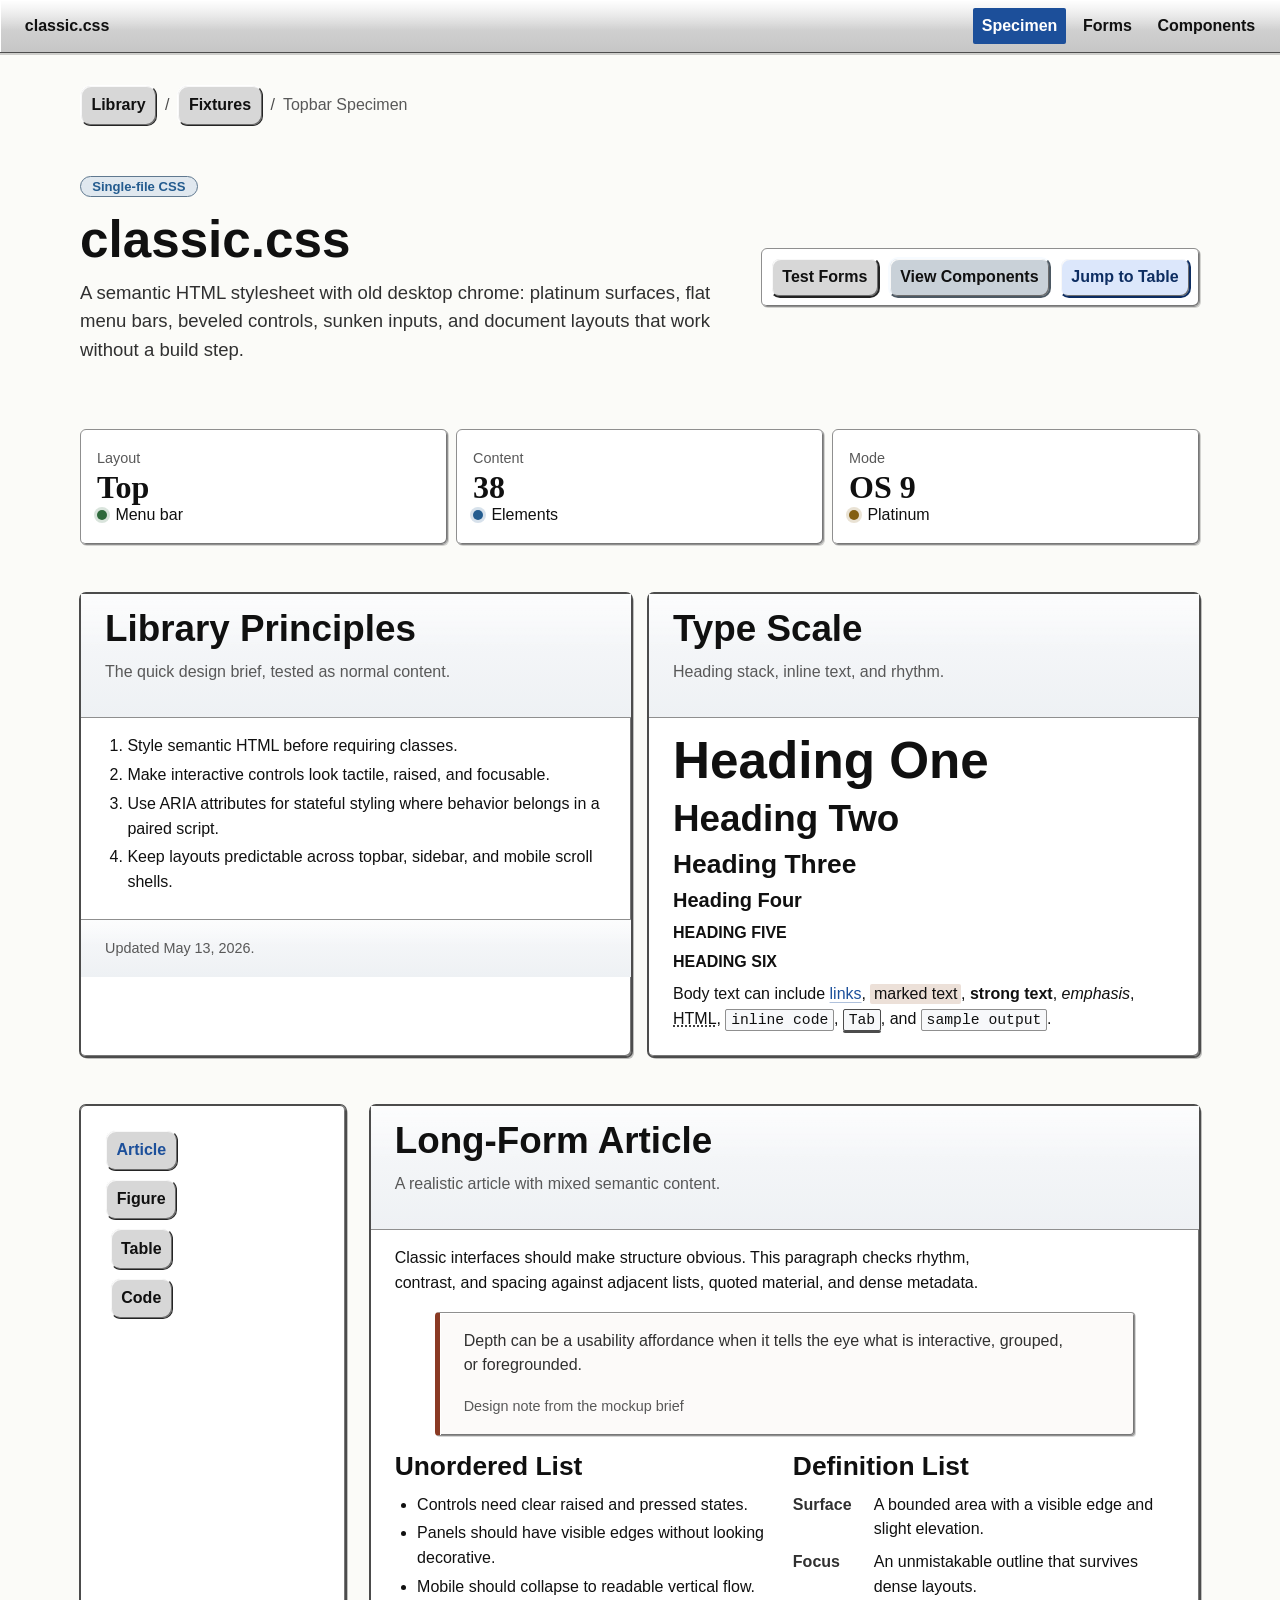
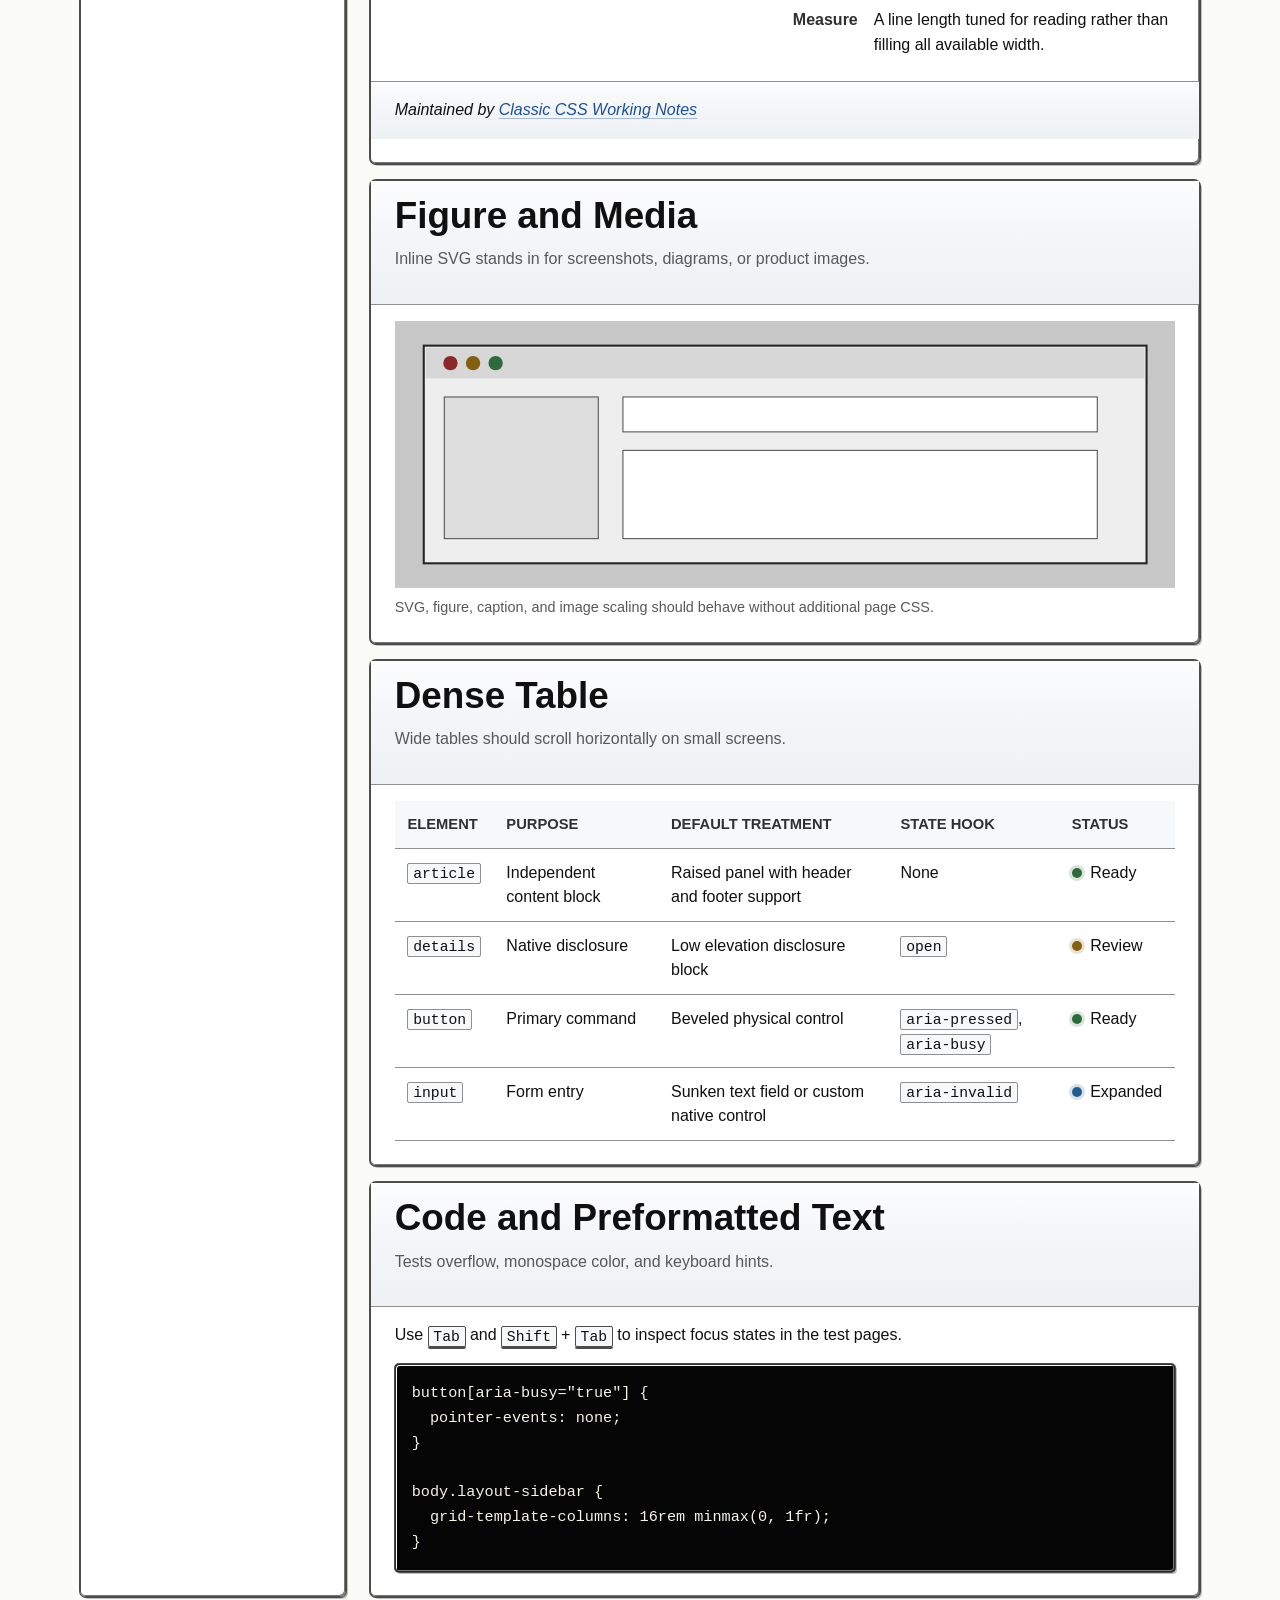
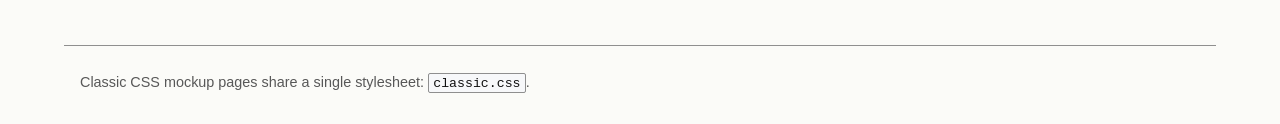
==== commit 5b87c407: "Polish and Accessibility pass" ====
--- a/demo/index.html
+++ b/demo/index.html
@@ -1,4 +1,4 @@
-<!doctype html>
+<!DOCTYPE html>
 <html lang="en">
   <head>
     <meta charset="utf-8">
@@ -29,14 +29,14 @@
 
       <section class="split" aria-labelledby="intro-title" data-jumpable data-jump-label="Specimen intro" data-jump-aliases="intro overview topbar">
         <div>
-          <p class="badge" data-variant="info">Topbar layout</p>
-          <h1 id="intro-title">A deeper document specimen.</h1>
-          <p class="lead">This page uses the top-bar layout and pushes prose, lists, tables, figures, article chrome, inline semantics, and utility layouts through one stylesheet.</p>
-        </div>
-        <div class="toolbar" aria-label="Specimen actions">
-          <a href="forms.html" role="button">Test Forms</a>
-          <a href="components.html" role="button" class="secondary">View Components</a>
-          <a href="#density-table" role="button" class="outline">Jump to Table</a>
+          <p class="badge" data-variant="info">Single-file CSS</p>
+          <h1 id="intro-title">classic.css</h1>
+          <p class="lead">A semantic HTML stylesheet with old desktop chrome: platinum surfaces, flat menu bars, beveled controls, sunken inputs, and document layouts that work without a build step.</p>
+        </div>
+        <div class="toolbar" role="group" aria-label="Specimen actions">
+          <a href="forms.html" class="button">Test Forms</a>
+          <a href="components.html" class="button secondary">View Components</a>
+          <a href="#density-table" class="button outline">Jump to Table</a>
         </div>
       </section>
 
@@ -44,7 +44,7 @@
         <div class="stat">
           <small>Layout</small>
           <strong>Top</strong>
-          <span class="status">Sticky bar</span>
+          <span class="status">Menu bar</span>
         </div>
         <div class="stat">
           <small>Content</small>
@@ -86,7 +86,7 @@
           <h4>Heading Four</h4>
           <h5>Heading Five</h5>
           <h6>Heading Six</h6>
-          <p>Body text can include <a href="#">links</a>, <mark>marked text</mark>, <strong>strong text</strong>, <em>emphasis</em>, <abbr title="HyperText Markup Language">HTML</abbr>, <code>inline code</code>, <kbd>Tab</kbd>, and <samp>sample output</samp>.</p>
+          <p>Body text can include <a href="#content-title">links</a>, <mark>marked text</mark>, <strong>strong text</strong>, <em>emphasis</em>, <abbr title="HyperText Markup Language">HTML</abbr>, <code>inline code</code>, <kbd>Tab</kbd>, and <samp>sample output</samp>.</p>
         </article>
       </section>
 
--- a/classic.css
+++ b/classic.css
@@ -45,7 +45,7 @@
         cursor: pointer;
     }
 
-    /* Jump targets account for sticky top bars. */
+    /* Jump targets leave room around classic page chrome. */
     :target {
         scroll-margin-block: 6rem;
     }
@@ -65,8 +65,8 @@
         --font-mono: "SFMono-Regular", Consolas, "Liberation Mono", Menlo, monospace;
 
         /* Core surfaces and text */
-        --background: #f3f4f6;
-        --background-accent: #ebedf0;
+        --background: #fbfbf8;
+        --background-accent: #f0f1f2;
         --surface: #ffffff;
         --surface-2: #f7f8fa;
         --surface-3: #eef1f4;
@@ -93,16 +93,25 @@
         --lowlight: #777777;
         --button-face: #d7d7d7;
         --button-face-light: #f8f8f8;
+        --button-face-hover: #e4e4e4;
         --button-face-mid: #c9c9c9;
         --button-face-dark: #9d9d9d;
         --button-edge: #242424;
         --button-groove: #6d6d6d;
+        --button-secondary-face: #c9d1d8;
+        --button-secondary-face-hover: #d7e0e7;
+        --button-secondary-face-pressed: #b7c0c8;
+        --button-secondary-edge: #4d5963;
+        --button-secondary-highlight: #f7fbff;
         --button-blue-face: #dce7fb;
         --button-blue-mid: #9db7e3;
         --button-blue-dark: #5b7eb8;
+        --terminal-bg: #050505;
+        --terminal-border: #2c2c2c;
+        --terminal-text: #f7f3e8;
 
         /* Interaction and elevation */
-        --focus: rgba(28, 79, 154, 0.34);
+        --focus: #1c4f9a;
         --selection: rgba(28, 79, 154, 0.18);
         --shadow-color: rgba(0, 0, 0, 0.28);
         --shadow-tight:
@@ -142,14 +151,11 @@
         --control-height: 2.55rem;
         --line-height: 1.55;
 
-        /* Elevation aliases for opt-in surface classes */
-        --surface-elev-1: var(--surface);
+        /* Elevation aliases for opt-in surfaces */
         --surface-elev-2: linear-gradient(180deg, color-mix(in srgb, var(--surface) 88%, var(--highlight)), var(--surface));
         --surface-elev-3: linear-gradient(180deg, color-mix(in srgb, var(--surface) 78%, var(--highlight)), var(--surface-2));
-        --elev-border-1: var(--border);
         --elev-border-2: var(--border-strong);
         --elev-border-3: color-mix(in srgb, var(--border-strong) 84%, #000000);
-        --elev-shadow-1: var(--shadow-tight);
         --elev-shadow-2: var(--shadow-raised);
         --elev-shadow-3:
             1px 1px 0 var(--highlight) inset,
@@ -159,31 +165,6 @@
             8px 8px 20px rgba(0, 0, 0, 0.18);
     }
 
-    /* Theme presets override tokens only. */
-    body.theme-platinum {
-        --primary: #1c4f9a;
-        --accent: #8a3a24;
-    }
-
-    body.theme-paper {
-        --background: #ddd8ca;
-        --background-accent: #cec8b9;
-        --surface: #f3efe2;
-        --surface-2: #e4dece;
-        --surface-3: #d4ccba;
-        --primary: #315b6d;
-        --accent: #8a4b2f;
-    }
-
-    body.theme-terminal-office {
-        --background: #c9d0c4;
-        --background-accent: #b8c0b1;
-        --surface: #dde4d8;
-        --surface-2: #ccd5c8;
-        --surface-3: #bec7ba;
-        --primary: #2d5f3b;
-        --accent: #5a3f26;
-    }
 }
 
 @layer base {
@@ -237,26 +218,26 @@
         color: var(--text);
         font-family: var(--font-sans);
         font-weight: 700;
-        letter-spacing: 0.01em;
+        letter-spacing: 0;
         line-height: 1.08;
         margin: 0 0 var(--space-3);
         text-wrap: balance;
     }
 
     h1 {
-        font-size: clamp(2.3rem, 4vw, 3.35rem);
+        font-size: 2.35rem;
     }
 
     h2 {
-        font-size: clamp(1.7rem, 2.7vw, 2.4rem);
+        font-size: 1.75rem;
     }
 
     h3 {
-        font-size: clamp(1.35rem, 1.9vw, 1.75rem);
+        font-size: 1.35rem;
     }
 
     h4 {
-        font-size: clamp(1.08rem, 1.2vw, 1.28rem);
+        font-size: 1.08rem;
     }
 
     h5,
@@ -268,9 +249,22 @@
 
     @media (min-width: 48rem) {
 
-        h1,
+        h1 {
+            font-size: 3.2rem;
+            line-height: 1.04;
+        }
+
         h2 {
+            font-size: 2.3rem;
             line-height: 1.04;
+        }
+
+        h3 {
+            font-size: 1.65rem;
+        }
+
+        h4 {
+            font-size: 1.25rem;
         }
     }
 
@@ -297,25 +291,6 @@
         text-decoration-color: color-mix(in srgb, var(--primary) 35%, transparent);
         text-decoration-thickness: 0.08em;
         text-underline-offset: 0.18em;
-    }
-
-    /* Density presets */
-    .density-calm {
-        --control-height: 2.75rem;
-        --line-height: 1.62;
-        --space-2: 0.58rem;
-        --space-3: 0.9rem;
-        --space-4: 1.15rem;
-        --space-5: 1.72rem;
-    }
-
-    .density-compact {
-        --control-height: 2.2rem;
-        --line-height: 1.42;
-        --space-2: 0.38rem;
-        --space-3: 0.62rem;
-        --space-4: 0.88rem;
-        --space-5: 1.22rem;
     }
 
     a:hover {
@@ -380,11 +355,12 @@
     }
 
     pre {
-        background: #181713;
-        border: 1px solid #332f27;
+        background: var(--terminal-bg);
+        border: 1px solid var(--terminal-border);
         border-radius: var(--radius-2);
         box-shadow: var(--shadow-raised);
-        color: #f5ead8;
+        color: var(--terminal-text);
+        line-height: 1.55;
         overflow: auto;
         padding: var(--space-4);
     }
@@ -393,6 +369,7 @@
         background: transparent;
         border: 0;
         color: inherit;
+        font-size: 0.95em;
         padding: 0;
     }
 
@@ -465,13 +442,11 @@
     body.layout-sidebar,
     body.layout-scroll {
         min-height: 100vh;
-        --sticky-stack-offset: 0;
     }
 
     body.layout-topbar {
         display: grid;
         grid-template-rows: auto 1fr auto;
-        --sticky-stack-offset: 5rem;
     }
 
     /* Topbar shell */
@@ -498,19 +473,6 @@
             1px 1px 0 var(--highlight) inset,
             0 2px 0 rgba(0, 0, 0, 0.18);
         padding: var(--space-2) max(1rem, calc((100vw - var(--container-wide)) / 2));
-        position: static;
-        top: auto;
-        z-index: auto;
-    }
-
-    /* Generic sticky helpers for any element */
-    .sticky-top {
-        position: sticky;
-        top: var(--sticky-top, var(--sticky-stack-offset, 0));
-        z-index: 20;
-    }
-
-    .sticky-normal {
         position: static;
         top: auto;
         z-index: auto;
@@ -630,20 +592,6 @@
         width: min(100%, var(--container-narrow));
     }
 
-    /* Generic layout helpers */
-    .container {
-        width: min(100%, var(--container));
-        margin-inline: auto;
-    }
-
-    .narrow {
-        width: min(100%, var(--container-narrow));
-    }
-
-    .wide {
-        width: min(100%, var(--container-wide));
-    }
-
     .stack {
         display: flex;
         flex-direction: column;
@@ -697,21 +645,6 @@
         body.layout-sidebar>header {
             padding: var(--space-3) 0.75rem;
             position: static;
-        }
-
-        body.layout-topbar>header nav,
-        body.layout-topbar>header nav ul,
-        body.layout-topbar>header nav ol,
-        body.layout-sidebar>header nav,
-        body.layout-sidebar>header nav ul,
-        body.layout-sidebar>header nav ol {
-            align-items: stretch;
-            flex-direction: column;
-        }
-
-        body.layout-topbar>header nav a,
-        body.layout-sidebar>header nav a {
-            display: block;
         }
 
         body.layout-topbar>main,
@@ -737,46 +670,9 @@
             flex-direction: column;
         }
 
-        .toolbar {
-            align-items: stretch;
-            flex-direction: column;
-        }
-
-        .toolbar button,
-        .toolbar [role="button"],
-        .toolbar .button {
-            width: 100%;
-        }
-
-        form,
-        fieldset,
-        .field {
-            grid-template-columns: 1fr;
-        }
-
-        form>small,
-        fieldset>small,
-        .field>small,
-        .field>p,
-        .check,
-        .switch,
-        form> :is(button, input[type="button"], input[type="submit"], input[type="reset"], [role="button"], .button),
-        form> :is(input:not([type="checkbox"], [type="radio"], [type="range"], [type="button"], [type="submit"], [type="reset"]), select, textarea, progress, meter),
-        fieldset> :is(input:not([type="checkbox"], [type="radio"], [type="range"], [type="button"], [type="submit"], [type="reset"]), select, textarea, progress, meter),
-        .field> :is(input:not([type="checkbox"], [type="radio"], [type="range"], [type="button"], [type="submit"], [type="reset"]), select, textarea, progress, meter) {
-            grid-column: 1;
-        }
-
-        form>label:not(.check, .switch),
-        fieldset>label:not(.check, .switch),
-        .field>label {
-            justify-self: start;
-            padding-top: 0;
-            text-align: left;
-        }
-    }
-
-    /* Opt-in surfaces */
+    }
+
+    /* Opt-in surface */
     .surface {
         background: var(--surface-elev-2);
         border: 1px solid var(--elev-border-2);
@@ -784,31 +680,6 @@
         box-shadow: var(--elev-shadow-2);
         padding: var(--space-5);
     }
-
-    .elev-flat {
-        background: var(--surface-elev-1);
-        border: 1px solid var(--elev-border-1);
-        box-shadow: var(--elev-shadow-1);
-    }
-
-    .elev-raised {
-        background: var(--surface-elev-2);
-        border: 1px solid var(--elev-border-2);
-        box-shadow: var(--elev-shadow-2);
-    }
-
-    .elev-window {
-        background: var(--surface-elev-3);
-        border: 1px solid var(--elev-border-3);
-        box-shadow: var(--elev-shadow-3);
-    }
-
-    .band {
-        background: color-mix(in srgb, var(--surface) 86%, var(--background-accent));
-        border-block: 1px solid var(--border);
-        margin-inline: calc(50% - 50vw);
-        padding: var(--space-6) max(1rem, calc(50vw - var(--container) / 2));
-    }
 }
 
 @layer components {
@@ -849,6 +720,7 @@
     }
 
     nav a:not([role="button"]):not(.brand) {
+        align-items: center;
         background: var(--button-face);
         border: 1px solid;
         border-color: var(--highlight) var(--button-edge) var(--button-edge) var(--highlight);
@@ -873,6 +745,49 @@
         color: var(--primary);
     }
 
+    body.layout-topbar>header nav a:not([role="button"]),
+    body.layout-sidebar>header nav a:not([role="button"]) {
+        align-items: center;
+        background: transparent;
+        border: 0;
+        border-radius: var(--radius-1);
+        box-shadow: none;
+        display: inline-flex;
+        font-weight: 700;
+        min-height: 2rem;
+        min-width: 0;
+        padding: 0.35rem 0.55rem;
+        text-align: left;
+    }
+
+    body.layout-topbar>header nav a:not([role="button"]):hover,
+    body.layout-sidebar>header nav a:not([role="button"]):hover {
+        background: color-mix(in srgb, var(--primary) 10%, transparent);
+        color: var(--primary);
+    }
+
+    body.layout-topbar>header nav a[aria-current="page"],
+    body.layout-sidebar>header nav a[aria-current="page"] {
+        background: var(--primary);
+        color: var(--primary-text);
+    }
+
+    body.layout-topbar>header nav .brand,
+    body.layout-sidebar>header nav .brand {
+        letter-spacing: 0;
+        padding-left: 0;
+    }
+
+    body.layout-topbar>header nav .brand:hover,
+    body.layout-sidebar>header nav .brand:hover {
+        background: transparent;
+    }
+
+    body.layout-topbar>header nav .brand strong,
+    body.layout-sidebar>header nav .brand strong {
+        color: inherit;
+    }
+
     body.layout-sidebar>.sidebar nav,
     body.layout-sidebar>.sidebar nav ul,
     body.layout-sidebar>.sidebar nav ol,
@@ -949,21 +864,14 @@
     }
 
     /* Buttons */
-    button,
-    input[type="button"],
-    input[type="submit"],
-    input[type="reset"],
-    [role="button"],
-    .button {
+    :is(button, input[type="button"], input[type="submit"], input[type="reset"], [role="button"], .button) {
         align-items: center;
         appearance: none;
         background: var(--button-face);
         border-color: var(--highlight) var(--button-edge) var(--button-edge) var(--highlight);
         border-style: solid;
         border-width: 2px;
-
         border-radius: 10px;
-
         box-shadow:
             1px 1px 0 var(--button-face-light) inset,
             -1px -1px 0 var(--button-groove) inset;
@@ -980,23 +888,13 @@
         user-select: none;
     }
 
-    button:hover,
-    input[type="button"]:hover,
-    input[type="submit"]:hover,
-    input[type="reset"]:hover,
-    [role="button"]:hover,
-    .button:hover {
-        background: #e4e4e4;
+    :is(button, input[type="button"], input[type="submit"], input[type="reset"], [role="button"], .button):hover {
+        background: var(--button-face-hover);
         color: var(--text);
         text-decoration: none;
     }
 
-    button:active,
-    input[type="button"]:active,
-    input[type="submit"]:active,
-    input[type="reset"]:active,
-    [role="button"]:active,
-    .button:active {
+    :is(button, input[type="button"], input[type="submit"], input[type="reset"], [role="button"], .button):active {
         background: var(--button-face-mid);
         border-color: var(--button-edge) var(--highlight) var(--highlight) var(--button-edge);
         box-shadow:
@@ -1005,12 +903,7 @@
         transform: translate(1px, 1px);
     }
 
-    button[aria-pressed="true"],
-    input[type="button"][aria-pressed="true"],
-    input[type="submit"][aria-pressed="true"],
-    input[type="reset"][aria-pressed="true"],
-    [role="button"][aria-pressed="true"],
-    .button[aria-pressed="true"] {
+    :is(button, input[type="button"], input[type="submit"], input[type="reset"], [role="button"], .button)[aria-pressed="true"] {
         background: var(--button-face-mid);
         border-color: var(--button-edge) var(--highlight) var(--highlight) var(--button-edge);
         box-shadow:
@@ -1019,95 +912,64 @@
         transform: translate(1px, 1px);
     }
 
-    button.secondary,
-    input.secondary,
-    [role="button"].secondary,
-    .button.secondary {
-        background: var(--surface-2);
-        border-color: var(--highlight) var(--button-edge) var(--button-edge) var(--highlight);
+    :is(button, input[type="button"], input[type="submit"], input[type="reset"], [role="button"], .button).secondary {
+        background: var(--button-secondary-face);
+        border-color: var(--button-secondary-highlight) var(--button-secondary-edge) var(--button-secondary-edge) var(--button-secondary-highlight);
         color: var(--text);
     }
 
-    button.secondary:hover,
-    input.secondary:hover,
-    [role="button"].secondary:hover,
-    .button.secondary:hover {
-        background: #e6e6e6;
+    :is(button, input[type="button"], input[type="submit"], input[type="reset"], [role="button"], .button).secondary:hover {
+        background: var(--button-secondary-face-hover);
         color: var(--text);
     }
 
-    button.contrast,
-    input.contrast,
-    [role="button"].contrast,
-    .button.contrast {
+    :is(button, input[type="button"], input[type="submit"], input[type="reset"], [role="button"], .button).contrast {
         background: #2f2f2f;
         border-color: #777777 #050505 #050505 #777777;
         color: #ffffff;
         text-shadow: 0 -1px 0 #000000;
     }
 
-    button.outline,
-    input.outline,
-    [role="button"].outline,
-    .button.outline {
+    :is(button, input[type="button"], input[type="submit"], input[type="reset"], [role="button"], .button).outline {
         background: var(--button-blue-face);
         border-color: var(--highlight) var(--primary-active) var(--primary-active) var(--highlight);
         color: #0d2d61;
     }
 
-    button.secondary:active,
-    input.secondary:active,
-    [role="button"].secondary:active,
-    .button.secondary:active {
-        background: var(--button-face-mid);
-        border-color: var(--button-edge) var(--highlight) var(--highlight) var(--button-edge);
-    }
-
-    button.outline:active,
-    input.outline:active,
-    [role="button"].outline:active,
-    .button.outline:active {
+    :is(button, input[type="button"], input[type="submit"], input[type="reset"], [role="button"], .button).secondary:active {
+        background: var(--button-secondary-face-pressed);
+        border-color: var(--button-secondary-edge) var(--button-secondary-highlight) var(--button-secondary-highlight) var(--button-secondary-edge);
+    }
+
+    :is(button, input[type="button"], input[type="submit"], input[type="reset"], [role="button"], .button).outline:active {
         background: var(--button-blue-mid);
         border-color: var(--primary-active) var(--highlight) var(--highlight) var(--primary-active);
     }
 
-    button.contrast:active,
-    input.contrast:active,
-    [role="button"].contrast:active,
-    .button.contrast:active {
+    :is(button, input[type="button"], input[type="submit"], input[type="reset"], [role="button"], .button).contrast:active {
         background: #1b1b1b;
         border-color: #050505 #777777 #777777 #050505;
     }
 
-    button.ghost,
-    input.ghost,
-    [role="button"].ghost,
-    .button.ghost {
+    :is(button, input[type="button"], input[type="submit"], input[type="reset"], [role="button"], .button).ghost {
         background: transparent;
         border-color: transparent;
         box-shadow: none;
         color: var(--primary);
     }
 
-    button.ghost:active,
-    input.ghost:active,
-    [role="button"].ghost:active,
-    .button.ghost:active {
+    :is(button, input[type="button"], input[type="submit"], input[type="reset"], [role="button"], .button).ghost:active {
         background: transparent;
         border-color: transparent;
         box-shadow: none;
     }
 
-    button[aria-busy="true"],
-    [role="button"][aria-busy="true"],
-    .button[aria-busy="true"] {
+    :is(button, [role="button"], .button)[aria-busy="true"] {
         pointer-events: none;
         position: relative;
     }
 
-    button[aria-busy="true"]::before,
-    [role="button"][aria-busy="true"]::before,
-    .button[aria-busy="true"]::before {
+    :is(button, [role="button"], .button)[aria-busy="true"]::before {
         animation: classic-spin 0.8s linear infinite;
         border: 2px solid currentColor;
         border-right-color: transparent;
@@ -1513,8 +1375,7 @@
         border-left-color: var(--variant);
     }
 
-    .badge,
-    .tag {
+    .badge {
         align-items: center;
         background: var(--surface-2);
         border: 1px solid var(--border);
@@ -1529,8 +1390,7 @@
         white-space: nowrap;
     }
 
-    .badge[data-variant],
-    .tag[data-variant] {
+    .badge[data-variant] {
         background: color-mix(in srgb, var(--variant) 14%, var(--surface));
         border-color: color-mix(in srgb, var(--variant) 45%, var(--border));
         color: var(--variant);
@@ -1593,6 +1453,8 @@
     }
 
     /* Tabs and toolbars */
+    nav.tabs,
+    .tabs,
     [role="tablist"] {
         border-bottom: 1px solid var(--border);
         display: flex;
@@ -1600,6 +1462,8 @@
         gap: var(--space-1);
     }
 
+    nav.tabs a.tab,
+    .tab,
     [role="tab"] {
         background: var(--surface-2);
         border: 1px solid var(--border);
@@ -1610,6 +1474,8 @@
         text-decoration: none;
     }
 
+    nav.tabs a.tab[aria-current="page"],
+    .tab[aria-current="page"],
     [role="tab"][aria-selected="true"] {
         background: var(--surface);
         color: var(--primary);
@@ -1665,6 +1531,34 @@
         .toolbar [role="button"],
         .toolbar .button {
             width: 100%;
+        }
+
+        form,
+        fieldset,
+        .field {
+            grid-template-columns: 1fr;
+            text-align: left;
+        }
+
+        form>small,
+        fieldset>small,
+        .field>small,
+        .field>p,
+        .check,
+        .switch,
+        form> :is(button, input[type="button"], input[type="submit"], input[type="reset"], [role="button"], .button),
+        form> :is(input:not([type="checkbox"], [type="radio"], [type="range"], [type="button"], [type="submit"], [type="reset"]), select, textarea, progress, meter),
+        fieldset> :is(input:not([type="checkbox"], [type="radio"], [type="range"], [type="button"], [type="submit"], [type="reset"]), select, textarea, progress, meter),
+        .field> :is(input:not([type="checkbox"], [type="radio"], [type="range"], [type="button"], [type="submit"], [type="reset"]), select, textarea, progress, meter) {
+            grid-column: 1;
+        }
+
+        form>label:not(.check, .switch),
+        fieldset>label:not(.check, .switch),
+        .field>label {
+            justify-self: start;
+            padding-top: 0;
+            text-align: left;
         }
     }
 
@@ -1761,7 +1655,7 @@
         font-size: 0.92rem;
         font-weight: 700;
         justify-content: space-between;
-        letter-spacing: 0.02em;
+        letter-spacing: 0;
         padding: 0.45rem 0.7rem;
         text-transform: uppercase;
     }
@@ -1801,12 +1695,30 @@
         overflow: auto;
     }
 
+    .classic-command-palette [role="option"] {
+        cursor: pointer;
+    }
+
+    .classic-command-palette [role="option"]:hover .classic-command-item {
+        background: var(--button-secondary-face-hover);
+    }
+
     .classic-command-item {
         align-items: flex-start;
+        background: var(--button-secondary-face);
+        border: 2px solid;
+        border-color: var(--button-secondary-highlight) var(--button-secondary-edge) var(--button-secondary-edge) var(--button-secondary-highlight);
+        border-radius: var(--radius-2);
+        box-shadow: 1px 1px 0 var(--button-face-light) inset, -1px -1px 0 var(--button-groove) inset;
+        color: var(--text);
         display: flex;
         flex-wrap: wrap;
         gap: 0.35rem 0.65rem;
+        justify-content: space-between;
+        min-height: 2.15rem;
+        padding: 0.5rem 0.65rem;
         text-align: left;
+        width: 100%;
     }
 
     .classic-command-palette [role="option"][aria-selected="true"] .classic-command-item {
@@ -1827,15 +1739,6 @@
         text-align: center;
     }
 
-    .split-pane {
-        display: grid;
-        grid-template-columns: minmax(12rem, 16rem) minmax(0, 1fr);
-    }
-
-    .split-pane> :first-child {
-        border-right: 1px solid var(--border);
-    }
-
     /* Dialogs and app primitives */
     dialog {
         background: var(--surface);
@@ -1887,36 +1790,6 @@
         line-height: 1;
     }
 
-    .empty-state {
-        align-items: center;
-        background: linear-gradient(180deg, color-mix(in srgb, var(--surface) 90%, var(--highlight)), var(--surface));
-        border: 1px dashed color-mix(in srgb, var(--border) 88%, var(--primary) 12%);
-        border-radius: var(--radius-3);
-        color: var(--muted);
-        display: grid;
-        justify-items: center;
-        min-height: 9rem;
-        padding: var(--space-5);
-        text-align: center;
-    }
-
-    .skeleton {
-        animation: classic-pulse 1.5s ease-in-out infinite;
-        background: linear-gradient(90deg, var(--surface-2), color-mix(in srgb, var(--surface-2) 70%, var(--highlight)), var(--surface-2));
-        background-size: 200% 100%;
-        border-radius: var(--radius-2);
-        color: transparent;
-    }
-
-    @keyframes classic-pulse {
-        0% {
-            background-position: 200% 0;
-        }
-
-        100% {
-            background-position: -200% 0;
-        }
-    }
 }
 
 @layer utilities {
@@ -1945,15 +1818,15 @@
     }
 
     /* Interaction polish */
-    :is(button, input[type="button"], input[type="submit"], input[type="reset"], [role="button"], .button, .menu a, .menu button, .pagination a, [role="tab"], nav a) {
+    :is(button, input[type="button"], input[type="submit"], input[type="reset"], [role="button"], .button, .menu a, .menu button, .pagination a, .tab, [role="tab"], nav a) {
         transition: transform 120ms ease, box-shadow 130ms ease, filter 140ms ease, background 150ms ease, color 130ms ease;
     }
 
-    :is(button, input[type="button"], input[type="submit"], input[type="reset"], [role="button"], .button, .menu a, .menu button, .pagination a, [role="tab"], nav a):hover {
+    :is(button, input[type="button"], input[type="submit"], input[type="reset"], [role="button"], .button, .menu a, .menu button, .pagination a, .tab, [role="tab"], nav a):hover {
         filter: saturate(1.04);
     }
 
-    :is(button, input[type="button"], input[type="submit"], input[type="reset"], [role="button"], .button, .menu a, .menu button, .pagination a, [role="tab"], nav a):active {
+    :is(button, input[type="button"], input[type="submit"], input[type="reset"], [role="button"], .button, .menu a, .menu button, .pagination a, .tab, [role="tab"], nav a):active {
         transform: translate(1px, 1px);
     }
 
@@ -1980,7 +1853,4 @@
         width: 1px;
     }
 
-    .bleed {
-        margin-inline: calc(50% - 50vw);
-    }
 }
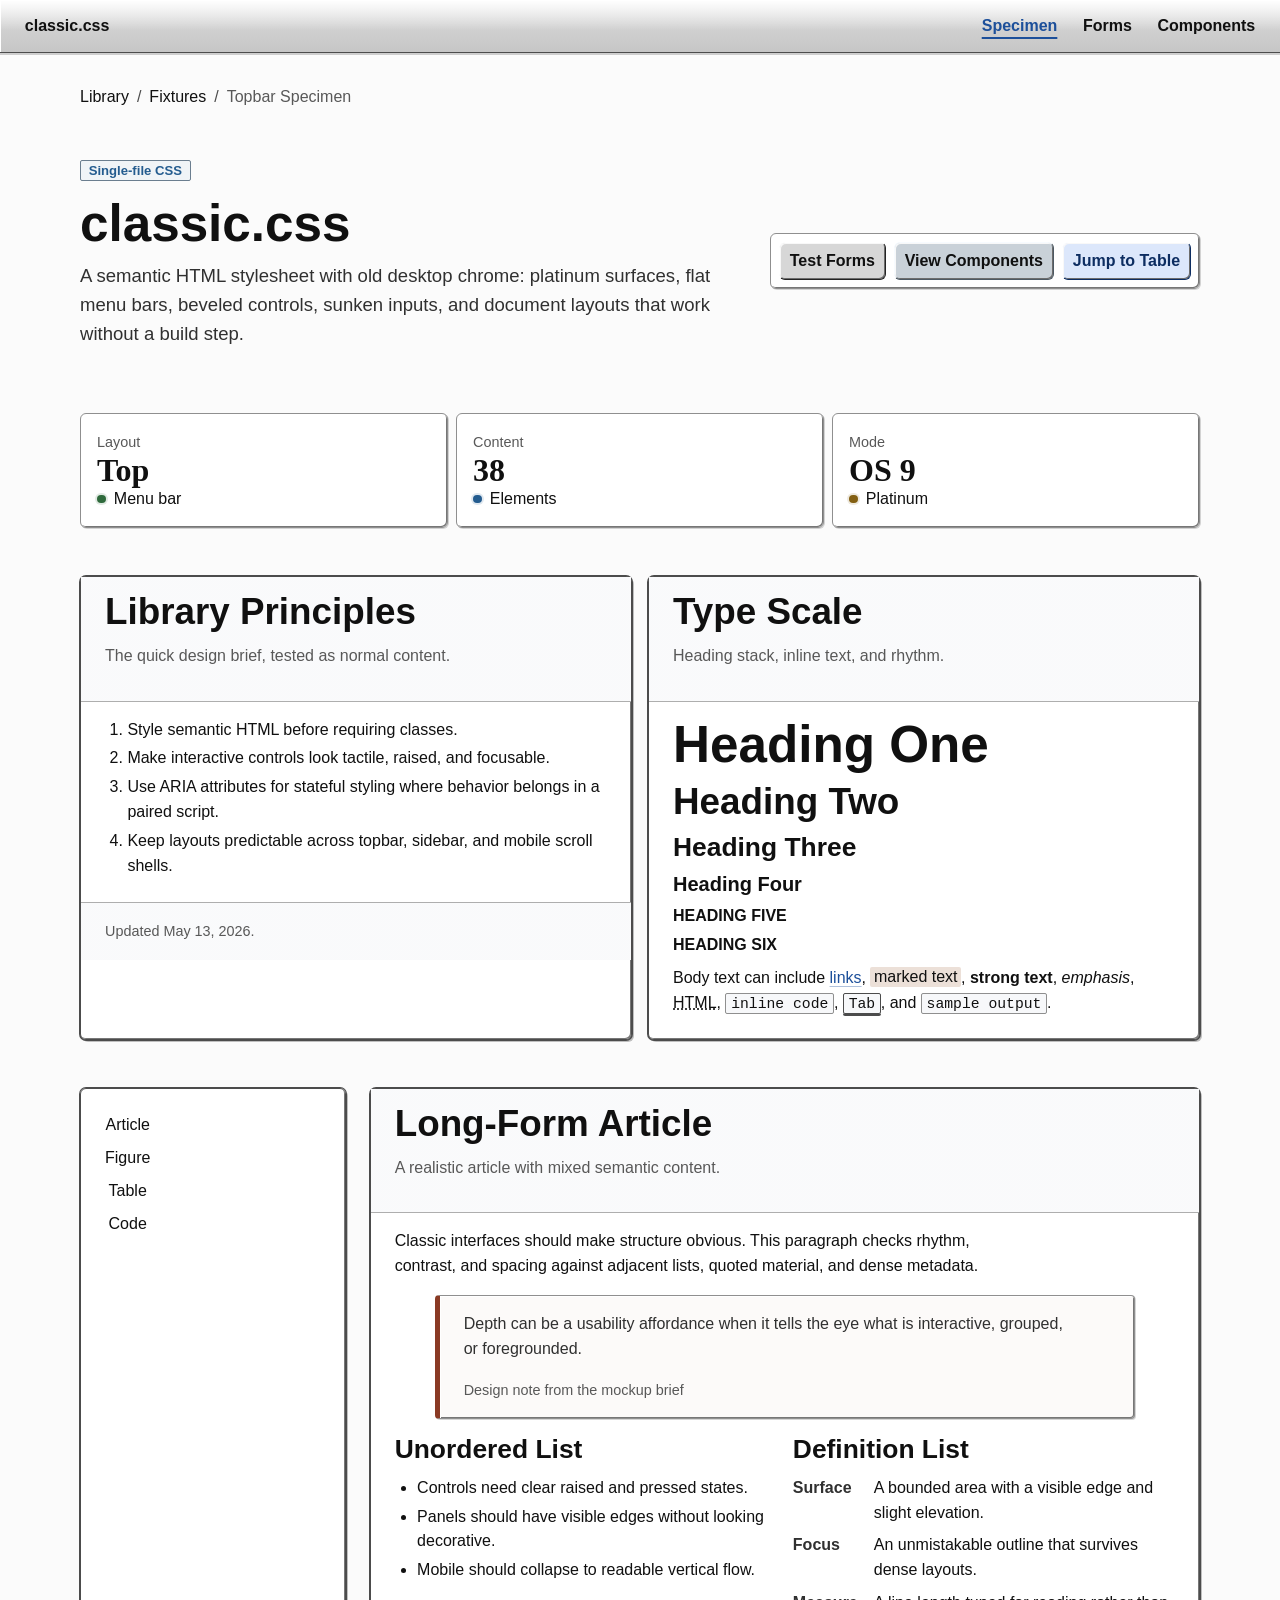
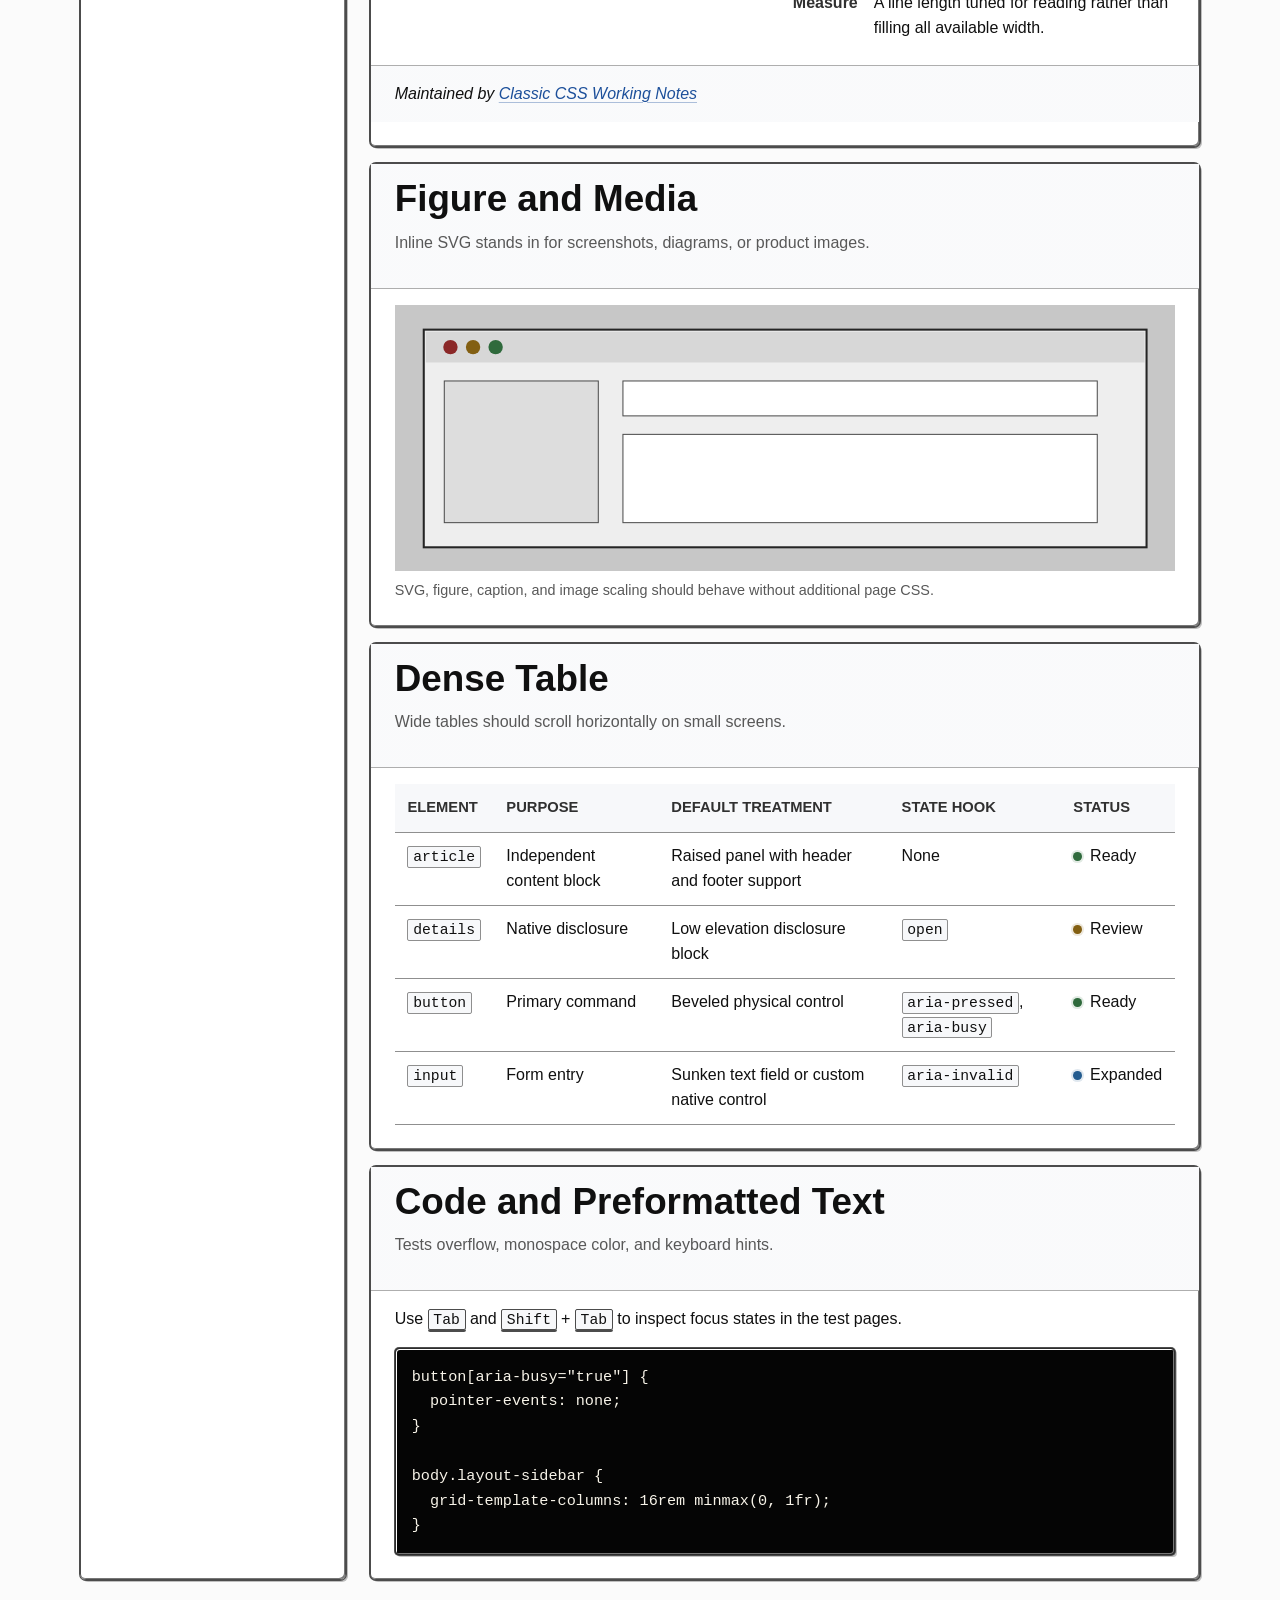
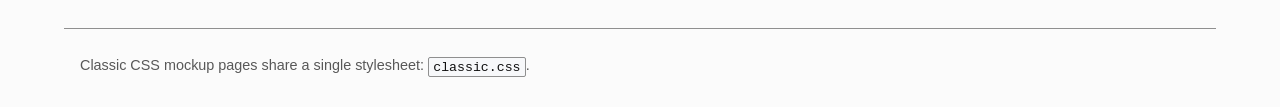
==== commit 73e7e200: "Added Hamburger menus for mobile views" ====
--- a/demo/index.html
+++ b/demo/index.html
@@ -235,6 +235,7 @@
       <small>Classic CSS mockup pages share a single stylesheet: <code>classic.css</code>.</small>
     </footer>
 
+    <script src="../classic.enhance.js"></script>
     <script src="../classic.commands.js"></script>
   </body>
 </html>
--- a/classic.css
+++ b/classic.css
@@ -65,7 +65,7 @@
         --font-mono: "SFMono-Regular", Consolas, "Liberation Mono", Menlo, monospace;
 
         /* Core surfaces and text */
-        --background: #fbfbf8;
+        --background: #fbfbfb;
         --background-accent: #f0f1f2;
         --surface: #ffffff;
         --surface-2: #f7f8fa;
@@ -293,6 +293,11 @@
         text-underline-offset: 0.18em;
     }
 
+    a:visited {
+        color: color-mix(in srgb, var(--primary) 62%, var(--accent));
+        text-decoration-color: color-mix(in srgb, var(--primary) 24%, var(--accent));
+    }
+
     a:hover {
         color: var(--primary-hover);
         text-decoration-color: currentColor;
@@ -464,7 +469,8 @@
     }
 
     body.layout-topbar>header,
-    body.layout-sidebar>header {
+    body.layout-sidebar>header,
+    body.layout-scroll>header {
         background:
             linear-gradient(180deg, var(--highlight), transparent 58%),
             linear-gradient(180deg, #dddddd, #c6c6c6);
@@ -479,7 +485,8 @@
     }
 
     body.layout-topbar>header>nav,
-    body.layout-sidebar>header>nav {
+    body.layout-sidebar>header>nav,
+    body.layout-scroll>header>nav {
         margin-inline: auto;
         width: min(100%, var(--container-wide));
     }
@@ -565,25 +572,9 @@
         overflow-x: hidden;
     }
 
-    body.layout-scroll>header,
     body.layout-scroll>main,
     body.layout-scroll>footer {
         padding-inline: 0.75rem;
-    }
-
-    body.layout-scroll>header {
-        padding-block: var(--space-3);
-    }
-
-    body.layout-scroll>header nav,
-    body.layout-scroll>header nav ul,
-    body.layout-scroll>header nav ol {
-        align-items: stretch;
-        flex-direction: column;
-    }
-
-    body.layout-scroll>header nav a {
-        display: block;
     }
 
     body.layout-scroll>main {
@@ -642,7 +633,8 @@
         }
 
         body.layout-topbar>header,
-        body.layout-sidebar>header {
+        body.layout-sidebar>header,
+        body.layout-scroll>header {
             padding: var(--space-3) 0.75rem;
             position: static;
         }
@@ -699,6 +691,10 @@
         text-decoration: none;
     }
 
+    nav a:visited {
+        color: var(--text);
+    }
+
     nav a:hover {
         color: var(--primary);
     }
@@ -719,34 +715,43 @@
         max-width: none;
     }
 
-    nav a:not([role="button"]):not(.brand) {
+    body.layout-sidebar>.sidebar nav a:not([role="button"]):not(.brand) {
         align-items: center;
         background: var(--button-face);
         border: 1px solid;
         border-color: var(--highlight) var(--button-edge) var(--button-edge) var(--highlight);
-        border-radius: 10px 11px 10px 11px;
+        border-radius: var(--radius-3);
         box-shadow:
             1px 1px 0 var(--button-face-light) inset,
             -1px -1px 0 var(--button-groove) inset;
-        display: inline-flex;
+        display: flex;
         font-weight: 700;
-        justify-content: center;
-        min-height: var(--control-height);
+        min-height: 2.35rem;
         min-width: 2.75rem;
-        padding: 0.45rem 0.65rem;
-        text-align: center;
+        padding: 0.42rem 0.7rem;
         user-select: none;
     }
 
-    nav a[aria-current="page"] {
-        background: linear-gradient(180deg, color-mix(in srgb, var(--primary) 14%, var(--button-face-light)), var(--button-face));
-        border: 1px solid color-mix(in srgb, var(--primary) 48%, var(--border-strong));
-        box-shadow: var(--shadow-tight);
-        color: var(--primary);
+    body.layout-sidebar>.sidebar nav a:not([role="button"]):not(.brand) {
+        justify-content: flex-start;
+        text-align: left;
+    }
+
+    body.layout-sidebar>.sidebar nav a[aria-current="page"]:not([role="button"]):not(.brand) {
+        background: color-mix(in srgb, var(--primary) 8%, var(--surface));
+        border-color: color-mix(in srgb, var(--primary) 35%, var(--border));
+        color: var(--primary-active);
+    }
+
+    body.layout-sidebar>.sidebar nav a[aria-current="page"]:not([role="button"]):not(.brand) {
+        box-shadow:
+            3px 0 0 var(--primary) inset,
+            1px 1px 0 var(--highlight) inset;
     }
 
     body.layout-topbar>header nav a:not([role="button"]),
-    body.layout-sidebar>header nav a:not([role="button"]) {
+    body.layout-sidebar>header nav a:not([role="button"]),
+    body.layout-scroll>header nav a:not([role="button"]) {
         align-items: center;
         background: transparent;
         border: 0;
@@ -761,48 +766,84 @@
     }
 
     body.layout-topbar>header nav a:not([role="button"]):hover,
-    body.layout-sidebar>header nav a:not([role="button"]):hover {
+    body.layout-sidebar>header nav a:not([role="button"]):hover,
+    body.layout-scroll>header nav a:not([role="button"]):hover {
         background: color-mix(in srgb, var(--primary) 10%, transparent);
         color: var(--primary);
     }
 
     body.layout-topbar>header nav a[aria-current="page"],
-    body.layout-sidebar>header nav a[aria-current="page"] {
-        background: var(--primary);
-        color: var(--primary-text);
+    body.layout-sidebar>header nav a[aria-current="page"],
+    body.layout-scroll>header nav a[aria-current="page"] {
+        background: transparent;
+        color: var(--primary);
+        text-decoration: underline;
+        text-decoration-thickness: 2px;
+        text-underline-offset: 0.38rem;
     }
 
     body.layout-topbar>header nav .brand,
-    body.layout-sidebar>header nav .brand {
+    body.layout-sidebar>header nav .brand,
+    body.layout-scroll>header nav .brand {
         letter-spacing: 0;
         padding-left: 0;
     }
 
     body.layout-topbar>header nav .brand:hover,
-    body.layout-sidebar>header nav .brand:hover {
+    body.layout-sidebar>header nav .brand:hover,
+    body.layout-scroll>header nav .brand:hover {
         background: transparent;
     }
 
     body.layout-topbar>header nav .brand strong,
-    body.layout-sidebar>header nav .brand strong {
+    body.layout-sidebar>header nav .brand strong,
+    body.layout-scroll>header nav .brand strong {
         color: inherit;
     }
 
     body.layout-sidebar>.sidebar nav,
     body.layout-sidebar>.sidebar nav ul,
-    body.layout-sidebar>.sidebar nav ol,
-    body.layout-scroll>header nav,
-    body.layout-scroll>header nav ul,
-    body.layout-scroll>header nav ol {
+    body.layout-sidebar>.sidebar nav ol {
         align-items: stretch;
         flex-direction: column;
         justify-content: flex-start;
         width: 100%;
     }
 
-    body.layout-sidebar>.sidebar nav a,
-    body.layout-scroll>header nav a {
+    body.layout-sidebar>.sidebar nav a {
+        width: 100%;
+    }
+
+    button.classic-nav-toggle {
+        display: none;
+    }
+
+    button.classic-nav-toggle::before {
+        background:
+            linear-gradient(currentColor, currentColor) 0 0 / 100% 2px no-repeat,
+            linear-gradient(currentColor, currentColor) 0 50% / 100% 2px no-repeat,
+            linear-gradient(currentColor, currentColor) 0 100% / 100% 2px no-repeat;
+        content: "";
         display: block;
+        height: 0.8rem;
+        width: 1.1rem;
+    }
+
+    button.classic-nav-toggle[aria-expanded="true"] {
+        background: var(--button-face-mid);
+        border-color: var(--button-edge) var(--highlight) var(--highlight) var(--button-edge);
+        box-shadow:
+            1px 1px 0 var(--button-groove) inset,
+            -1px -1px 0 var(--button-face-light) inset;
+    }
+
+    @media (min-width: 48.001rem) {
+
+        body.layout-topbar>header nav.classic-nav-enhanced button.classic-nav-toggle,
+        body.layout-sidebar>header nav.classic-nav-enhanced button.classic-nav-toggle,
+        body.layout-scroll>header nav.classic-nav-enhanced button.classic-nav-toggle {
+            display: none;
+        }
     }
 
     [aria-label="breadcrumb"] ol {
@@ -835,23 +876,21 @@
 
     article>header,
     article>footer {
-        background:
-            linear-gradient(180deg, rgba(255, 255, 255, 0.62), transparent 45%),
-            linear-gradient(180deg, color-mix(in srgb, var(--surface-2) 88%, var(--highlight)), var(--surface-3));
-        border-color: var(--border);
+        background: linear-gradient(180deg, color-mix(in srgb, var(--surface-2) 70%, var(--highlight)), color-mix(in srgb, var(--surface-2) 70%, var(--surface)));
+        border-color: color-mix(in srgb, var(--border) 72%, var(--surface));
         margin-inline: calc(var(--space-5) * -1);
         padding-inline: var(--space-5);
     }
 
     article>header {
-        border-bottom: 1px solid var(--border);
+        border-bottom: 1px solid color-mix(in srgb, var(--border) 72%, var(--surface));
         margin-bottom: var(--space-4);
         margin-top: calc(var(--space-5) * -1);
         padding-block: var(--space-4);
     }
 
     article>footer {
-        border-top: 1px solid var(--border);
+        border-top: 1px solid color-mix(in srgb, var(--border) 72%, var(--surface));
         margin-bottom: calc(var(--space-5) * -1);
         margin-top: var(--space-5);
         padding-block: var(--space-4);
@@ -871,7 +910,7 @@
         border-color: var(--highlight) var(--button-edge) var(--button-edge) var(--highlight);
         border-style: solid;
         border-width: 2px;
-        border-radius: 10px;
+        border-radius: var(--radius-3);
         box-shadow:
             1px 1px 0 var(--button-face-light) inset,
             -1px -1px 0 var(--button-groove) inset;
@@ -886,6 +925,10 @@
         text-align: center;
         text-decoration: none;
         user-select: none;
+    }
+
+    :is(a[role="button"], a.button):visited {
+        color: var(--text);
     }
 
     :is(button, input[type="button"], input[type="submit"], input[type="reset"], [role="button"], .button):hover {
@@ -1377,29 +1420,23 @@
 
     .badge {
         align-items: center;
-        background: var(--surface-2);
+        background: color-mix(in srgb, var(--surface-2) 72%, var(--surface));
         border: 1px solid var(--border);
-        border-radius: 999px;
+        border-radius: var(--radius-1);
         color: var(--muted-strong);
         display: inline-flex;
         font-size: 0.82rem;
         font-weight: 700;
         line-height: 1;
-        min-height: 1.55rem;
-        padding: 0.25rem 0.55rem;
+        min-height: 1.35rem;
+        padding: 0.18rem 0.48rem;
         white-space: nowrap;
     }
 
     .badge[data-variant] {
-        background: color-mix(in srgb, var(--variant) 14%, var(--surface));
-        border-color: color-mix(in srgb, var(--variant) 45%, var(--border));
+        background: color-mix(in srgb, var(--variant) 7%, var(--surface));
+        border-color: color-mix(in srgb, var(--variant) 34%, var(--border));
         color: var(--variant);
-    }
-
-    .badge {
-        border-radius: 9999px;
-        min-height: 0;
-        padding: 0.2rem 0.7rem;
     }
 
     .status {
@@ -1411,15 +1448,15 @@
     .status::before {
         background: var(--success);
         border-radius: 50%;
-        box-shadow: 0 0 0 3px color-mix(in srgb, var(--success) 18%, transparent);
+        box-shadow: 0 0 0 2px color-mix(in srgb, var(--success) 14%, transparent);
         content: "";
-        height: 0.65rem;
-        width: 0.65rem;
+        height: 0.55rem;
+        width: 0.55rem;
     }
 
     .status[data-variant]::before {
         background: var(--variant);
-        box-shadow: 0 0 0 3px color-mix(in srgb, var(--variant) 18%, transparent);
+        box-shadow: 0 0 0 2px color-mix(in srgb, var(--variant) 14%, transparent);
     }
 
     /* Disclosure and meters */
@@ -1456,7 +1493,7 @@
     nav.tabs,
     .tabs,
     [role="tablist"] {
-        border-bottom: 1px solid var(--border);
+        border-bottom: 1px solid color-mix(in srgb, var(--border) 78%, var(--surface));
         display: flex;
         flex-wrap: wrap;
         gap: var(--space-1);
@@ -1465,20 +1502,26 @@
     nav.tabs a.tab,
     .tab,
     [role="tab"] {
-        background: var(--surface-2);
-        border: 1px solid var(--border);
+        background: color-mix(in srgb, var(--surface-2) 70%, var(--surface));
+        border: 1px solid color-mix(in srgb, var(--border) 78%, var(--surface));
         border-bottom: 0;
         border-radius: var(--radius-2) var(--radius-2) 0 0;
         color: var(--muted-strong);
-        padding: 0.6rem 0.85rem;
+        padding: 0.52rem 0.78rem;
         text-decoration: none;
+    }
+
+    nav.tabs a.tab:visited,
+    a.tab:visited {
+        color: var(--muted-strong);
     }
 
     nav.tabs a.tab[aria-current="page"],
     .tab[aria-current="page"],
     [role="tab"][aria-selected="true"] {
         background: var(--surface);
-        color: var(--primary);
+        box-shadow: 0 2px 0 var(--primary) inset;
+        color: var(--primary-active);
         position: relative;
         top: 1px;
     }
@@ -1498,8 +1541,10 @@
     .toolbar button,
     .toolbar [role="button"],
     .toolbar .button {
-        min-height: 2.2rem;
-        padding: 0.38rem 0.65rem;
+        border-radius: var(--radius-3);
+        border-width: 1px;
+        min-height: 2.05rem;
+        padding: 0.34rem 0.62rem;
     }
 
     /* Responsive component behavior */
@@ -1510,7 +1555,10 @@
         body.layout-topbar>header nav ol,
         body.layout-sidebar>header nav,
         body.layout-sidebar>header nav ul,
-        body.layout-sidebar>header nav ol {
+        body.layout-sidebar>header nav ol,
+        body.layout-scroll>header nav,
+        body.layout-scroll>header nav ul,
+        body.layout-scroll>header nav ol {
             align-items: stretch;
             flex-direction: column;
             justify-content: flex-start;
@@ -1518,8 +1566,58 @@
         }
 
         body.layout-topbar>header nav a,
-        body.layout-sidebar>header nav a {
+        body.layout-sidebar>header nav a,
+        body.layout-scroll>header nav a {
             display: block;
+        }
+
+        body.layout-topbar>header nav.classic-nav-enhanced,
+        body.layout-sidebar>header nav.classic-nav-enhanced,
+        body.layout-scroll>header nav.classic-nav-enhanced {
+            align-items: center;
+            display: grid;
+            gap: var(--space-2);
+            grid-template-columns: minmax(0, 1fr) auto;
+        }
+
+        body.layout-topbar>header nav.classic-nav-enhanced .brand,
+        body.layout-sidebar>header nav.classic-nav-enhanced .brand,
+        body.layout-scroll>header nav.classic-nav-enhanced .brand {
+            display: inline-flex;
+            min-width: 0;
+        }
+
+        body.layout-topbar>header nav.classic-nav-enhanced>ul,
+        body.layout-topbar>header nav.classic-nav-enhanced>ol,
+        body.layout-sidebar>header nav.classic-nav-enhanced>ul,
+        body.layout-sidebar>header nav.classic-nav-enhanced>ol,
+        body.layout-scroll>header nav.classic-nav-enhanced>ul,
+        body.layout-scroll>header nav.classic-nav-enhanced>ol {
+            grid-column: 1 / -1;
+        }
+
+        body.layout-topbar>header nav.classic-nav-enhanced .classic-nav-toggle,
+        body.layout-sidebar>header nav.classic-nav-enhanced .classic-nav-toggle,
+        body.layout-scroll>header nav.classic-nav-enhanced .classic-nav-toggle {
+            display: inline-flex;
+            justify-self: end;
+            min-height: 2.2rem;
+            padding: 0.38rem 0.55rem;
+        }
+
+        body.layout-topbar>header nav.classic-nav-enhanced .classic-nav-toggle[aria-expanded="false"]~ul,
+        body.layout-topbar>header nav.classic-nav-enhanced .classic-nav-toggle[aria-expanded="false"]~ol,
+        body.layout-sidebar>header nav.classic-nav-enhanced .classic-nav-toggle[aria-expanded="false"]~ul,
+        body.layout-sidebar>header nav.classic-nav-enhanced .classic-nav-toggle[aria-expanded="false"]~ol,
+        body.layout-scroll>header nav.classic-nav-enhanced .classic-nav-toggle[aria-expanded="false"]~ul,
+        body.layout-scroll>header nav.classic-nav-enhanced .classic-nav-toggle[aria-expanded="false"]~ol {
+            display: none;
+        }
+
+        body.layout-topbar>header nav.classic-nav-enhanced li a,
+        body.layout-sidebar>header nav.classic-nav-enhanced li a,
+        body.layout-scroll>header nav.classic-nav-enhanced li a {
+            width: 100%;
         }
 
         .toolbar {
@@ -1594,6 +1692,10 @@
         width: 100%;
     }
 
+    .menu a:visited {
+        color: var(--text);
+    }
+
     .menu a:hover,
     .menu button:hover {
         background: var(--surface-2);
@@ -1618,7 +1720,7 @@
         background: var(--button-face);
         border: 2px solid;
         border-color: var(--highlight) var(--button-edge) var(--button-edge) var(--highlight);
-        border-radius: 10px 11px 10px 11px;
+        border-radius: var(--radius-3);
         box-shadow:
             1px 1px 0 var(--button-face-light) inset,
             -1px -1px 0 var(--button-groove) inset;
@@ -1631,10 +1733,17 @@
         user-select: none;
     }
 
+    .pagination a:visited {
+        color: var(--text);
+    }
+
     .pagination a[aria-current="page"] {
-        background: var(--primary);
-        border-color: var(--primary-active);
-        color: var(--primary-text);
+        background: var(--surface);
+        border-color: color-mix(in srgb, var(--primary) 22%, var(--border-strong));
+        box-shadow:
+            1px 1px 0 color-mix(in srgb, var(--button-groove) 45%, transparent) inset,
+            -1px -1px 0 var(--highlight) inset;
+        color: var(--primary);
     }
 
     /* Window chrome and command palette */
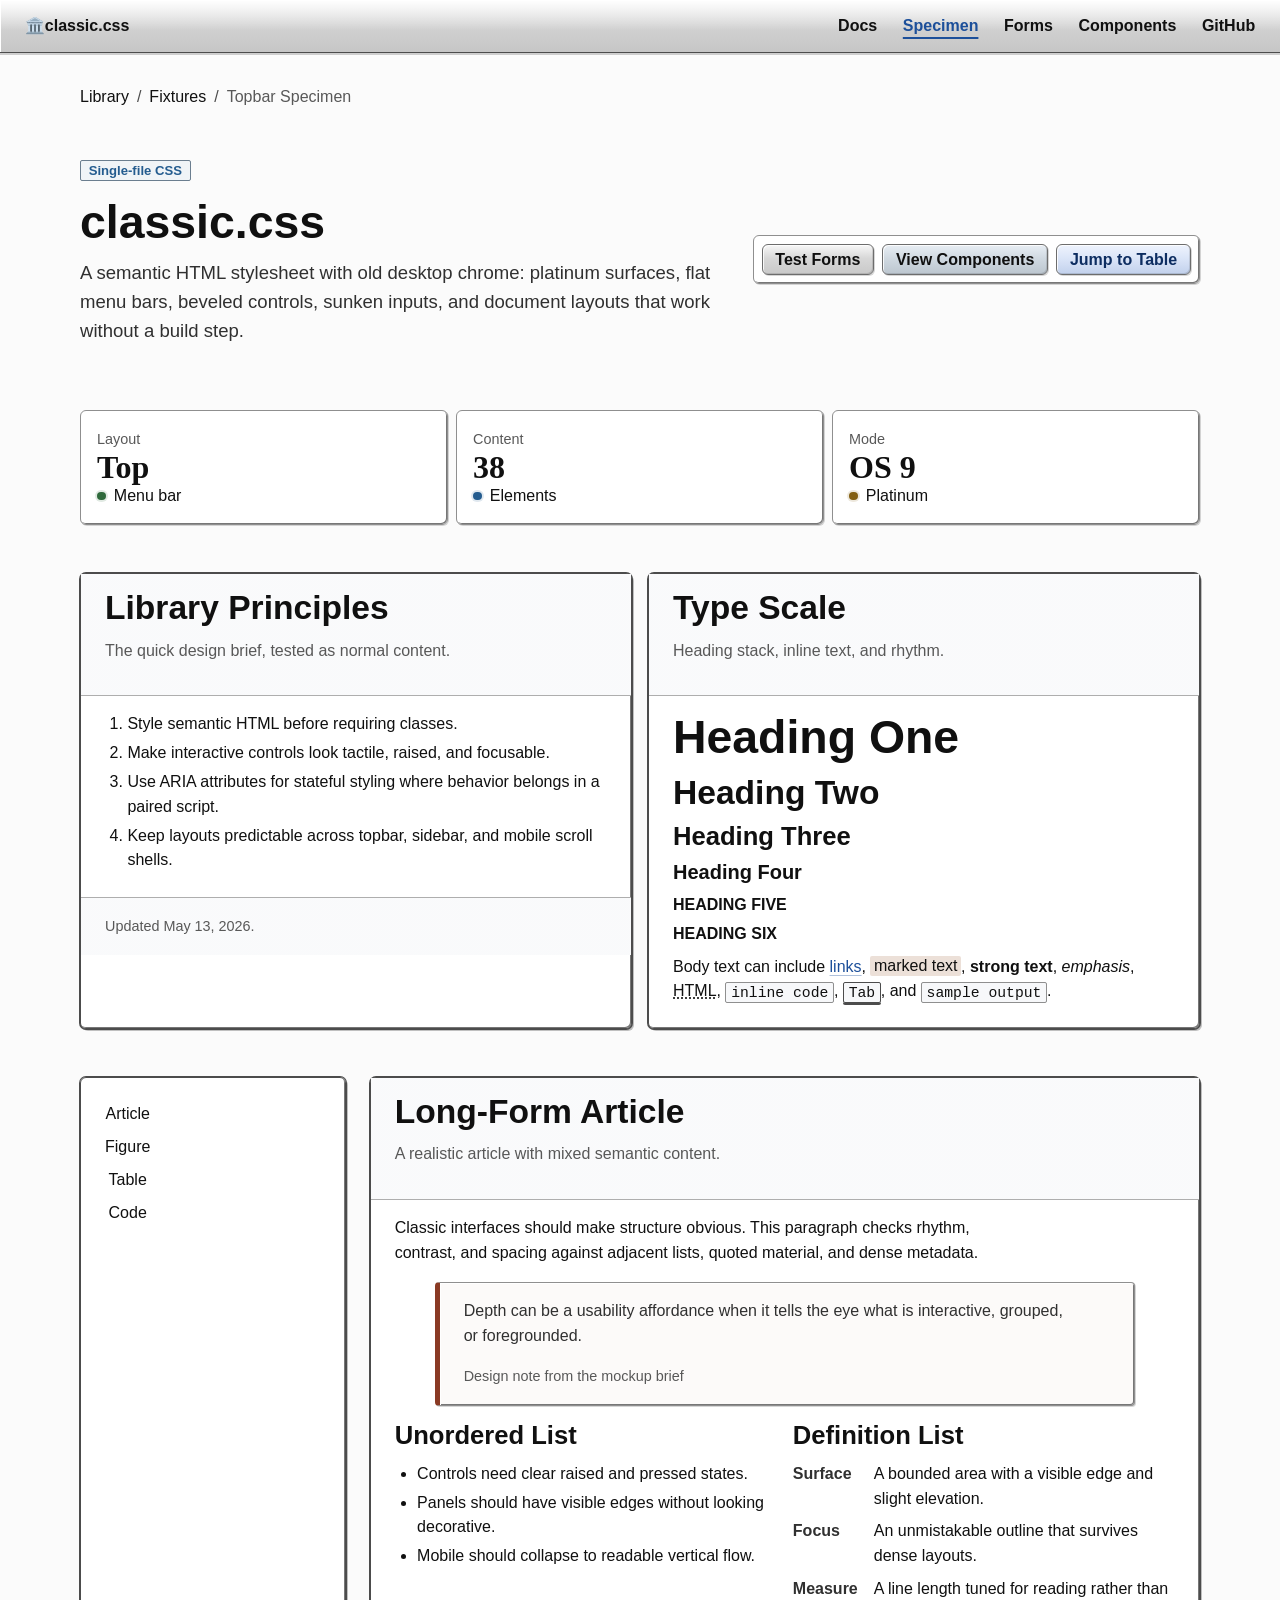
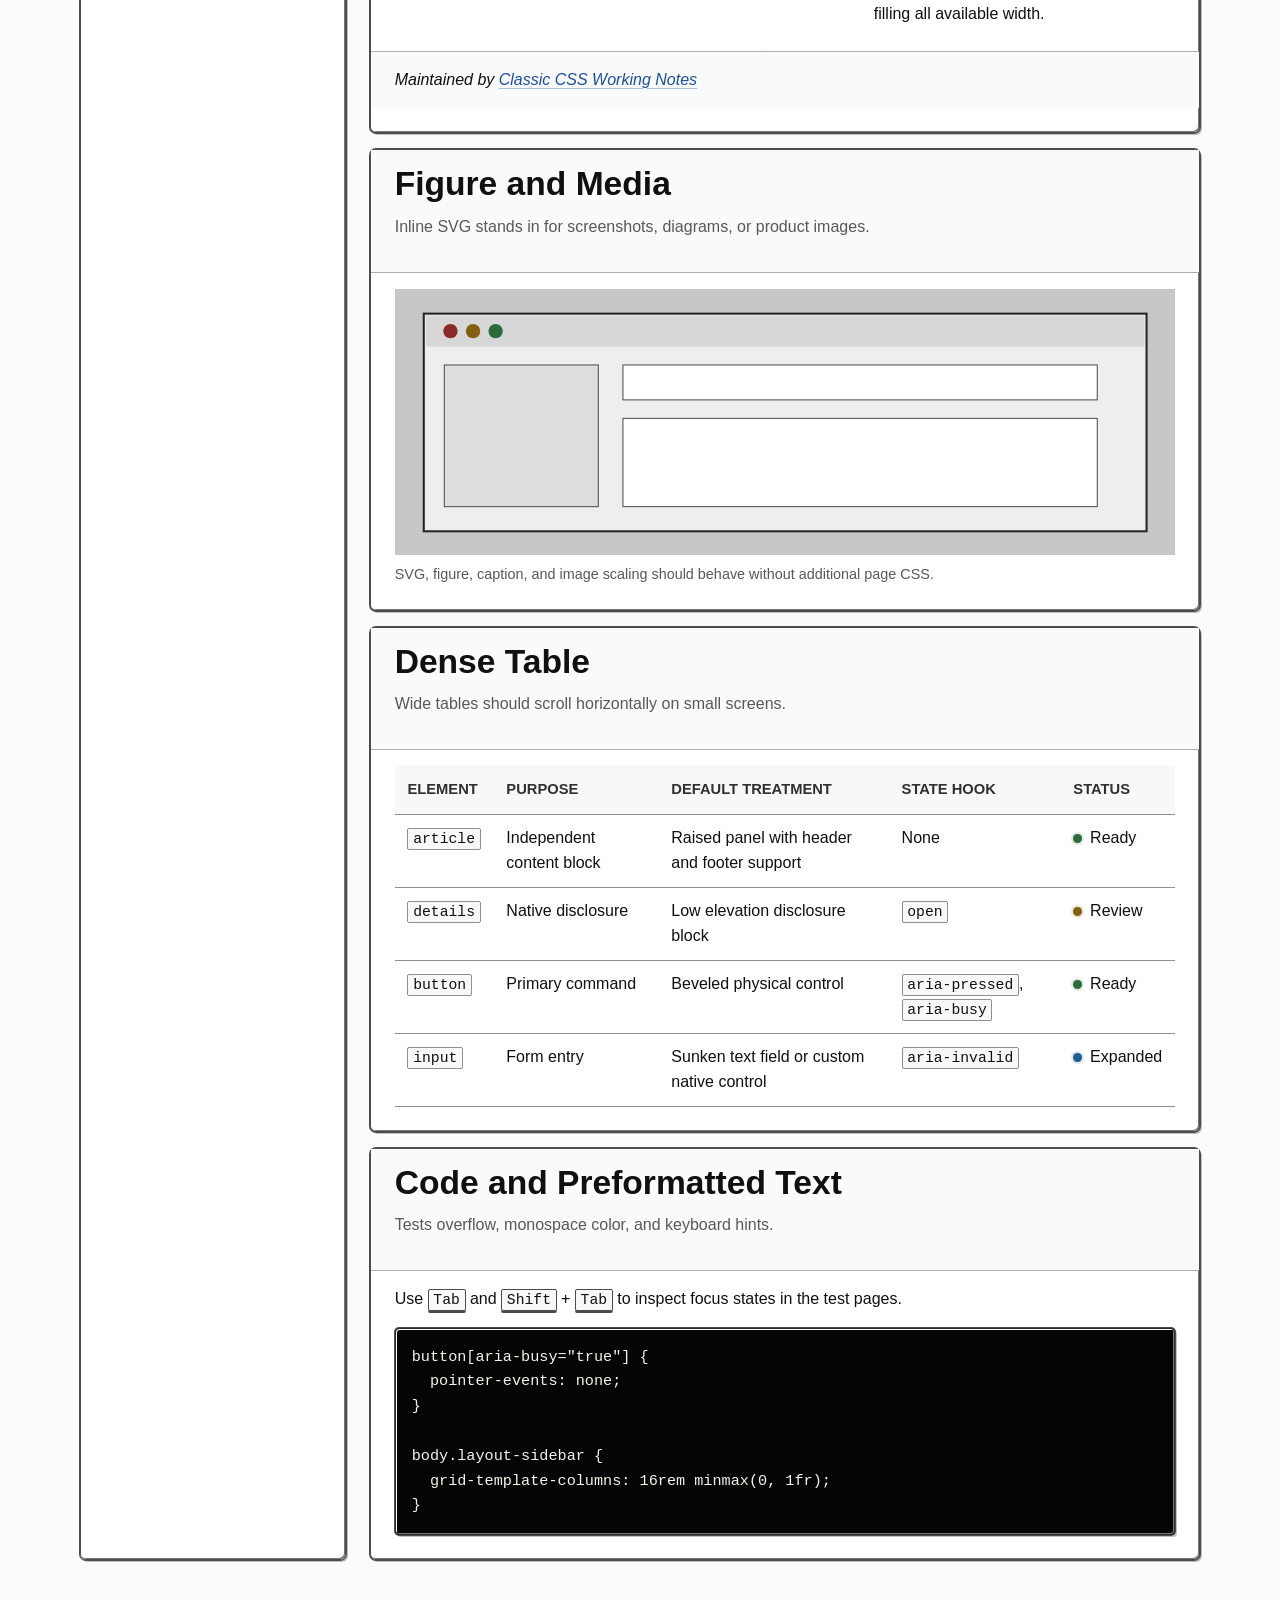
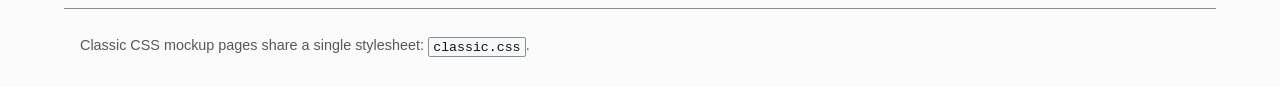
==== commit 5b1d6487: "fix nav" ====
--- a/demo/index.html
+++ b/demo/index.html
@@ -9,11 +9,13 @@
   <body class="layout-topbar">
     <header>
       <nav aria-label="Primary">
-        <a class="brand" href="index.html"><strong>classic.css</strong></a>
+        <a class="brand" href="../index.html">🏛️ <strong>classic.css</strong></a>
         <ul>
+          <li><a href="../index.html">Docs</a></li>
           <li><a href="index.html" aria-current="page">Specimen</a></li>
           <li><a href="forms.html">Forms</a></li>
           <li><a href="components.html">Components</a></li>
+          <li><a href="https://github.com/msu/classic-css">GitHub</a></li>
         </ul>
       </nav>
     </header>
--- a/classic.css
+++ b/classic.css
@@ -60,7 +60,7 @@
         color-scheme: light;
 
         /* Typography */
-        --font-sans: "Segoe UI", Tahoma, Arial, sans-serif;
+        --font-sans: Verdana, Geneva, Tahoma, sans-serif;
         --font-serif: "Palatino Linotype", Palatino, "Book Antiqua", serif;
         --font-mono: "SFMono-Regular", Consolas, "Liberation Mono", Menlo, monospace;
 
@@ -112,6 +112,9 @@
 
         /* Interaction and elevation */
         --focus: #1c4f9a;
+        --visited: #551a8b;
+        --invalid: #c62828;
+        --valid: #2e7d32;
         --selection: rgba(28, 79, 154, 0.18);
         --shadow-color: rgba(0, 0, 0, 0.28);
         --shadow-tight:
@@ -225,19 +228,19 @@
     }
 
     h1 {
-        font-size: 2.35rem;
+        font-size: 2.9rem;
     }
 
     h2 {
-        font-size: 1.75rem;
+        font-size: 2.1rem;
     }
 
     h3 {
-        font-size: 1.35rem;
+        font-size: 1.6rem;
     }
 
     h4 {
-        font-size: 1.08rem;
+        font-size: 1.25rem;
     }
 
     h5,
@@ -245,27 +248,6 @@
         font-family: var(--font-sans);
         font-size: 1rem;
         text-transform: uppercase;
-    }
-
-    @media (min-width: 48rem) {
-
-        h1 {
-            font-size: 3.2rem;
-            line-height: 1.04;
-        }
-
-        h2 {
-            font-size: 2.3rem;
-            line-height: 1.04;
-        }
-
-        h3 {
-            font-size: 1.65rem;
-        }
-
-        h4 {
-            font-size: 1.25rem;
-        }
     }
 
     p,
@@ -294,8 +276,8 @@
     }
 
     a:visited {
-        color: color-mix(in srgb, var(--primary) 62%, var(--accent));
-        text-decoration-color: color-mix(in srgb, var(--primary) 24%, var(--accent));
+        color: var(--visited);
+        text-decoration-color: color-mix(in srgb, var(--visited) 40%, transparent);
     }
 
     a:hover {
@@ -376,6 +358,15 @@
         color: inherit;
         font-size: 0.95em;
         padding: 0;
+    }
+
+    /* Light sunken listing as the opt-in; terminal stays the default */
+    pre.light {
+        background: #fdfdfd;
+        border: 1px solid var(--border);
+        border-radius: 0;
+        box-shadow: 1px 1px 1px rgba(0, 0, 0, 0.18) inset;
+        color: var(--text);
     }
 
     ul,
@@ -830,11 +821,10 @@
     }
 
     button.classic-nav-toggle[aria-expanded="true"] {
-        background: var(--button-face-mid);
-        border-color: var(--button-edge) var(--highlight) var(--highlight) var(--button-edge);
+        background: linear-gradient(180deg, var(--button-face-dark), #b2b2b2 55%, #c4c4c4);
         box-shadow:
-            1px 1px 0 var(--button-groove) inset,
-            -1px -1px 0 var(--button-face-light) inset;
+            1px 1px 2px rgba(0, 0, 0, 0.35) inset,
+            -1px -1px 0 rgba(255, 255, 255, 0.3) inset;
     }
 
     @media (min-width: 48.001rem) {
@@ -903,25 +893,26 @@
     }
 
     /* Buttons */
+    /* OS9 platinum: thin uniform border, shading lives inside the outline. */
     :is(button, input[type="button"], input[type="submit"], input[type="reset"], [role="button"], .button) {
         align-items: center;
         appearance: none;
-        background: var(--button-face);
-        border-color: var(--highlight) var(--button-edge) var(--button-edge) var(--highlight);
-        border-style: solid;
-        border-width: 2px;
+        background: linear-gradient(180deg, var(--button-face-light), var(--button-face) 46%, var(--button-face-mid));
+        border: 1px solid var(--button-groove);
         border-radius: var(--radius-3);
         box-shadow:
-            1px 1px 0 var(--button-face-light) inset,
-            -1px -1px 0 var(--button-groove) inset;
+            1px 1px 0 rgba(255, 255, 255, 0.85) inset,
+            -1px -1px 0 rgba(0, 0, 0, 0.12) inset,
+            1px 1px 0 rgba(0, 0, 0, 0.16);
         color: var(--text);
         display: inline-flex;
         font-weight: 700;
         gap: var(--space-2);
         justify-content: center;
-        min-height: var(--control-height);
+        line-height: 1.2;
+        min-height: 1.9rem;
         min-width: 2.75rem;
-        padding: 0.5rem 0.9rem 0.56rem;
+        padding: 0.18rem 0.8rem 0.22rem;
         text-align: center;
         text-decoration: none;
         user-select: none;
@@ -932,66 +923,66 @@
     }
 
     :is(button, input[type="button"], input[type="submit"], input[type="reset"], [role="button"], .button):hover {
-        background: var(--button-face-hover);
+        background: linear-gradient(180deg, var(--highlight), var(--button-face-hover) 46%, var(--button-face));
         color: var(--text);
         text-decoration: none;
     }
 
     :is(button, input[type="button"], input[type="submit"], input[type="reset"], [role="button"], .button):active {
-        background: var(--button-face-mid);
-        border-color: var(--button-edge) var(--highlight) var(--highlight) var(--button-edge);
+        background: linear-gradient(180deg, var(--button-face-dark), #b2b2b2 55%, #c4c4c4);
         box-shadow:
-            1px 1px 0 var(--button-groove) inset,
-            -1px -1px 0 var(--button-face-light) inset;
+            1px 1px 2px rgba(0, 0, 0, 0.35) inset,
+            -1px -1px 0 rgba(255, 255, 255, 0.3) inset;
         transform: translate(1px, 1px);
     }
 
     :is(button, input[type="button"], input[type="submit"], input[type="reset"], [role="button"], .button)[aria-pressed="true"] {
-        background: var(--button-face-mid);
-        border-color: var(--button-edge) var(--highlight) var(--highlight) var(--button-edge);
+        background: linear-gradient(180deg, var(--button-face-dark), #b2b2b2 55%, #c4c4c4);
         box-shadow:
-            1px 1px 0 var(--button-groove) inset,
-            -1px -1px 0 var(--button-face-light) inset;
+            1px 1px 2px rgba(0, 0, 0, 0.35) inset,
+            -1px -1px 0 rgba(255, 255, 255, 0.3) inset;
         transform: translate(1px, 1px);
     }
 
     :is(button, input[type="button"], input[type="submit"], input[type="reset"], [role="button"], .button).secondary {
-        background: var(--button-secondary-face);
-        border-color: var(--button-secondary-highlight) var(--button-secondary-edge) var(--button-secondary-edge) var(--button-secondary-highlight);
+        background: linear-gradient(180deg, #e8eef4, #d0d9e1 46%, #bcc6cf);
         color: var(--text);
     }
 
     :is(button, input[type="button"], input[type="submit"], input[type="reset"], [role="button"], .button).secondary:hover {
-        background: var(--button-secondary-face-hover);
+        background: linear-gradient(180deg, #f3f8fc, #dde6ed 46%, #c9d3dc);
         color: var(--text);
     }
 
     :is(button, input[type="button"], input[type="submit"], input[type="reset"], [role="button"], .button).contrast {
-        background: #2f2f2f;
-        border-color: #777777 #050505 #050505 #777777;
+        background: linear-gradient(180deg, #4a4a4a, #333333 46%, #232323);
+        border-color: #1a1a1a;
+        box-shadow:
+            1px 1px 0 rgba(255, 255, 255, 0.18) inset,
+            -1px -1px 0 rgba(0, 0, 0, 0.4) inset,
+            1px 1px 0 rgba(0, 0, 0, 0.16);
         color: #ffffff;
         text-shadow: 0 -1px 0 #000000;
     }
 
     :is(button, input[type="button"], input[type="submit"], input[type="reset"], [role="button"], .button).outline {
-        background: var(--button-blue-face);
-        border-color: var(--highlight) var(--primary-active) var(--primary-active) var(--highlight);
+        background: linear-gradient(180deg, #eef3fd, #dbe5f8 46%, #c2d1ec);
         color: #0d2d61;
     }
 
     :is(button, input[type="button"], input[type="submit"], input[type="reset"], [role="button"], .button).secondary:active {
-        background: var(--button-secondary-face-pressed);
-        border-color: var(--button-secondary-edge) var(--button-secondary-highlight) var(--button-secondary-highlight) var(--button-secondary-edge);
+        background: linear-gradient(180deg, #8f9aa4, #a7b1ba 55%, var(--button-secondary-face-pressed));
     }
 
     :is(button, input[type="button"], input[type="submit"], input[type="reset"], [role="button"], .button).outline:active {
-        background: var(--button-blue-mid);
-        border-color: var(--primary-active) var(--highlight) var(--highlight) var(--primary-active);
+        background: linear-gradient(180deg, #7f99c4, var(--button-blue-mid) 55%, #c9d8f2);
     }
 
     :is(button, input[type="button"], input[type="submit"], input[type="reset"], [role="button"], .button).contrast:active {
-        background: #1b1b1b;
-        border-color: #050505 #777777 #777777 #050505;
+        background: linear-gradient(180deg, #181818, #262626 55%, #333333);
+        box-shadow:
+            1px 1px 2px rgba(0, 0, 0, 0.6) inset,
+            -1px -1px 0 rgba(255, 255, 255, 0.12) inset;
     }
 
     :is(button, input[type="button"], input[type="submit"], input[type="reset"], [role="button"], .button).ghost {
@@ -1005,6 +996,18 @@
         background: transparent;
         border-color: transparent;
         box-shadow: none;
+    }
+
+    /* OS9 ring on the form's true default button, the one Enter triggers (HIG: 3px ring, 1px gap) */
+    :is(button, input[type="submit"]):default {
+        outline: 2px solid var(--button-edge);
+        outline-offset: 1px;
+    }
+
+    /* Focused default button: ring recolors to the focus blue instead of stacking */
+    :is(button, input[type="submit"]):default:focus-visible {
+        outline: 3px solid color-mix(in srgb, var(--focus) 78%, transparent);
+        outline-offset: 1px;
     }
 
     :is(button, [role="button"], .button)[aria-busy="true"] {
@@ -1049,6 +1052,17 @@
     form>small,
     fieldset>small {
         grid-column: 2;
+    }
+
+    /* Action rows: right-aligned in the control column with the default
+       action rightmost (classic HIG dialog layout). Write secondary buttons
+       first in markup so visual order matches tab order. */
+    form>.cluster,
+    fieldset>.cluster {
+        grid-column: 2;
+        justify-content: flex-end;
+        justify-self: stretch;
+        text-align: left;
     }
 
     form> :is(button, input[type="button"], input[type="submit"], input[type="reset"], [role="button"], .button) {
@@ -1101,29 +1115,27 @@
 
     legend {
         color: var(--text);
-        font-family: var(--font-serif);
-        font-size: 1.25rem;
+        font-size: 1rem;
         font-weight: 700;
         margin-bottom: var(--space-2);
+        margin-right: auto;
         padding-inline: var(--space-2);
-    }
-
+        text-align: left;
+    }
+
+    /* Sunken well: depth comes from the inset shadow, not the border */
     input:not([type="checkbox"], [type="radio"], [type="range"], [type="button"], [type="submit"], [type="reset"]),
     select,
     textarea {
         appearance: none;
         background: #ffffff;
-        border-color: #4b4b4b #ffffff #ffffff #4b4b4b;
-        border-style: solid;
-        border-width: 2px;
-        border-radius: var(--radius-1);
-        box-shadow:
-            1px 1px 0 #777777 inset,
-            -1px -1px 0 #dcdcdc inset;
+        border: 1px solid var(--border);
+        border-radius: 0;
+        box-shadow: 1px 1px 1px rgba(0, 0, 0, 0.22) inset;
         color: var(--text);
         font-weight: 400;
-        min-height: var(--control-height);
-        padding: 0.48rem 0.62rem;
+        min-height: 1.9rem;
+        padding: 0.3rem 0.5rem;
         text-align: left;
         width: 100%;
     }
@@ -1139,35 +1151,136 @@
         resize: vertical;
     }
 
+    /* OS9 popup button: single flat face, crisp edge, inset divider before the arrows */
     select {
-        background-image:
-            linear-gradient(180deg, rgba(255, 255, 255, 0.88), rgba(198, 198, 198, 0.92)),
-            linear-gradient(45deg, transparent 50%, currentColor 50%),
-            linear-gradient(135deg, currentColor 50%, transparent 50%);
-        background-position:
-            right top,
-            calc(100% - 1.05rem) calc(50% + 0.05rem),
-            calc(100% - 0.7rem) calc(50% + 0.05rem);
-        background-repeat: no-repeat;
-        background-size: 2rem 100%, 0.35rem 0.35rem, 0.35rem 0.35rem;
+        background:
+            url('data:image/svg+xml,<svg xmlns="http://www.w3.org/2000/svg" viewBox="0 0 8 14"><path d="M4 1 L7.2 5.4 H0.8 Z" fill="%23050505"/><path d="M4 13 L0.8 8.6 H7.2 Z" fill="%23050505"/></svg>') calc(100% - 0.55rem) 50% / 0.5rem 0.9rem no-repeat,
+            linear-gradient(180deg, var(--button-groove), var(--button-groove)) calc(100% - 1.6rem) 50% / 1px calc(100% - 0.55rem) no-repeat,
+            #f4f4f4;
+        border: 1px solid var(--button-edge);
+        border-radius: var(--radius-1);
+        box-shadow: 1px 1px 0 rgba(0, 0, 0, 0.35);
         padding-right: 2rem;
+    }
+
+    /* Empty well when off; button-crisp edge and hard shadow (empty is not disabled) */
+    /* Type-identifying icons at the right edge, like native date/time pickers.
+       Every glyph's ink ends at the same viewBox edge so they align vertically. */
+    input[type="search"],
+    input[type="number"],
+    input[type="email"],
+    input[type="tel"],
+    input[type="url"],
+    input[type="password"] {
+        padding-right: 1.7rem;
+    }
+
+    input[type="search"] {
+        background: url('data:image/svg+xml,<svg xmlns="http://www.w3.org/2000/svg" viewBox="0 0 10 10"><circle cx="4.6" cy="4.6" r="3.1" fill="none" stroke="%23878787" stroke-width="1.4"/><line x1="6.9" y1="6.9" x2="9.5" y2="9.5" stroke="%23878787" stroke-width="1.6"/></svg>') calc(100% - 0.5rem) 50% / 1rem no-repeat #ffffff;
+    }
+
+    /* With content, the x takes the magnifier's place (requires a placeholder
+       attribute); the native cancel button lands exactly on top of it when
+       focused. Gated to engines that actually have a cancel button so the x is
+       never a dead control (Firefox keeps the magnifier). */
+    @supports selector(::-webkit-search-cancel-button) {
+        input[type="search"][placeholder]:not(:placeholder-shown) {
+            background-image: url('data:image/svg+xml,<svg xmlns="http://www.w3.org/2000/svg" viewBox="0 0 10 10"><path d="M2.5 1.8 L9.5 8.8 M9.5 1.8 L2.5 8.8" stroke="%23878787" stroke-width="1.5"/></svg>');
+        }
+    }
+
+    input[type="search"]::-webkit-search-cancel-button {
+        -webkit-appearance: none;
+        background: url('data:image/svg+xml,<svg xmlns="http://www.w3.org/2000/svg" viewBox="0 0 10 10"><path d="M2.5 1.8 L9.5 8.8 M9.5 1.8 L2.5 8.8" stroke="%23878787" stroke-width="1.5"/></svg>') center / 1rem no-repeat #ffffff;
+        height: 1rem;
+        margin-right: -1.2rem;
+        width: 1rem;
+    }
+
+    input[type="number"] {
+        background: url('data:image/svg+xml,<svg xmlns="http://www.w3.org/2000/svg" viewBox="0 0 10 10"><path d="M3.6 0.8 L3 9.2 M7.4 0.8 L6.8 9.2 M1 3.4 H9.5 M0.8 6.6 H9.3" stroke="%23878787" stroke-width="1.1" fill="none"/></svg>') calc(100% - 0.5rem) 50% / 1rem no-repeat #ffffff;
+    }
+
+    input[type="email"] {
+        background: url('data:image/svg+xml,<svg xmlns="http://www.w3.org/2000/svg" viewBox="0 0 10 10"><text x="9.7" y="8.4" font-family="Verdana,sans-serif" font-size="10" font-weight="bold" text-anchor="end" fill="%23878787">@</text></svg>') calc(100% - 0.5rem) 50% / 1rem no-repeat #ffffff;
+    }
+
+    input[type="tel"] {
+        background: url('data:image/svg+xml,<svg xmlns="http://www.w3.org/2000/svg" viewBox="0 0 10 10"><path d="M2.9 0.9 C1.5 1.7 1.4 3.5 2.7 5.6 C4 7.7 6.1 9.4 8 9.6 C9.1 9.7 9.5 8.9 9.5 8.1 L7.6 6.7 L6.5 7.4 C5.6 6.9 4.2 5.6 3.7 4.5 L4.6 3.5 L3.6 1 Z" fill="%23878787"/></svg>') calc(100% - 0.5rem) 50% / 1rem no-repeat #ffffff;
+    }
+
+    input[type="url"] {
+        background: url('data:image/svg+xml,<svg xmlns="http://www.w3.org/2000/svg" viewBox="0 0 10 10"><circle cx="5" cy="5" r="4.4" fill="none" stroke="%23878787" stroke-width="1.1"/><ellipse cx="5" cy="5" rx="2" ry="4.4" fill="none" stroke="%23878787" stroke-width="1.1"/><path d="M0.7 5 H9.3 M1.5 2.7 H8.5 M1.5 7.3 H8.5" stroke="%23878787" stroke-width="1.1"/></svg>') calc(100% - 0.5rem) 50% / 1rem no-repeat #ffffff;
+    }
+
+    input[type="password"] {
+        background: url('data:image/svg+xml,<svg xmlns="http://www.w3.org/2000/svg" viewBox="0 0 10 10"><circle cx="2.8" cy="5" r="2.1" fill="none" stroke="%23878787" stroke-width="1.3"/><path d="M4.9 5 H9.5 M7.6 5 V7 M9.3 5 V6.6" stroke="%23878787" stroke-width="1.3" fill="none"/></svg>') calc(100% - 0.5rem) 50% / 1rem no-repeat #ffffff;
+    }
+
+    /* Datalist comboboxes get the popup triangle, not a calendar. The native
+       indicator draws its own arrow as content, so it is hidden and the
+       triangle lives on the input like the other type icons. */
+    input[list] {
+        background: url('data:image/svg+xml,<svg xmlns="http://www.w3.org/2000/svg" viewBox="0 0 10 10"><path d="M5 8.2 L1 3 H9 Z" fill="%23878787"/></svg>') calc(100% - 0.5rem) 50% / 0.75rem no-repeat #ffffff;
+        padding-right: 1.7rem;
+    }
+
+    /* The native arrow only appears on hover/focus and is named differently
+       across engines; hide both spellings. */
+    input[list]::-webkit-calendar-picker-indicator,
+    input[list]::-webkit-list-button {
+        display: none !important;
+    }
+
+    /* Date-like types get a classic calendar glyph; time gets a clock */
+    input:is([type="date"], [type="month"], [type="week"], [type="datetime-local"])::-webkit-calendar-picker-indicator {
+        background: url('data:image/svg+xml,<svg xmlns="http://www.w3.org/2000/svg" viewBox="0 0 10 10"><rect x="0.7" y="1.9" width="8.8" height="7.4" fill="none" stroke="%23878787" stroke-width="1.2"/><path d="M0.7 4.3 H9.5" stroke="%23878787" stroke-width="1.2"/><line x1="3" y1="0.6" x2="3" y2="2.9" stroke="%23878787" stroke-width="1.2"/><line x1="7.2" y1="0.6" x2="7.2" y2="2.9" stroke="%23878787" stroke-width="1.2"/><path d="M2.4 5.9 H4 M6 5.9 H7.7 M2.4 7.7 H4 M6 7.7 H7.7" stroke="%23878787" stroke-width="1.2"/></svg>') right 50% / 1rem no-repeat;
+        height: 1rem;
+        margin: 0;
+        opacity: 1;
+        width: 1rem;
+    }
+
+    input[type="time"]::-webkit-calendar-picker-indicator {
+        background: url('data:image/svg+xml,<svg xmlns="http://www.w3.org/2000/svg" viewBox="0 0 10 10"><circle cx="5" cy="5" r="4.4" fill="none" stroke="%23878787" stroke-width="1.2"/><path d="M5 2.3 V5 L7 6.4" stroke="%23878787" stroke-width="1.2" fill="none"/></svg>') right 50% / 1rem no-repeat;
+        height: 1rem;
+        margin: 0;
+        opacity: 1;
+        width: 1rem;
+    }
+
+    /* Number spinner as platinum little arrows */
+    input[type="number"]::-webkit-inner-spin-button {
+        -webkit-appearance: none;
+        background:
+            url('data:image/svg+xml,<svg xmlns="http://www.w3.org/2000/svg" viewBox="0 0 8 14"><path d="M4 1.5 L7 5.5 H1 Z" fill="%23303030"/><path d="M4 12.5 L1 8.5 H7 Z" fill="%23303030"/></svg>') center / 0.4rem 0.8rem no-repeat,
+            linear-gradient(90deg, var(--border), var(--border)) 0 0 / 1px 100% no-repeat,
+            linear-gradient(180deg, #f2f2f2, #d8d8d8);
+        height: 100%;
+        width: 1.2rem;
+    }
+
+    /* Square color swatch inside the well */
+    input[type="color"]::-webkit-color-swatch-wrapper {
+        padding: 0;
+    }
+
+    input[type="color"]::-webkit-color-swatch {
+        border: 1px solid var(--border-strong);
+        border-radius: 0;
     }
 
     input[type="checkbox"],
     input[type="radio"] {
         appearance: none;
-        background:
-            radial-gradient(circle at 32% 28%, var(--highlight), #ededed 34%, #b7b7b7 70%, #838383 100%);
+        background: linear-gradient(135deg, #ffffff, #e8e8e8);
         border: 1px solid var(--button-edge);
-        box-shadow:
-            1px 1px 0 var(--highlight) inset,
-            -1px -1px 0 var(--button-groove) inset,
-            1px 1px 0 rgba(0, 0, 0, 0.22);
+        box-shadow: 1px 1px 0 rgba(0, 0, 0, 0.35);
         flex: 0 0 auto;
-        height: 1.15rem;
+        height: 1rem;
         margin: 0;
         position: relative;
-        width: 1.15rem;
+        width: 1rem;
     }
 
     input[type="checkbox"] {
@@ -1178,35 +1291,24 @@
         border-radius: 50%;
     }
 
-    input[type="checkbox"]:checked,
-    input[type="radio"]:checked {
-        background:
-            radial-gradient(circle at 65% 68%, var(--highlight), transparent 22%),
-            radial-gradient(circle at 36% 30%, #c8d7f2, var(--button-blue-mid) 58%, var(--primary-active) 100%);
-    }
-
+    /* Bold black check that overshoots the box, like the OS9 original */
     input[type="checkbox"]:checked::after {
-        border: solid #0a1d42;
+        border: solid #050505;
         border-width: 0 0.16rem 0.16rem 0;
         content: "";
-        height: 0.68rem;
-        left: 0.36rem;
+        height: 0.72rem;
+        left: 0.27rem;
         position: absolute;
-        top: 0.13rem;
-        transform: rotate(42deg);
-        width: 0.34rem;
+        top: -0.1rem;
+        transform: rotate(40deg);
+        width: 0.32rem;
     }
 
     input[type="radio"]:checked::after {
-        background:
-            radial-gradient(circle at 34% 28%, var(--highlight), #274d8e 35%, #0a1d42 100%);
-        border: 1px solid #071733;
+        background: #050505;
         border-radius: 50%;
-        box-shadow:
-            1px 1px 0 rgba(255, 255, 255, 0.45) inset,
-            -1px -1px 0 rgba(0, 0, 0, 0.5) inset;
         content: "";
-        inset: 0.28rem;
+        inset: 0.22rem;
         position: absolute;
     }
 
@@ -1218,55 +1320,63 @@
     }
 
     input[type="range"]::-webkit-slider-runnable-track {
-        background:
-            linear-gradient(180deg, #898989, #bcbcbc 42%, #f3f3f3 100%);
+        background: linear-gradient(180deg, #a8a8a8, #d6d6d6);
         border: 1px solid var(--border-strong);
-        border-radius: 999px;
-        box-shadow:
-            1px 1px 3px rgba(0, 0, 0, 0.42) inset,
-            -1px -1px 0 var(--highlight) inset;
-        height: 0.55rem;
-    }
-
+        border-radius: 0;
+        box-shadow: 1px 1px 1px rgba(0, 0, 0, 0.3) inset;
+        height: 0.3rem;
+    }
+
+    /* Platinum "home plate" thumb drawn as SVG so every edge keeps its outline */
     input[type="range"]::-webkit-slider-thumb {
         appearance: none;
-        background:
-            linear-gradient(180deg, var(--highlight), var(--button-face) 48%, var(--button-face-mid) 49%, var(--button-face-dark));
-        border: 1px solid var(--button-edge);
-        border-radius: 999px;
+        background: url('data:image/svg+xml,<svg xmlns="http://www.w3.org/2000/svg" viewBox="0 0 12 14"><path d="M2 .5 H10 Q11.5 .5 11.5 2 V8 L6 13.5 L.5 8 V2 Q.5 .5 2 .5 Z" fill="%23e2e2e2" stroke="%231c1c1c" stroke-width=".6" stroke-linejoin="round"/><path d="M2 1.4 H10 Q10.6 1.4 10.6 2 V7.6 L6 12.2 L1.4 7.6 V2 Q1.4 1.4 2 1.4 Z" fill="%23f4f4f4"/><g stroke="%239a9a9a" stroke-width=".9"><line x1="4" y1="3" x2="4" y2="7.5"/><line x1="6" y1="3" x2="6" y2="7.5"/><line x1="8" y1="3" x2="8" y2="7.5"/></g></svg>') center / contain no-repeat;
+        border: 0;
+        border-radius: 0;
+        box-shadow: none;
+        filter: drop-shadow(1px 1px 0 rgba(0, 0, 0, 0.35));
+        height: 1.4rem;
+        margin-top: calc(-0.45rem - 1px);
+        width: 1.2rem;
+    }
+
+    input[type="range"]::-moz-range-track {
+        background: linear-gradient(180deg, #a8a8a8, #d6d6d6);
+        border: 1px solid var(--border-strong);
+        border-radius: 0;
+        box-shadow: 1px 1px 1px rgba(0, 0, 0, 0.3) inset;
+        height: 0.3rem;
+    }
+
+    input[type="range"]::-moz-range-thumb {
+        background: url('data:image/svg+xml,<svg xmlns="http://www.w3.org/2000/svg" viewBox="0 0 12 14"><path d="M2 .5 H10 Q11.5 .5 11.5 2 V8 L6 13.5 L.5 8 V2 Q.5 .5 2 .5 Z" fill="%23e2e2e2" stroke="%231c1c1c" stroke-width=".6" stroke-linejoin="round"/><path d="M2 1.4 H10 Q10.6 1.4 10.6 2 V7.6 L6 12.2 L1.4 7.6 V2 Q1.4 1.4 2 1.4 Z" fill="%23f4f4f4"/><g stroke="%239a9a9a" stroke-width=".9"><line x1="4" y1="3" x2="4" y2="7.5"/><line x1="6" y1="3" x2="6" y2="7.5"/><line x1="8" y1="3" x2="8" y2="7.5"/></g></svg>') center / contain no-repeat;
+        border: 0;
+        border-radius: 0;
+        box-shadow: none;
+        filter: drop-shadow(1px 1px 0 rgba(0, 0, 0, 0.35));
+        height: 1.4rem;
+        width: 1.2rem;
+    }
+
+    /* File chooser button gets the classic button chrome */
+    input[type="file"]::file-selector-button {
+        background: linear-gradient(180deg, var(--button-face-light), var(--button-face) 46%, var(--button-face-mid));
+        border: 1px solid var(--button-groove);
+        border-radius: var(--radius-3);
         box-shadow:
-            1px 1px 0 var(--highlight) inset,
-            -1px -1px 0 var(--button-groove) inset,
-            0 2px 0 #5f5f5f,
-            1px 3px 5px rgba(0, 0, 0, 0.22);
-        height: 1.45rem;
-        margin-top: -0.5rem;
-        width: 1.15rem;
-    }
-
-    input[type="range"]::-moz-range-track {
-        background:
-            linear-gradient(180deg, #898989, #bcbcbc 42%, #f3f3f3 100%);
-        border: 1px solid var(--border-strong);
-        border-radius: 999px;
-        box-shadow:
-            1px 1px 3px rgba(0, 0, 0, 0.42) inset,
-            -1px -1px 0 var(--highlight) inset;
-        height: 0.55rem;
-    }
-
-    input[type="range"]::-moz-range-thumb {
-        background:
-            linear-gradient(180deg, var(--highlight), var(--button-face) 48%, var(--button-face-mid) 49%, var(--button-face-dark));
-        border: 1px solid var(--button-edge);
-        border-radius: 999px;
-        box-shadow:
-            1px 1px 0 var(--highlight) inset,
-            -1px -1px 0 var(--button-groove) inset,
-            0 2px 0 #5f5f5f,
-            1px 3px 5px rgba(0, 0, 0, 0.22);
-        height: 1.45rem;
-        width: 1.15rem;
+            1px 1px 0 rgba(255, 255, 255, 0.85) inset,
+            -1px -1px 0 rgba(0, 0, 0, 0.12) inset,
+            1px 1px 0 rgba(0, 0, 0, 0.16);
+        color: var(--text);
+        font: inherit;
+        font-weight: 700;
+        margin-right: 0.6rem;
+        padding: 0.05rem 0.6rem;
+    }
+
+    input[type="color"] {
+        box-shadow: 1px 1px 0 rgba(0, 0, 0, 0.35);
+        padding: 0.15rem;
     }
 
     input::placeholder,
@@ -1286,18 +1396,34 @@
     input[aria-invalid="true"],
     select[aria-invalid="true"],
     textarea[aria-invalid="true"] {
-        border-color: var(--danger) #ffffff #ffffff var(--danger);
+        border: 2px solid var(--invalid);
+    }
+
+    /* Native constraint validation, without attributes; only after the user
+       has interacted (kept as its own rule so unsupporting engines do not
+       drop the aria rule above) */
+    input:user-invalid,
+    select:user-invalid,
+    textarea:user-invalid {
+        border: 2px solid var(--invalid);
     }
 
     input[aria-invalid="false"],
     select[aria-invalid="false"],
     textarea[aria-invalid="false"] {
-        border-color: var(--success) #ffffff #ffffff var(--success);
-    }
-
+        border: 2px solid var(--valid);
+    }
+
+    /* Field messages: pair the border tint with visible text */
+    small[data-variant] {
+        color: var(--variant);
+        font-weight: 700;
+    }
+
+    /* OS9 focus band: hugs the control frame instead of floating off it */
     :focus-visible {
-        outline: 3px solid var(--focus);
-        outline-offset: 2px;
+        outline: 3px solid color-mix(in srgb, var(--focus) 78%, transparent);
+        outline-offset: 0;
     }
 
     /* Form helpers */
@@ -1343,45 +1469,42 @@
         text-align: left;
     }
 
+    /* Integer-pixel geometry keeps the 1px thumb gap even on every side */
     .switch input {
         appearance: none;
-        background:
-            linear-gradient(180deg, #858585, #b4b4b4 42%, #e8e8e8 100%);
-        border: 1px solid var(--border-strong);
-        border-radius: 999px;
-        box-shadow:
-            1px 1px 3px rgba(0, 0, 0, 0.48) inset,
-            -1px -1px 0 var(--highlight) inset;
-        height: 1.35rem;
+        background: #ffffff;
+        border: 1px solid var(--button-edge);
+        border-radius: 5px;
+        box-shadow: 1px 1px 1px rgba(0, 0, 0, 0.22) inset;
+        height: 18px;
         position: relative;
-        width: 2.45rem;
+        width: 40px;
+    }
+
+    .switch input:checked::after {
+        content: none;
     }
 
     .switch input::before {
-        background:
-            linear-gradient(180deg, var(--highlight), var(--button-face) 48%, var(--button-face-mid) 49%, var(--button-face-dark));
+        background: linear-gradient(135deg, #f8f8f8, #d6d6d6);
         border: 1px solid var(--button-edge);
-        border-radius: 50%;
-        box-shadow:
-            1px 1px 0 var(--highlight) inset,
-            -1px -1px 0 var(--button-groove) inset,
-            1px 2px 3px rgba(0, 0, 0, 0.28);
+        border-radius: 5px;
+        box-shadow: 1px 1px 0 rgba(0, 0, 0, 0.35);
         content: "";
-        height: 1rem;
-        left: 0.12rem;
+        height: 14px;
+        left: 1px;
         position: absolute;
-        top: 0.12rem;
-        transition: transform 150ms ease, background 150ms ease;
-        width: 1rem;
+        top: 1px;
+        transition: transform 70ms ease;
+        width: 14px;
     }
 
     .switch input:checked {
-        background:
-            linear-gradient(180deg, #254e91, #5f82bd 42%, #dbe6fb 100%);
+        background: var(--primary);
     }
 
     .switch input:checked::before {
-        transform: translateX(1.1rem);
+        transform: translateX(22px); /* 40px track - borders - gaps - 14px thumb */
     }
 
     /* Feedback and status */
@@ -1485,45 +1608,160 @@
     meter {
         accent-color: var(--primary);
         display: block;
-        height: 0.8rem;
+        height: 0.7rem;
         width: 100%;
     }
 
-    /* Tabs and toolbars */
-    nav.tabs,
-    .tabs,
+    progress {
+        appearance: none;
+        background: #ffffff;
+        border: 1px solid var(--border);
+        box-shadow: 1px 1px 1px rgba(0, 0, 0, 0.22) inset;
+    }
+
+    progress::-webkit-progress-bar {
+        background: transparent;
+    }
+
+    progress::-webkit-progress-value {
+        background: linear-gradient(180deg, #8caade, var(--primary) 55%, #16345e);
+        border-right: 1px solid #0d2d61;
+        transition: width 150ms ease;
+    }
+
+    progress::-moz-progress-bar {
+        background: linear-gradient(180deg, #8caade, var(--primary) 55%, #16345e);
+        border-right: 1px solid #0d2d61;
+    }
+
+    /* Indeterminate: platinum barber pole */
+    progress:indeterminate::-webkit-progress-bar {
+        animation: classic-barber 1.2s linear infinite;
+        background: repeating-linear-gradient(
+            135deg,
+            var(--primary) 0 0.6rem,
+            #8caade 0.6rem 1.2rem
+        );
+        background-size: 1.7rem 100%;
+    }
+
+    progress:indeterminate::-moz-progress-bar {
+        animation: classic-barber 1.2s linear infinite;
+        background: repeating-linear-gradient(
+            135deg,
+            var(--primary) 0 0.6rem,
+            #8caade 0.6rem 1.2rem
+        );
+        background-size: 1.7rem 100%;
+    }
+
+    @keyframes classic-barber {
+        to {
+            background-position: 1.7rem 0;
+        }
+    }
+
+    /* WebKit meters keep native appearance (appearance:none breaks the value
+       pseudo-elements); the sunken well is drawn on the bar pseudo instead. */
+    meter::-webkit-meter-bar {
+        background: #ffffff;
+        border: 1px solid var(--border);
+        border-radius: 0;
+        box-shadow: 1px 1px 1px rgba(0, 0, 0, 0.22) inset;
+        height: 0.7rem;
+    }
+
+    meter::-webkit-meter-optimum-value {
+        background: linear-gradient(180deg, #7fb389, var(--success) 55%, #1c4426);
+    }
+
+    meter::-webkit-meter-suboptimum-value {
+        background: linear-gradient(180deg, #f6e08a, #e3b71f 55%, #7a5c05);
+    }
+
+    meter::-webkit-meter-even-less-good-value {
+        background: linear-gradient(180deg, #cf7f7f, var(--danger) 55%, #4d1414);
+    }
+
+    /* Firefox draws the well on the element and cannot color by zone */
+    @supports selector(::-moz-meter-bar) {
+        meter {
+            appearance: none;
+            background: #ffffff;
+            border: 1px solid var(--border);
+            box-shadow: 1px 1px 1px rgba(0, 0, 0, 0.22) inset;
+        }
+    }
+
+    meter::-moz-meter-bar {
+        background: linear-gradient(180deg, #7fb389, var(--success) 55%, #1c4426);
+    }
+
+    /* Tabs: ARIA roles only. The strip paints its baseline inside the padding
+       box (overflow clipping eats anything that hangs below), inactive tabs
+       carry a matching bottom border, the selected tab has none - its white
+       body connects through to the panel. */
     [role="tablist"] {
-        border-bottom: 1px solid color-mix(in srgb, var(--border) 78%, var(--surface));
+        align-items: flex-end;
+        background: linear-gradient(var(--border-strong), var(--border-strong)) 0 100% / 100% 1px no-repeat;
         display: flex;
-        flex-wrap: wrap;
-        gap: var(--space-1);
-    }
-
-    nav.tabs a.tab,
-    .tab,
-    [role="tab"] {
-        background: color-mix(in srgb, var(--surface-2) 70%, var(--surface));
-        border: 1px solid color-mix(in srgb, var(--border) 78%, var(--surface));
+        flex-wrap: nowrap;
+        justify-content: flex-start;
+        padding: 0;
+    }
+
+    [role="tablist"] [role="tab"] {
+        appearance: none;
+        background: linear-gradient(180deg, #f0f0f0, #dcdcdc 60%, #cecece);
+        border: 1px solid var(--border-strong);
+        border-radius: 8px 8px 0 0;
+        box-shadow: none;
+        color: var(--muted-strong);
+        flex: 0 0 auto;
+        font: inherit;
+        font-weight: 400;
+        line-height: 1.2;
+        margin-right: -1px;
+        min-height: 0;
+        min-width: 0;
+        padding: 0.2rem 0.85rem;
+        text-decoration: none;
+        white-space: nowrap;
+    }
+
+    [role="tablist"] [role="tab"]:hover {
+        background: linear-gradient(180deg, #f8f8f8, #e6e6e6 60%, #d8d8d8);
+        color: var(--text);
+    }
+
+    [role="tablist"] [role="tab"] {
+        border-bottom: 1px solid var(--border-strong);
+    }
+
+    [role="tablist"] [role="tab"][aria-selected="true"] {
+        background: var(--surface);
         border-bottom: 0;
-        border-radius: var(--radius-2) var(--radius-2) 0 0;
-        color: var(--muted-strong);
-        padding: 0.52rem 0.78rem;
-        text-decoration: none;
-    }
-
-    nav.tabs a.tab:visited,
-    a.tab:visited {
-        color: var(--muted-strong);
-    }
-
-    nav.tabs a.tab[aria-current="page"],
-    .tab[aria-current="page"],
-    [role="tab"][aria-selected="true"] {
+        color: var(--text);
+        font-weight: 700;
+        padding-bottom: calc(0.2rem + 1px);
+        position: relative;
+    }
+
+    /* Tab panel: regular-panel chrome, but a flat white face so the selected
+       tab connects seamlessly */
+    [role="tabpanel"] {
         background: var(--surface);
-        box-shadow: 0 2px 0 var(--primary) inset;
-        color: var(--primary-active);
-        position: relative;
-        top: 1px;
+        border: 1px solid var(--border-strong);
+        border-radius: var(--radius-3);
+        box-shadow: 2px 2px 0 rgba(0, 0, 0, 0.24);
+        padding: var(--space-5);
+    }
+
+    [role="tablist"] + [role="tabpanel"] {
+        border-top: 0;
+        border-top-left-radius: 0;
+        border-top-right-radius: 0;
+        margin-top: 0;
     }
 
     .toolbar {
@@ -1538,14 +1776,6 @@
         padding: var(--space-2);
     }
 
-    .toolbar button,
-    .toolbar [role="button"],
-    .toolbar .button {
-        border-radius: var(--radius-3);
-        border-width: 1px;
-        min-height: 2.05rem;
-        padding: 0.34rem 0.62rem;
-    }
 
     /* Responsive component behavior */
     @media (max-width: 48rem) {
@@ -1644,6 +1874,8 @@
         .field>p,
         .check,
         .switch,
+        form>.cluster,
+        fieldset>.cluster,
         form> :is(button, input[type="button"], input[type="submit"], input[type="reset"], [role="button"], .button),
         form> :is(input:not([type="checkbox"], [type="radio"], [type="range"], [type="button"], [type="submit"], [type="reset"]), select, textarea, progress, meter),
         fieldset> :is(input:not([type="checkbox"], [type="radio"], [type="range"], [type="button"], [type="submit"], [type="reset"]), select, textarea, progress, meter),
@@ -1927,16 +2159,18 @@
     }
 
     /* Interaction polish */
-    :is(button, input[type="button"], input[type="submit"], input[type="reset"], [role="button"], .button, .menu a, .menu button, .pagination a, .tab, [role="tab"], nav a) {
-        transition: transform 120ms ease, box-shadow 130ms ease, filter 140ms ease, background 150ms ease, color 130ms ease;
-    }
-
-    :is(button, input[type="button"], input[type="submit"], input[type="reset"], [role="button"], .button, .menu a, .menu button, .pagination a, .tab, [role="tab"], nav a):hover {
+    :is(button, input[type="button"], input[type="submit"], input[type="reset"], [role="button"], .button, .menu a, .menu button, .pagination a, [role="tab"], nav a) {
+        transition: transform 50ms ease, box-shadow 50ms ease, filter 140ms ease, background 80ms ease, color 130ms ease;
+    }
+
+    :is(button, input[type="button"], input[type="submit"], input[type="reset"], [role="button"], .button, .menu a, .menu button, .pagination a, [role="tab"], nav a):hover {
         filter: saturate(1.04);
     }
 
-    :is(button, input[type="button"], input[type="submit"], input[type="reset"], [role="button"], .button, .menu a, .menu button, .pagination a, .tab, [role="tab"], nav a):active {
+    /* Press is much faster than the release so controls feel light. */
+    :is(button, input[type="button"], input[type="submit"], input[type="reset"], [role="button"], .button, .menu a, .menu button, .pagination a, [role="tab"], nav a):active {
         transform: translate(1px, 1px);
+        transition-duration: 15ms;
     }
 
     @media (prefers-reduced-motion: reduce) {
